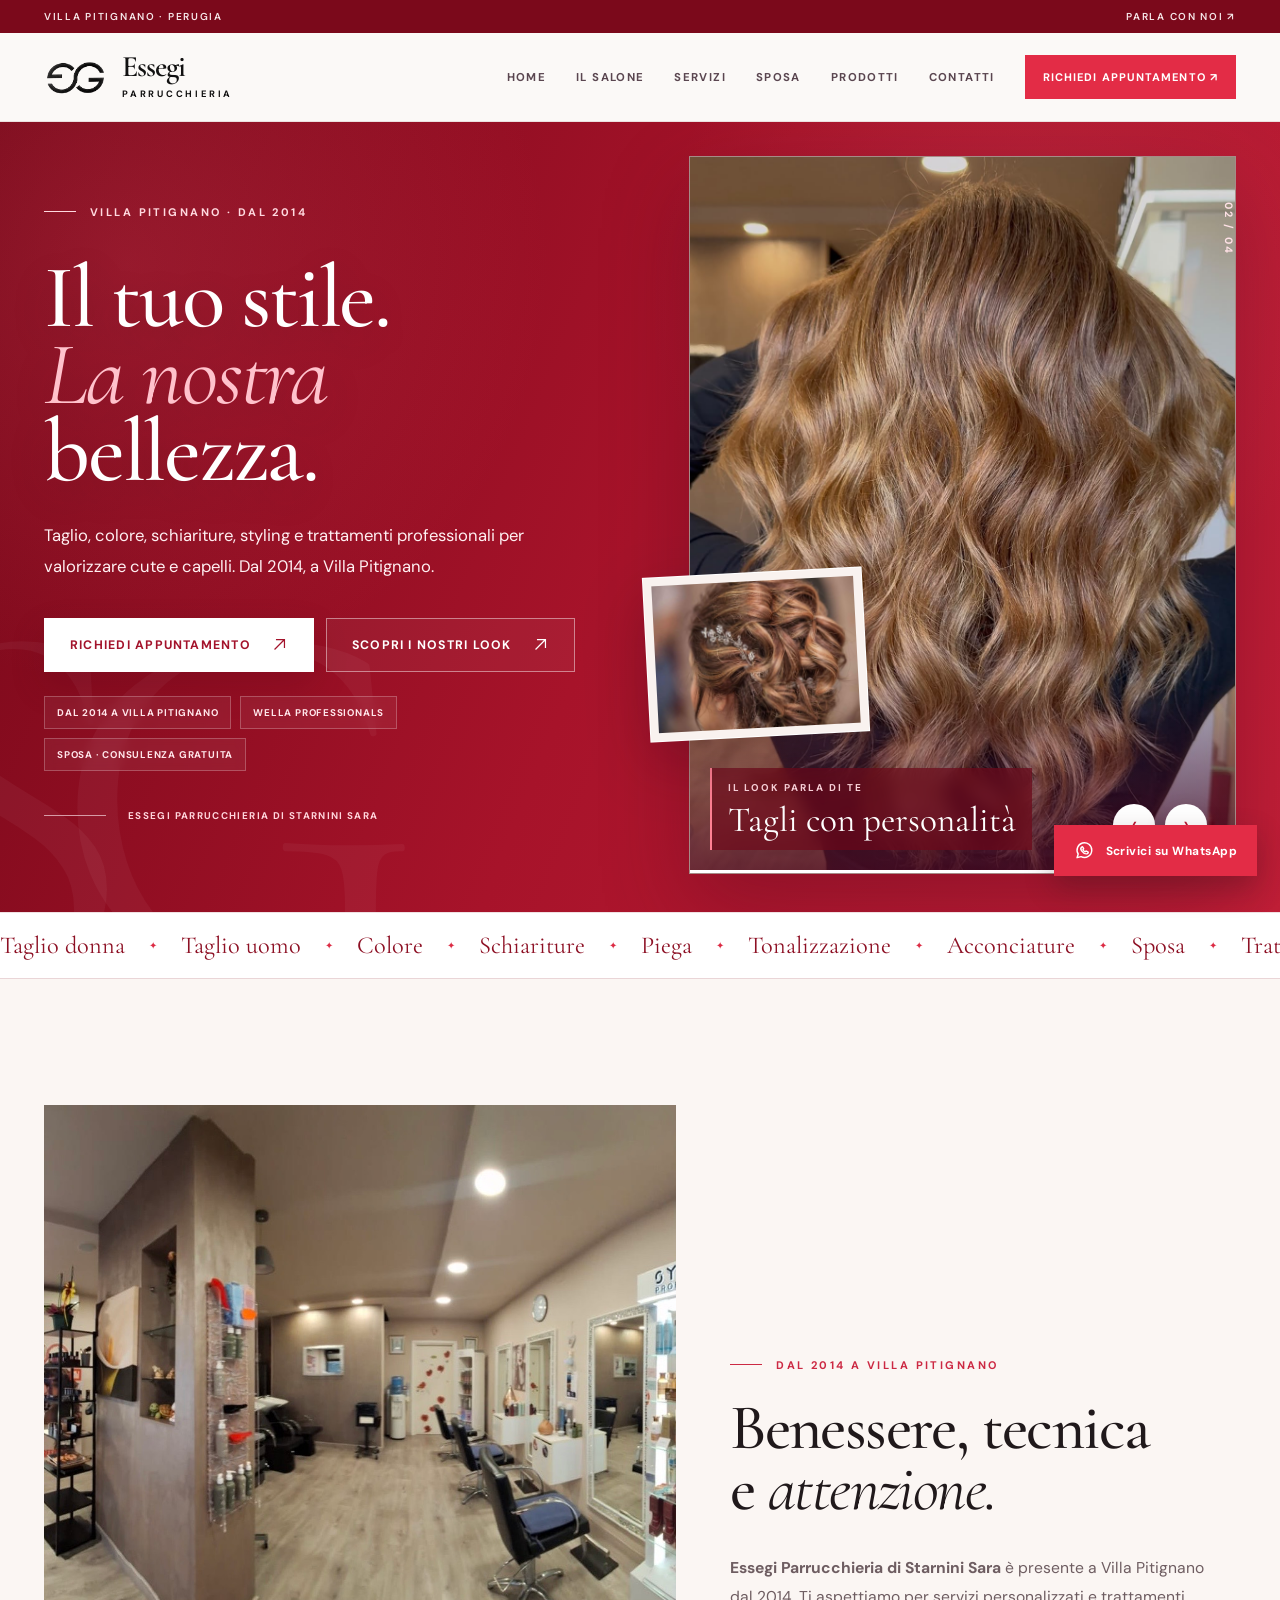
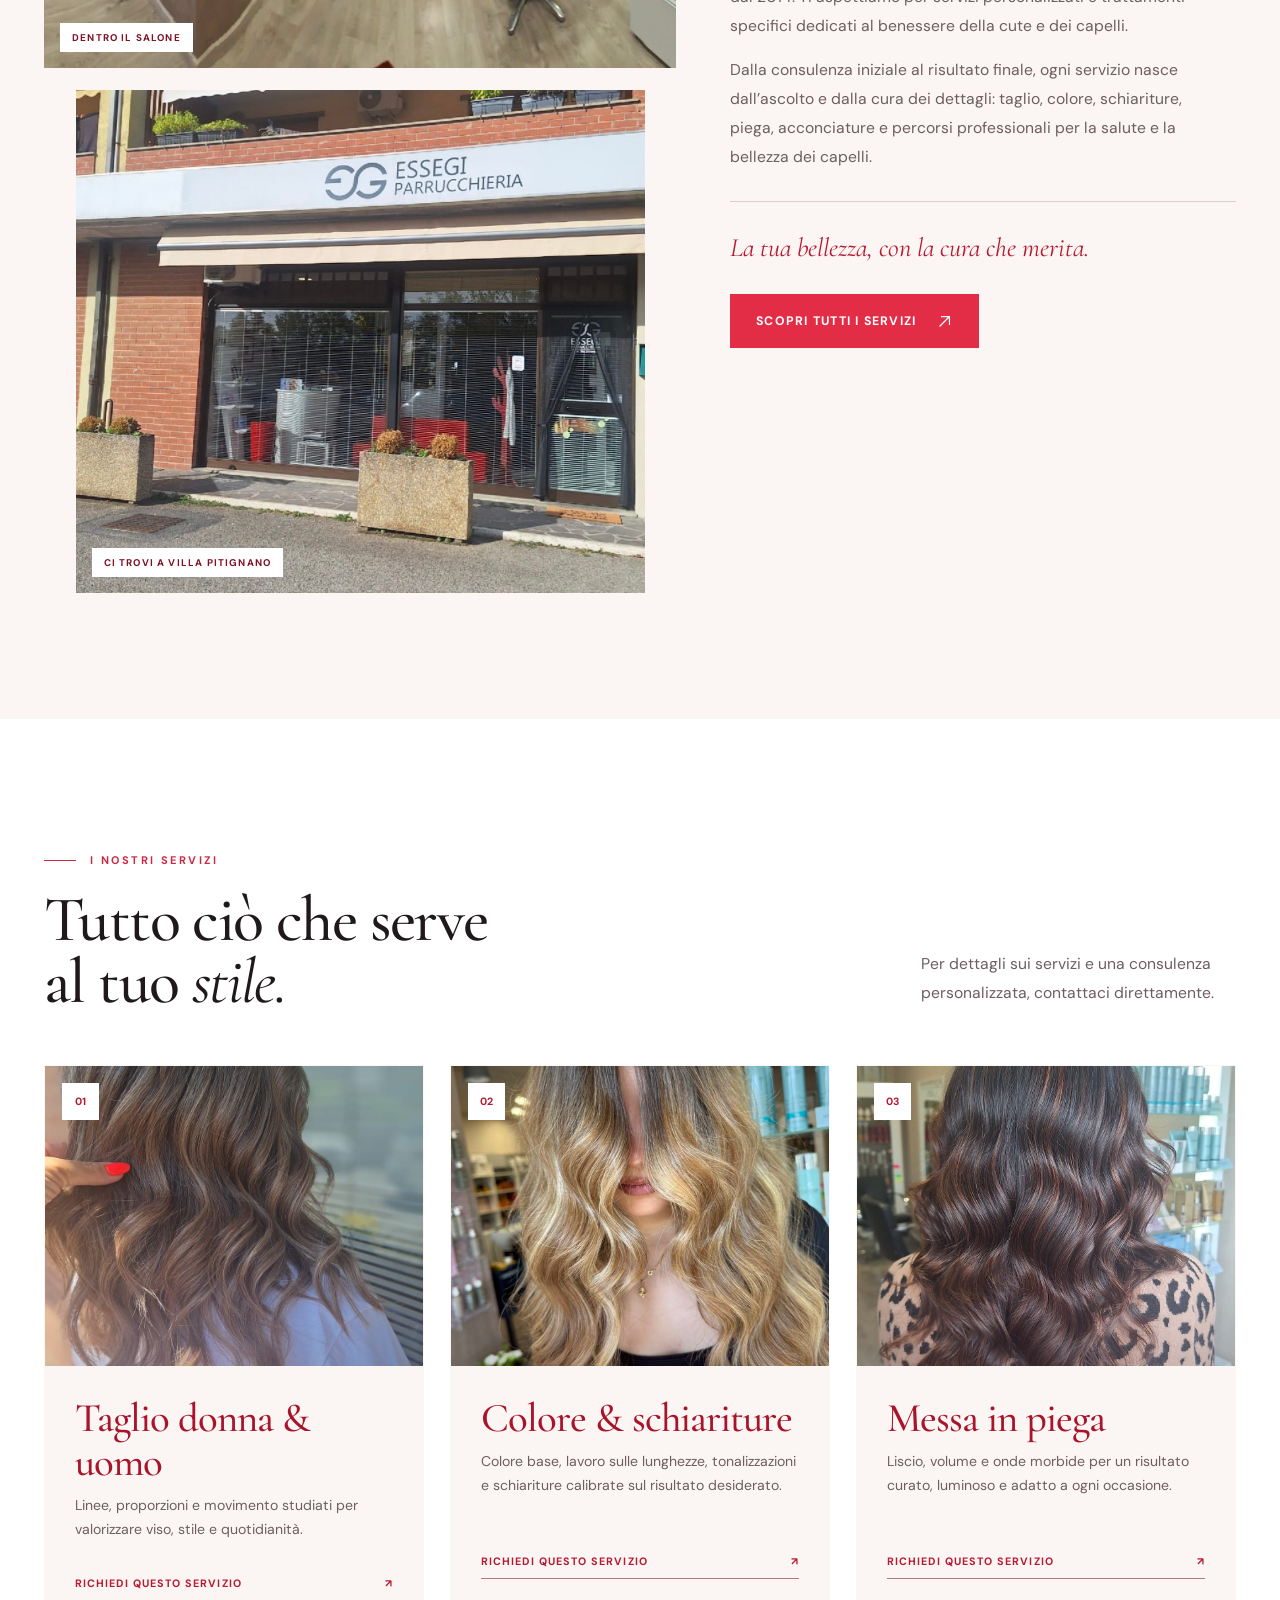
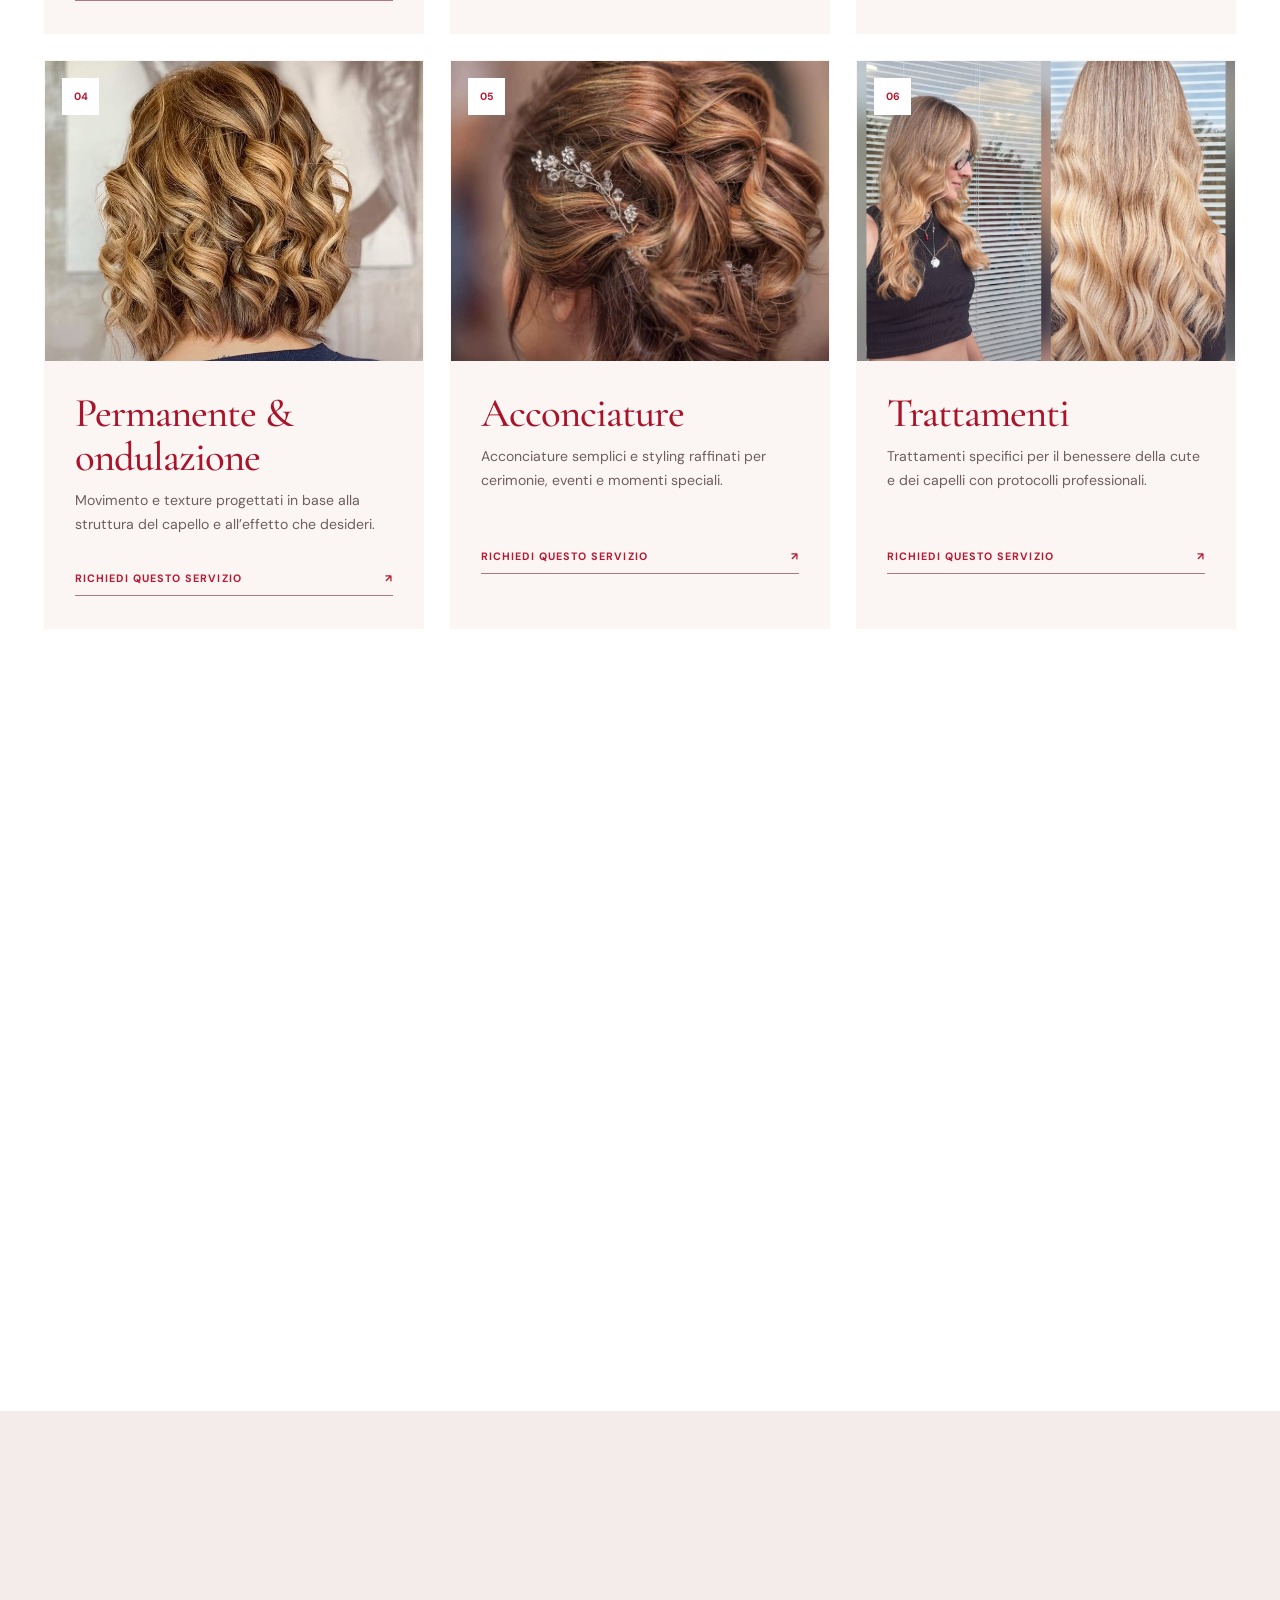
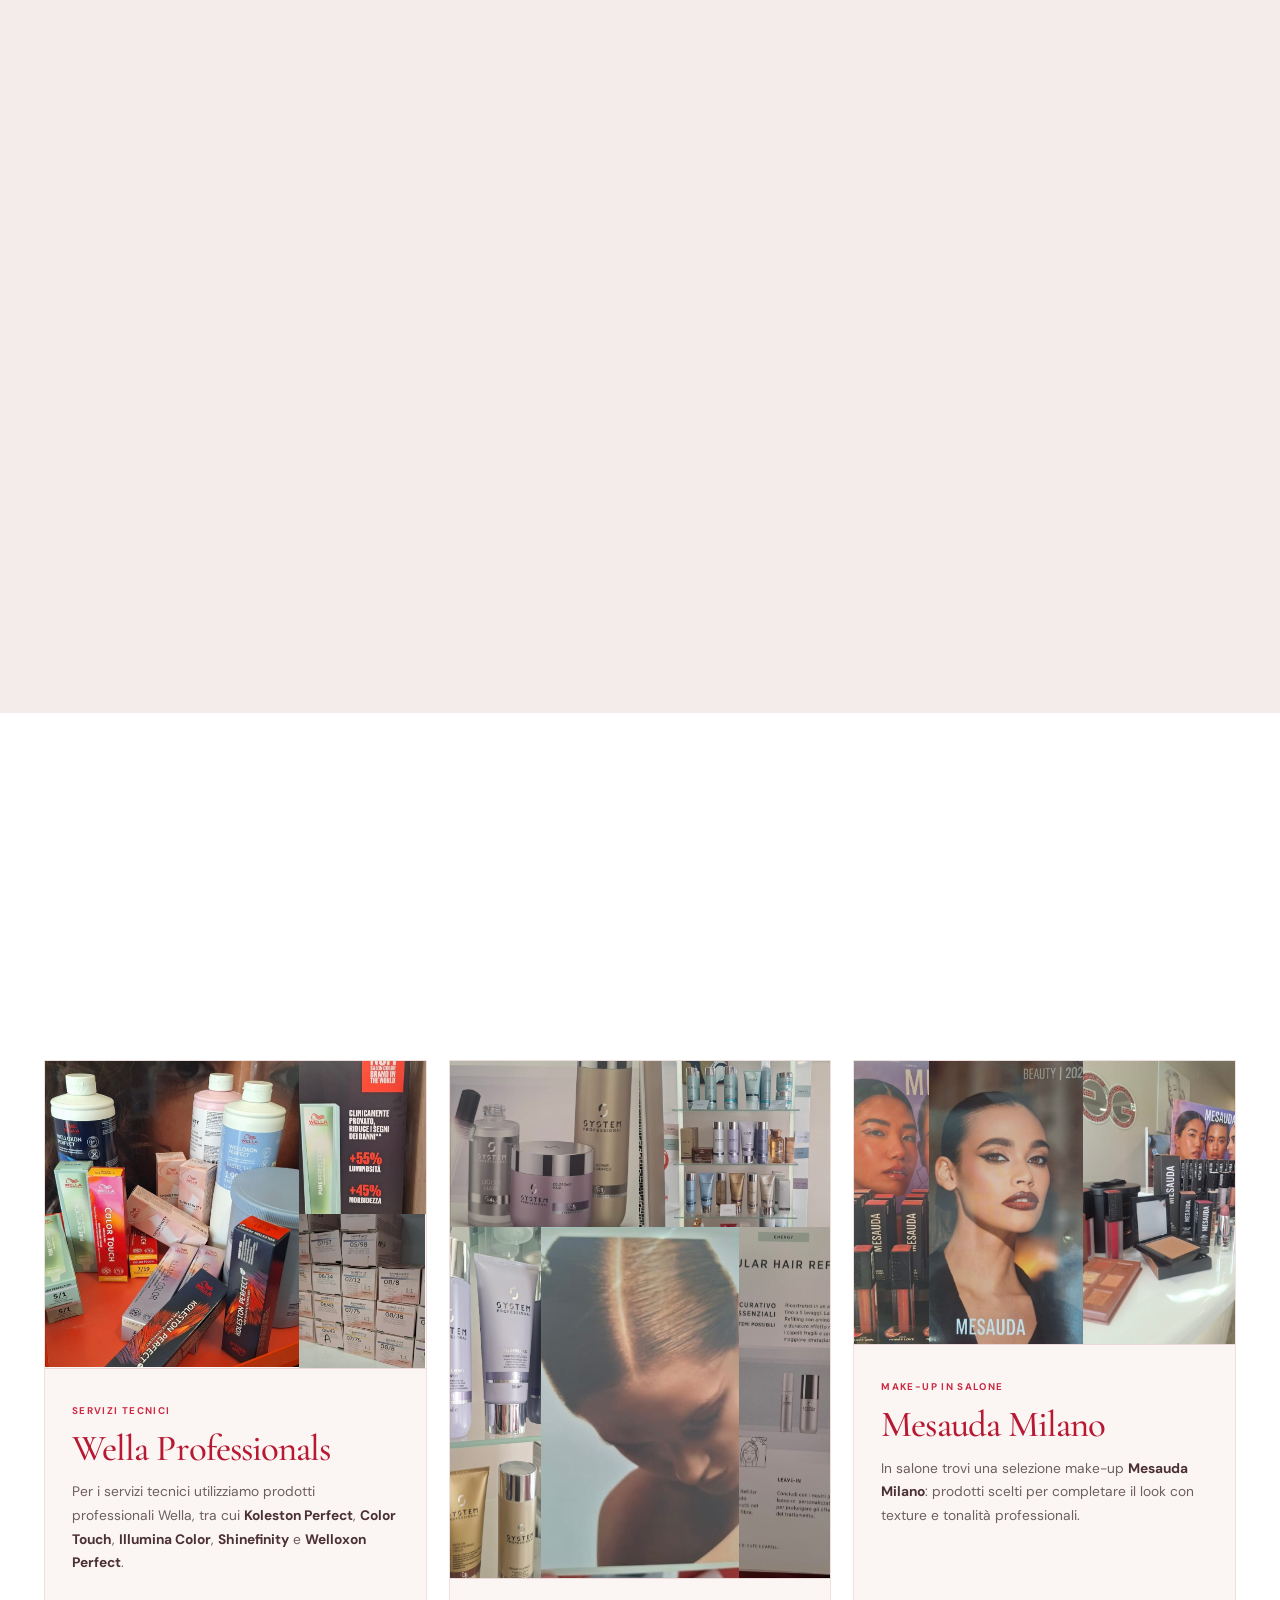
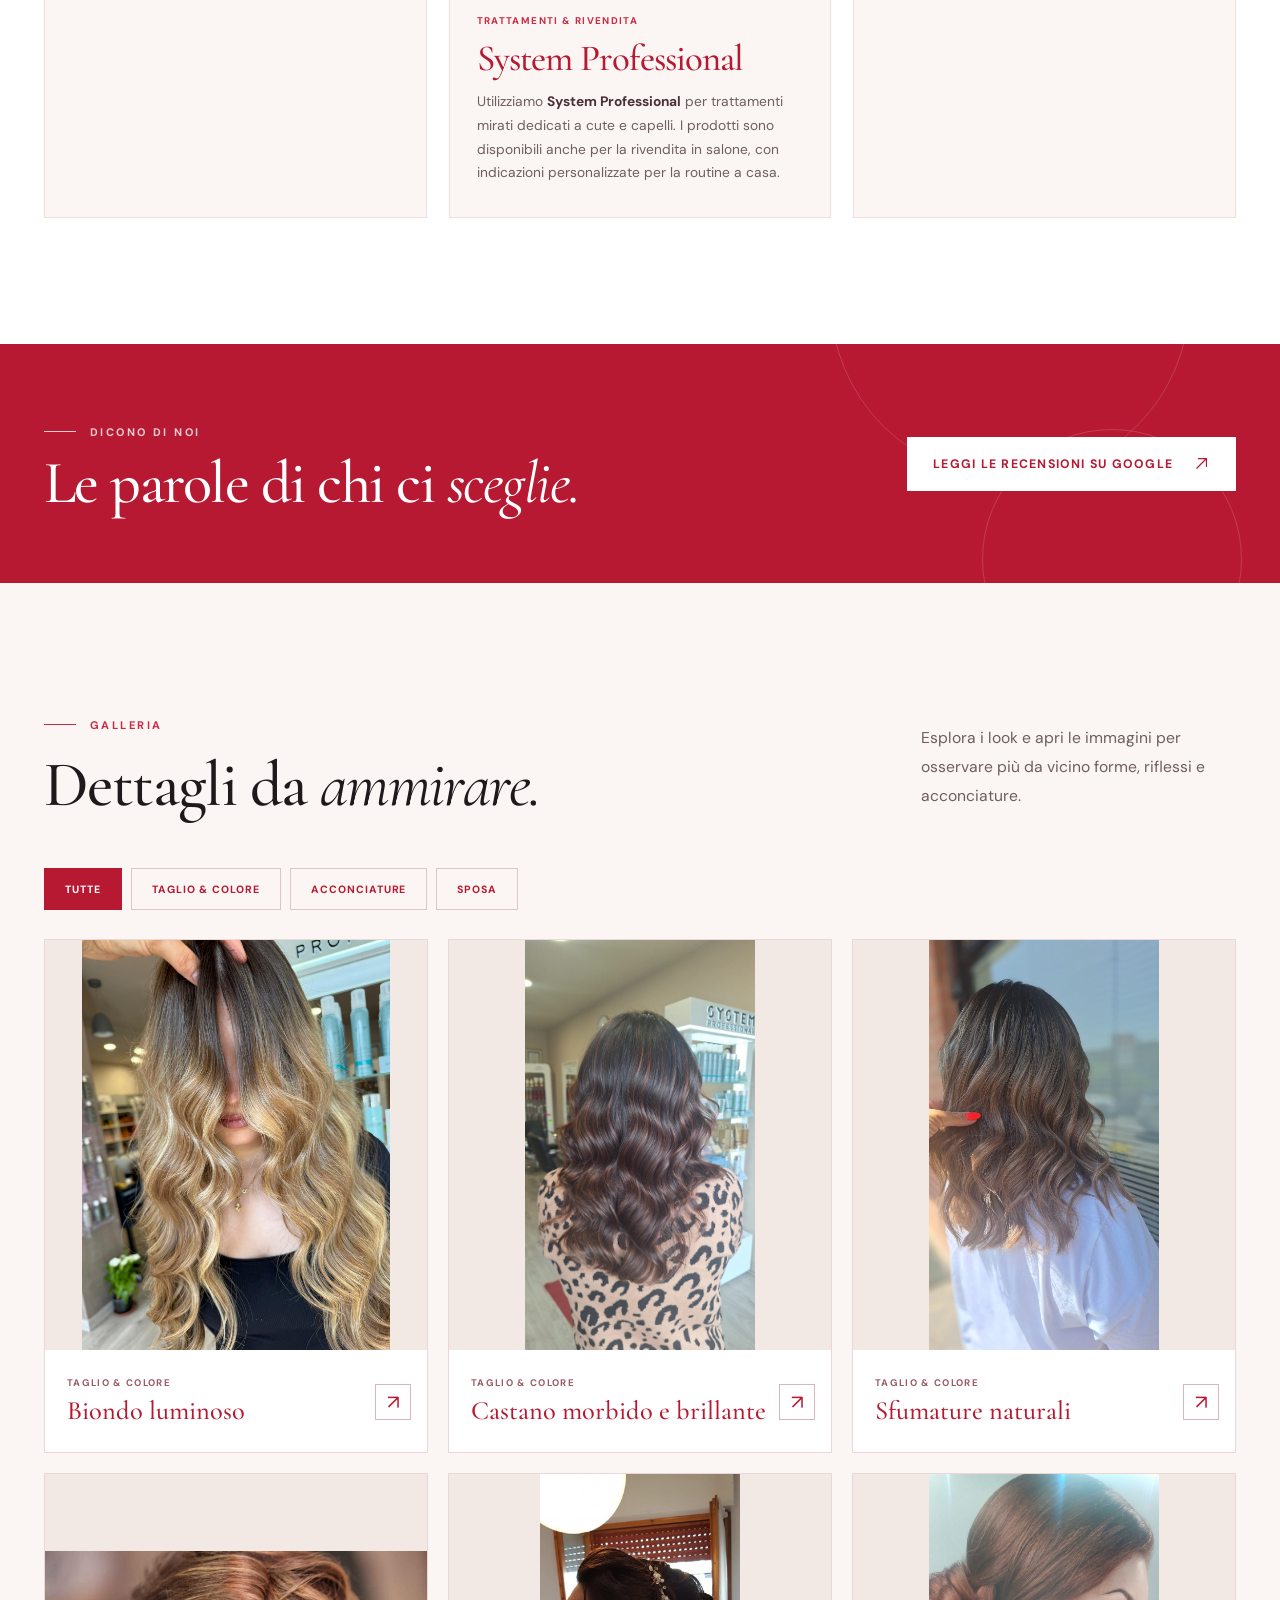
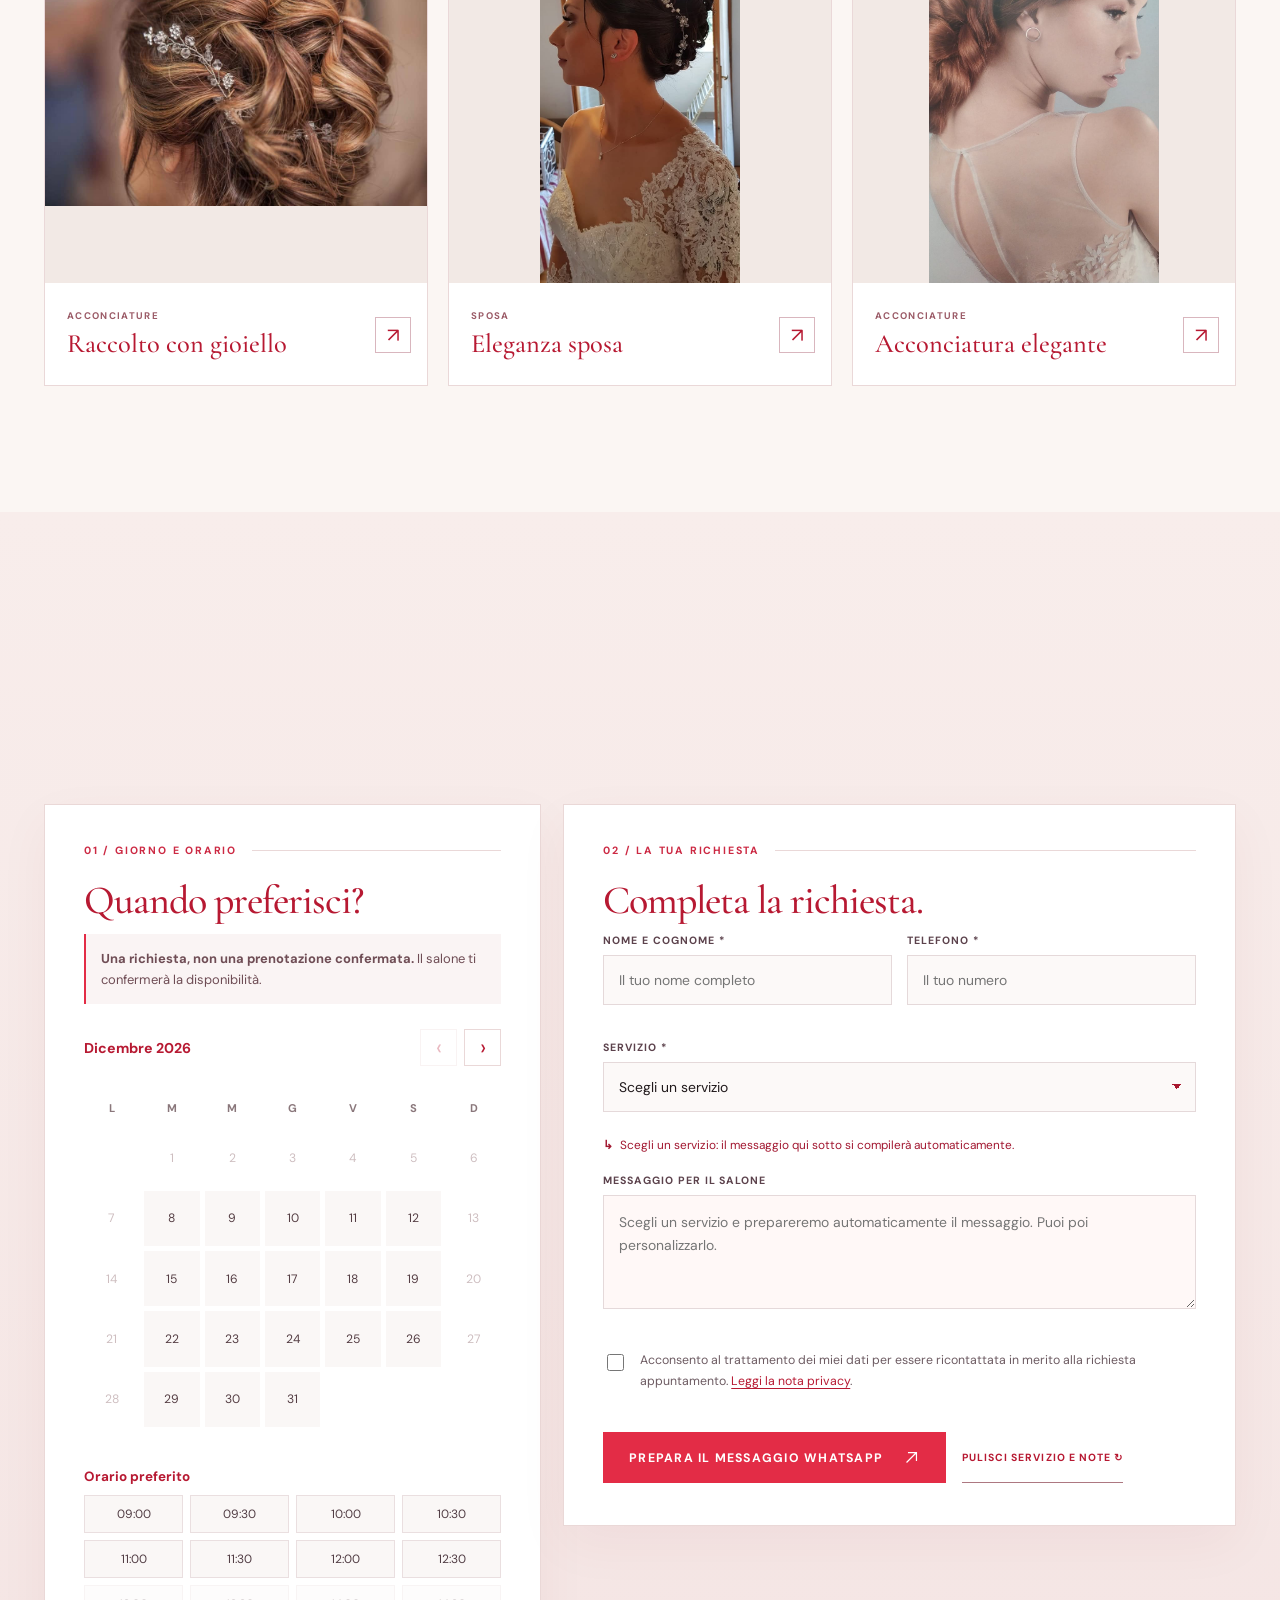
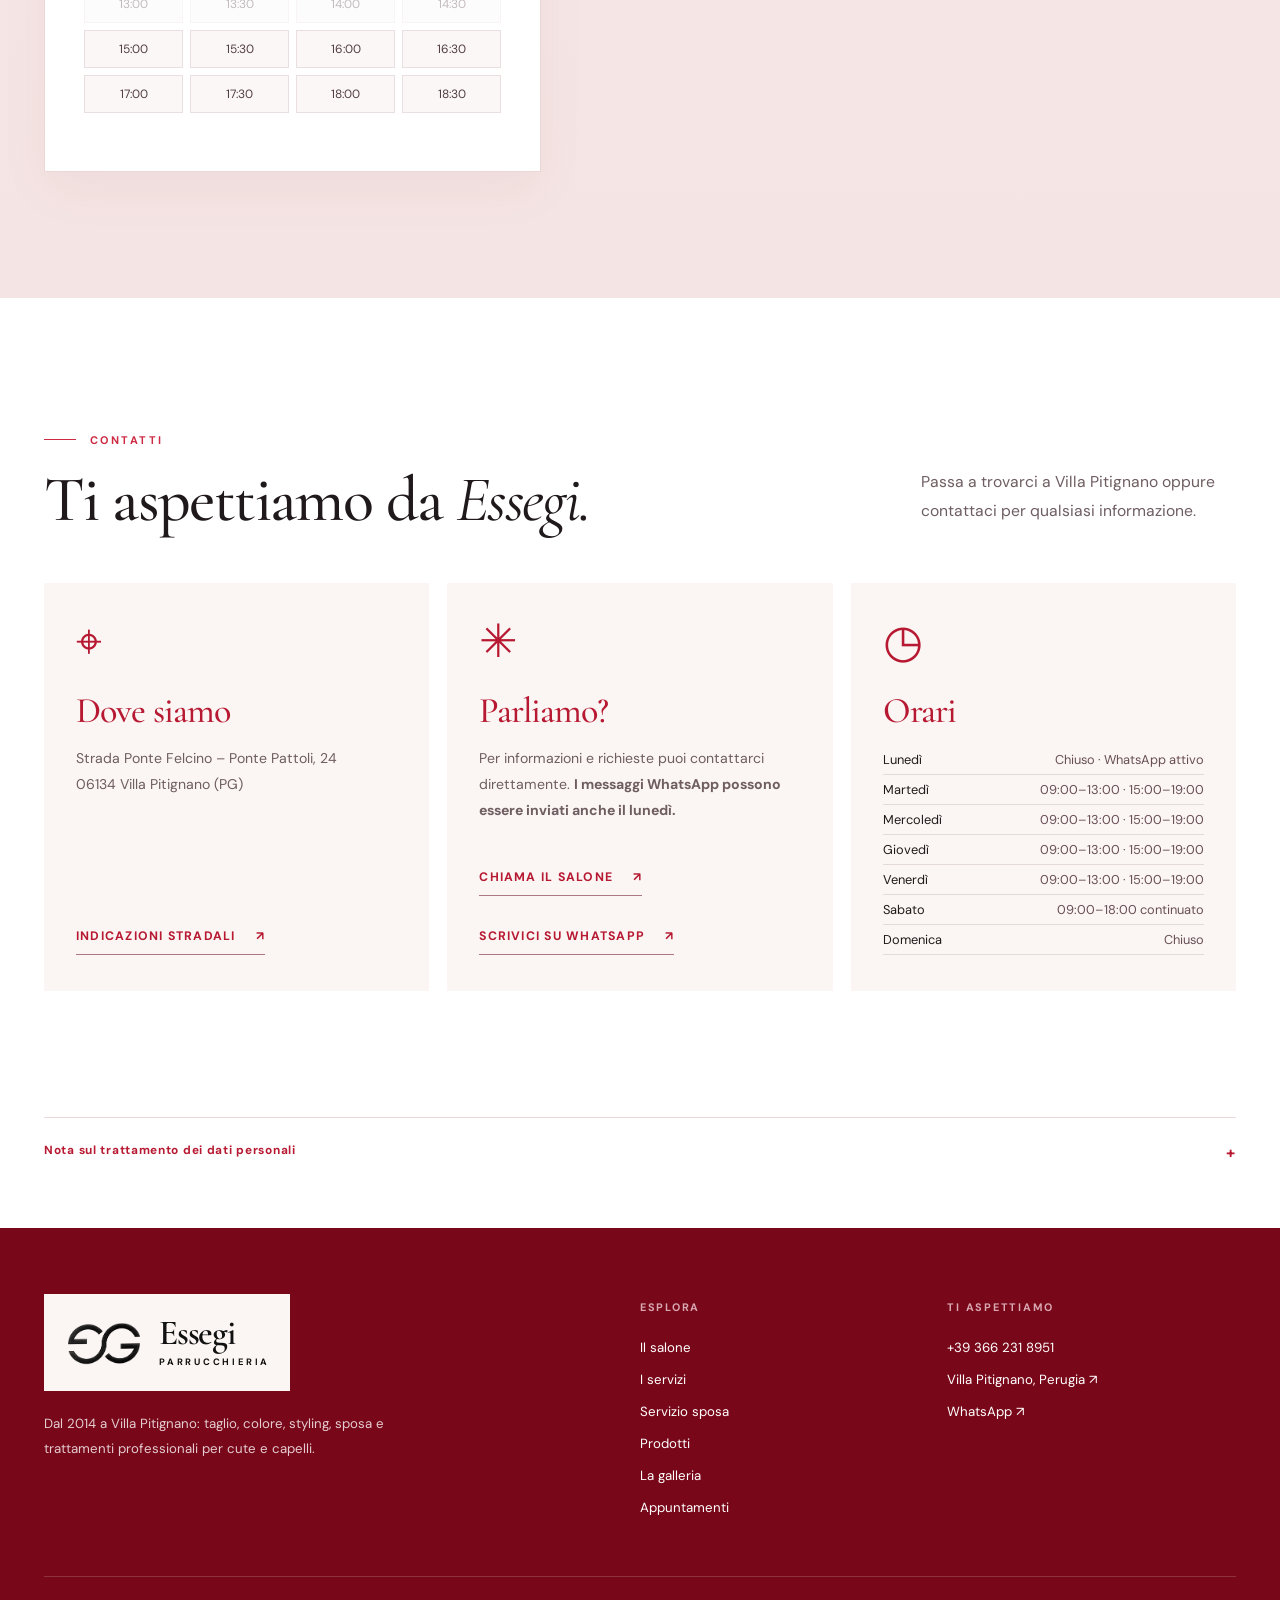
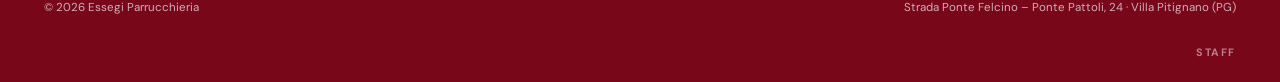
==== index.html @ 71d08306 "Add files via upload" ====
<!DOCTYPE html>

<html lang="it">
<head>
<meta charset="utf-8"/>
<meta content="width=device-width, initial-scale=1, viewport-fit=cover" name="viewport"/>
<meta content="#721420" name="theme-color"/>
<meta content="Essegi Parrucchieria di Starnini Sara a Villa Pitignano, Perugia, dal 2014. Taglio, colore, schiariture, piega, sposa, trattamenti System Professional e prodotti Wella Professionals e Mesauda Milano." name="description"/>
<title>Essegi Parrucchieria | Villa Pitignano dal 2014</title>
<link href="https://fonts.googleapis.com" rel="preconnect"/>
<link crossorigin="" href="https://fonts.gstatic.com" rel="preconnect"/>
<link href="https://fonts.googleapis.com/css2?family=Cormorant+Garamond:ital,wght@0,400;0,500;0,600;0,700;1,400;1,500;1,600&amp;family=DM+Sans:wght@400;500;600;700&amp;display=swap" rel="stylesheet"/>
<style>
:root{--wine:#8f1d2d;--wine-dark:#5e101c;--wine-mid:#b72b3c;--red:#d5253d;--rose:#c78991;--cream:#f8f5f2;--cream-2:#f2ece9;--white:#fff;--ink:#281c20;--muted:#716369;--border:#e7dcdb;--wrap:1240px;--ease:cubic-bezier(.22,1,.36,1)}
*,*::before,*::after{box-sizing:border-box}
html{scroll-behavior:smooth;scroll-padding-top:111px}
body{margin:0;background:var(--cream);color:var(--ink);font-family:'DM Sans',Arial,sans-serif;-webkit-font-smoothing:antialiased;overflow-x:clip}
body.modal-open{overflow:hidden}
img{max-width:100%;display:block}
a{color:inherit;text-decoration:none}
button,input,select,textarea{font:inherit}
button{cursor:pointer}
button:disabled{cursor:not-allowed}
::selection{background:#b84b65;color:white}
:focus-visible{outline:2px solid var(--red);outline-offset:4px}
.wrap{width:min(calc(100% - 88px),var(--wrap));margin-inline:auto}
.section{padding:126px 0;position:relative}
.eyebrow{display:inline-flex;align-items:center;gap:14px;text-transform:uppercase;letter-spacing:.22em;font-weight:700;font-size:.69rem;color:var(--wine-mid)}
.eyebrow:before{content:'';width:32px;height:1px;background:currentColor}
h1,h2,h3,h4,p{margin-top:0}
h1,h2,h3{font-family:'Cormorant Garamond',Georgia,serif;font-weight:500;letter-spacing:-.025em}
h1{font-size:clamp(4.5rem,7vw,8.25rem);line-height:.86}
h2{font-size:clamp(3.4rem,5vw,6.1rem);line-height:.96}
h3{font-size:clamp(2rem,2.8vw,3rem);line-height:1.08}
p{line-height:1.85;color:var(--muted);font-size:.98rem}
.serif-italic{font-style:italic;font-weight:400}
.btn{border:1px solid transparent;min-height:54px;padding:15px 25px;display:inline-flex;align-items:center;justify-content:center;gap:20px;font-size:.77rem;text-transform:uppercase;letter-spacing:.1em;font-weight:700;transition:transform .35s var(--ease),background .3s,border-color .3s,color .3s,box-shadow .3s;white-space:normal;text-align:center}
.btn:hover{transform:translateY(-3px)}
.btn svg{width:17px;height:17px;flex-shrink:0;transition:transform .3s var(--ease)}
.btn:hover svg{transform:translate(3px,-3px)}
.btn-burgundy{background:var(--wine);color:#fff}
.btn-burgundy:hover{background:var(--wine-dark);box-shadow:0 16px 26px #49172723}
.btn-cream{background:#fff;color:var(--wine)}
.btn-cream:hover{background:#f5e9e9}
.btn-outline-light{border-color:#ffffff74;color:white;background:transparent}
.btn-outline-light:hover{background:#ffffff15;border-color:white}
.btn-outline{border-color:#cdb9ba;color:var(--wine);background:transparent}
.btn-outline:hover{border-color:var(--wine);background:#fbf6f5}
.btn-line{padding:10px 0;min-height:auto;border:none;border-bottom:1px solid #ad7881;color:var(--wine);background:none;justify-content:space-between;text-align:left}
.btn-line:hover{color:var(--red)}
.btns{display:flex;gap:12px;flex-wrap:wrap;align-items:center}
/* Top navigation */
.topline{height:33px;background:var(--wine-dark);color:#f6e7e9;display:flex;align-items:center;font-size:.63rem;font-weight:600;letter-spacing:.17em;text-transform:uppercase}
.topline-inner{display:flex;align-items:center;justify-content:space-between;gap:15px}
.topline a:hover{color:white;text-decoration:underline;text-underline-offset:3px}
.site-header{position:sticky;top:0;z-index:60;background:rgba(251,249,247,.97);border-bottom:1px solid #ebe1df;backdrop-filter:blur(16px);-webkit-backdrop-filter:blur(16px);transition:box-shadow .25s}
.site-header.scrolled{box-shadow:0 13px 35px #32111b0c}
.header-inner{display:flex;align-items:center;justify-content:space-between;gap:26px;min-height:88px}
.brand{display:flex;align-items:center;gap:15px;min-width:0}
.brand-mark{width:63px;height:53px;object-fit:contain;flex-shrink:0}
.brand-name{font-family:'Cormorant Garamond',serif;font-size:1.86rem;font-weight:600;line-height:.85;letter-spacing:-.035em;color:#111}
.brand-name small{display:block;font-family:'DM Sans',sans-serif;font-size:.58rem;letter-spacing:.3em;font-weight:700;margin-top:11px}
.nav-links{display:flex;align-items:center;gap:30px}
.nav-links>a:not(.header-cta){font-size:.71rem;text-transform:uppercase;letter-spacing:.12em;font-weight:700;color:#5a4650;position:relative;padding:10px 0}
.nav-links>a:not(.header-cta):after{content:'';position:absolute;left:0;bottom:4px;width:100%;height:1px;background:var(--wine);transform:scaleX(0);transform-origin:left;transition:transform .3s}
.nav-links>a:not(.header-cta):hover:after,.nav-links>a.active:not(.header-cta):after{transform:scaleX(1)}
.header-cta{display:inline-flex;align-items:center;justify-content:center;min-height:44px;padding:12px 18px;background:var(--wine);color:white;font-size:.69rem;letter-spacing:.1em;text-transform:uppercase;font-weight:700;transition:background .2s}
.header-cta:hover{background:var(--red)}
.menu-toggle{display:none;border:1px solid var(--border);width:45px;height:45px;background:white;align-items:center;justify-content:center;flex-direction:column;gap:6px}
.menu-toggle span{width:20px;height:1.5px;background:var(--wine);transition:transform .2s}
.menu-toggle[aria-expanded="true"] span:first-child{transform:translateY(3.75px) rotate(45deg)}
.menu-toggle[aria-expanded="true"] span:last-child{transform:translateY(-3.75px) rotate(-45deg)}
#readingBar{height:2px;background:var(--red);position:absolute;bottom:0;left:0;width:0;pointer-events:none;opacity:.8}
/* Hero */
.hero{background:var(--wine-dark);color:white;position:relative;isolation:isolate;overflow:hidden}
.hero:before{content:'';position:absolute;inset:0;background:radial-gradient(ellipse at 12% 33%,#8b2c4055 0,transparent 52%),linear-gradient(105deg,#390d1b 0%,#551426 60%,#541326 100%);z-index:-2}
.hero:after{content:'E';position:absolute;left:-100px;bottom:-235px;line-height:1;font-family:'Cormorant Garamond',serif;font-size:750px;color:#ffffff08;z-index:-1;pointer-events:none}
.hero-grid{display:grid;grid-template-columns:minmax(0,.98fr) minmax(0,1.02fr);gap:50px;align-items:center;min-height:740px}
.hero-copy{padding:82px 0 90px;position:relative;z-index:3}
.hero .eyebrow{color:#f0c9ce;margin-bottom:40px}
.hero h1{color:#fff;max-width:720px;margin:0 0 30px}
.hero h1 em{color:#e5b3bd}
.hero .hero-description{color:#f3e0e2;font-size:1.02rem;line-height:1.9;max-width:420px;margin-bottom:35px}
.hero-caption{margin-top:64px;display:flex;align-items:center;gap:22px;color:#e6b6bf;letter-spacing:.14em;text-transform:uppercase;font-size:.61rem;font-weight:700}
.hero-caption:before{content:'';height:1px;width:62px;background:#d79ba6}
.hero-visual{position:relative;align-self:stretch;min-height:700px;display:flex;align-items:center;justify-content:flex-end;padding:34px 0 38px}
.hero-slider{position:relative;width:91%;height:100%;min-height:648px;overflow:hidden;background:#8e6c68}
.hero-slide{position:absolute;inset:0;opacity:0;visibility:hidden;transition:opacity 1.1s ease,visibility 1.1s}
.hero-slide.active{opacity:1;visibility:visible}
.hero-slide img{width:100%;height:100%;object-fit:cover;object-position:center;transform:scale(1.045);transition:transform 7s linear}
.hero-slide.active img{transform:scale(1.0)}
.hero-slide[data-n="0"] img{object-position:50% 45%}
.hero-slide[data-n="1"] img{object-position:50% 38%}
.hero-slide[data-n="2"] img{object-position:50% 40%}
.hero-slide[data-n="3"] img{object-position:50% 40%}
.hero-slider:after{content:'';position:absolute;inset:45% 0 0;background:linear-gradient(0deg,#220b1994,transparent);pointer-events:none}
.hero-photo-label{position:absolute;left:28px;bottom:31px;z-index:3;display:flex;flex-direction:column;gap:8px}
.hero-photo-label small{font-size:.62rem;letter-spacing:.2em;text-transform:uppercase;font-weight:700;color:#ead3d7}
.hero-photo-label span{font-family:'Cormorant Garamond',serif;font-size:2.2rem;line-height:1;color:white}
.hero-nav{position:absolute;right:28px;bottom:27px;z-index:5;display:flex;gap:10px}
.hero-nav button{background:#fff;color:var(--wine);border:0;width:42px;height:42px;display:grid;place-items:center;font-size:24px;transition:background .2s,transform .2s}
.hero-nav button:hover{background:#f0dfe2;transform:translateY(-2px)}
.hero-float{position:absolute;width:40%;max-width:220px;aspect-ratio:4/3;left:-8px;bottom:175px;z-index:5;padding:8px;background:#f9f2ef;box-shadow:0 24px 55px #1909104d;transform:rotate(-5deg);pointer-events:none}
.hero-float img{width:100%;height:100%;object-fit:cover}
.hero-slide-counter{position:absolute;right:0;top:80px;z-index:5;writing-mode:vertical-rl;letter-spacing:.2em;color:#e7bec6;font-weight:700;font-size:.67rem}
.hero-ticker{background:#fbf8f6;border-bottom:1px solid var(--border)}
.hero-ticker .wrap{display:grid;grid-template-columns:repeat(4,minmax(0,1fr));padding-block:26px}
.hero-ticker span{text-align:center;font-family:'Cormorant Garamond',serif;font-size:1.45rem;color:var(--wine);border-right:1px solid #dbcacb}
.hero-ticker span:last-child{border:0}
/* The salon */
.salon-section{background:var(--cream)}
.salon-layout{display:grid;grid-template-columns:minmax(0,1fr) minmax(0,.93fr);align-items:center;gap:clamp(60px,9vw,142px)}
.salon-images{position:relative;padding:24px 18% 50px 0}
.salon-photo{height:560px;overflow:hidden;background:#ddd0cd}
.salon-photo img{height:100%;width:100%;object-fit:cover;object-position:center}
.salon-detail{position:absolute;right:0;bottom:0;width:41%;height:48%;padding:8px;background:#fff;box-shadow:0 18px 45px #35172222}
.salon-detail img{height:100%;width:100%;object-fit:cover;object-position:center 28%}
.salon-caption{position:absolute;left:0;bottom:14px;color:var(--wine);font-weight:700;font-size:.61rem;letter-spacing:.18em;text-transform:uppercase}
.salon-content h2{margin:25px 0 33px}
.salon-content p{max-width:485px}
.salon-content .rule{height:1px;background:#dfcacc;margin:30px 0}
.salon-signature{font-family:'Cormorant Garamond',serif;font-size:1.65rem;font-style:italic;color:var(--wine);margin-bottom:30px}
/* Service cards */
.services-section{background:#fff}
.section-top{display:flex;align-items:end;justify-content:space-between;gap:36px;margin-bottom:53px}
.section-top h2{margin:22px 0 0;max-width:760px}
.section-top>p{max-width:315px;margin-bottom:5px}
.services-grid{display:grid;grid-template-columns:repeat(3,minmax(0,1fr));gap:26px}
.service-card{background:var(--cream);position:relative;overflow:hidden;transition:transform .5s var(--ease),box-shadow .5s var(--ease)}
.service-card:hover{transform:translateY(-8px);box-shadow:0 22px 40px #481a2418}
.service-photo{height:300px;overflow:hidden;position:relative;background:#dbc8c3}
.service-photo img{width:100%;height:100%;object-fit:cover;transition:transform .8s var(--ease)}
.service-card:hover .service-photo img{transform:scale(1.065)}
.service-photo:after{content:'';position:absolute;inset:0;background:linear-gradient(0deg,#300d1c30,transparent 40%);pointer-events:none}
.service-number{position:absolute;top:17px;left:17px;z-index:2;display:grid;place-items:center;color:var(--wine);background:#faf6f4e8;font-size:.66rem;font-weight:700;width:37px;height:37px}
.service-body{padding:30px 30px 32px;min-height:245px;display:flex;flex-direction:column;align-items:start}
.service-body h3{margin:0 0 10px;font-size:2.55rem;color:var(--wine)}
.service-body p{font-size:.88rem;line-height:1.7;margin-bottom:24px}
.service-body .btn-line{font-size:.67rem;margin-top:auto;width:100%}
/* Google review ribbon */
.review-section{background:var(--wine);position:relative;overflow:hidden}
.review-section:before,.review-section:after{content:'';border:1px solid #ffffff27;border-radius:50%;width:360px;height:360px;position:absolute;right:7%;top:-225px}
.review-section:after{width:260px;height:260px;right:3%;top:85px}
.review-inner{display:flex;align-items:center;justify-content:space-between;gap:40px;padding:72px 0;position:relative;z-index:1}
.review-inner .eyebrow{color:#eccbd2}
.review-inner h2{color:white;font-size:clamp(2.6rem,4.7vw,5.3rem);margin:15px 0 0}
.review-inner .btn{flex-shrink:0}
/* Gallery */
.gallery-section{background:var(--cream)}
.gallery-filters{display:flex;gap:9px;flex-wrap:wrap;margin-bottom:29px}
.gallery-filter{border:1px solid #d9c7c8;background:transparent;color:var(--wine);padding:11px 20px;min-height:42px;text-transform:uppercase;font-size:.66rem;letter-spacing:.09em;font-weight:700;transition:all .25s}
.gallery-filter:hover,.gallery-filter.active{background:var(--wine);border-color:var(--wine);color:white}
.gallery-grid{display:grid;grid-template-columns:repeat(12,minmax(0,1fr));gap:18px;align-items:stretch}
.gallery-card{margin:0;position:relative;grid-column:span 4;min-height:390px;overflow:hidden;cursor:pointer;isolation:isolate;background:#ddd0cb;animation:galleryIn .48s var(--ease) both}
.gallery-card:nth-child(1){grid-column:span 6;min-height:430px}
.gallery-card:nth-child(2),.gallery-card:nth-child(3){grid-column:span 3}
.gallery-grid:has(.gallery-card:nth-child(2):last-child) .gallery-card{grid-column:span 6}
.gallery-grid:has(.gallery-card:first-child:last-child) .gallery-card{grid-column:span 12;max-height:620px}
.gallery-card img{width:100%;height:100%;position:absolute;inset:0;object-fit:cover;transition:transform .8s var(--ease),filter .6s}
.gallery-card:hover img{transform:scale(1.075);filter:saturate(1.1)}
.gallery-card:after{content:'';position:absolute;inset:0;background:linear-gradient(0deg,#200d1bca 0%,transparent 48%);pointer-events:none}
.gallery-card figcaption{position:absolute;left:25px;bottom:26px;right:58px;z-index:2;color:white;display:grid;gap:7px}
.gallery-card small{text-transform:uppercase;letter-spacing:.14em;font-size:.62rem;color:#f2cdd5;font-weight:700}
.gallery-card strong{font-family:'Cormorant Garamond',serif;font-size:2rem;font-weight:500;line-height:1.05}
.gallery-open{position:absolute;bottom:27px;right:23px;z-index:2;color:white;border:1px solid #ffffff8c;width:36px;height:36px;display:grid;place-items:center;font-size:20px;transition:transform .3s,background .3s}
.gallery-card:hover .gallery-open{transform:translate(3px,-3px);background:#ffffff22}
@keyframes galleryIn{from{opacity:0;transform:translateY(15px)}to{opacity:1;transform:translateY(0)}}
/* Booking */
.booking-section{background:#f2e9e8}
.booking-section .section-top{margin-bottom:44px}
.booking-section .section-top h2{max-width:760px}
.booking-grid{display:grid;grid-template-columns:minmax(0,.85fr) minmax(0,1.15fr);gap:22px;align-items:start}
.booking-panel{background:#fff;padding:39px 39px 42px;box-shadow:0 12px 40px #481c2608;min-width:0}
.panel-index{font-size:.66rem;letter-spacing:.17em;text-transform:uppercase;font-weight:700;color:var(--wine-mid);margin-bottom:22px;display:flex;gap:15px;align-items:center}
.panel-index:after{content:'';flex:1;height:1px;background:var(--border)}
.booking-panel h3{color:var(--wine);font-size:2.5rem;margin-bottom:12px}
.warning{font-size:.81rem;line-height:1.65;color:#6f4d55;background:#faf4f4;border-left:2px solid var(--red);padding:14px 15px;margin:0 0 25px}
.calendar-header{display:flex;align-items:center;justify-content:space-between;gap:12px;margin-bottom:25px}
.calendar-header strong{font-size:.89rem;color:var(--wine)}
.calendar-arrows{display:flex;gap:7px}
.calendar-arrows button{width:37px;height:37px;border:1px solid var(--border);background:white;color:var(--wine);font-size:1.4rem;display:grid;place-items:center;transition:background .2s}
.calendar-arrows button:not(:disabled):hover{background:#f6e6e9}
.calendar-arrows button:disabled{opacity:.3}
.calendar{display:grid;grid-template-columns:repeat(7,minmax(0,1fr));gap:5px}
.calendar .weekday{text-align:center;font-size:.7rem;font-weight:700;padding:10px 0;color:#8a777b}
.calendar .spacer{pointer-events:none}
.calendar button{border:1px solid transparent;background:#faf7f6;width:100%;aspect-ratio:1;border-radius:0;color:#543d43;font-size:.76rem;transition:background .2s,color .2s,border-color .2s}
.calendar button:not(:disabled):hover{border-color:var(--wine);color:var(--wine)}
.calendar button:disabled{background:transparent;color:#cebec0;cursor:not-allowed}
.calendar button.active{background:var(--wine)!important;color:#fff!important}
.time-title{font-weight:700;color:var(--wine);font-size:.84rem;display:block;margin:25px 0 10px}
.time-slots{display:grid;grid-template-columns:repeat(4,minmax(0,1fr));gap:7px}
.time-slots button{background:#faf7f6;border:1px solid #eadfe0;color:#513d44;padding:10px 3px;font-size:.75rem}
.time-slots button:not(:disabled):hover{border-color:var(--wine)}
.time-slots button.active{color:white;background:var(--wine);border-color:var(--wine)}
.time-slots button:disabled{opacity:.35}
.inline-error,.error{color:#b51c35;font-size:.78rem;min-height:16px;padding-top:4px}
.booking-fields{display:grid;grid-template-columns:repeat(2,minmax(0,1fr));gap:20px 15px}
.field.full{grid-column:1/-1}
.field label:not(.privacy-label){display:block;margin-bottom:8px;text-transform:uppercase;letter-spacing:.09em;font-size:.66rem;font-weight:700;color:#5c424c}
.field input:not([type=checkbox]),.field select,.field textarea{width:100%;padding:15px;border:1px solid #e5d9da;border-radius:0;background:#fcf9f8;color:var(--ink);font-size:.87rem;outline:none;transition:border-color .2s,background .2s}
.field input:focus,.field select:focus,.field textarea:focus{border-color:var(--wine);background:white}
.field textarea{min-height:114px;resize:vertical;line-height:1.6}
.field [aria-invalid="true"]{border-color:#c5253a!important}
.privacy-label{display:flex;gap:13px;align-items:flex-start;color:#6d5b62;font-size:.77rem;line-height:1.65;cursor:pointer}
.privacy-label input{accent-color:var(--wine);margin-top:4px;min-width:17px;min-height:17px}
.privacy-label a{color:var(--wine);text-decoration:underline;text-underline-offset:3px}
.form-actions{margin-top:25px;display:flex;gap:16px;flex-wrap:wrap;align-items:center}
.form-actions .btn-line{font-size:.65rem}
.form-actions .btn{min-height:51px}
.booking-summary{display:none}
.booking-summary.show{display:block}
.booking-summary table{border-collapse:collapse;width:100%;margin:24px 0 20px}
.booking-summary td{padding:12px 0;border-bottom:1px solid var(--border);font-size:.83rem;overflow-wrap:anywhere;vertical-align:top}
.booking-summary td:first-child{color:#8c747a;width:40%}
.booking-summary td:last-child{color:var(--wine);font-weight:700;text-align:right}
.booking-summary p{font-size:.83rem}
/* Contacts */
.contact-section{background:#fff}
.contact-grid{display:grid;grid-template-columns:repeat(3,minmax(0,1fr));gap:18px}
.contact-card{padding:36px 32px;background:var(--cream);min-height:350px;display:flex;align-items:start;flex-direction:column;transition:transform .3s var(--ease)}
.contact-card:hover{transform:translateY(-4px)}
.contact-symbol{font-family:'Cormorant Garamond',serif;color:var(--wine);font-size:2.9rem;line-height:1;margin-bottom:27px}
.contact-card h3{font-size:2.25rem;color:var(--wine);margin-bottom:14px}
.contact-card p{font-size:.88rem}
.contact-card .btn-line{margin-top:auto}
.hours-list{width:100%;border-collapse:collapse}
.hours-list td{padding:6px 0;border-bottom:1px solid #e4dad8;font-size:.8rem}
.hours-list td:last-child{text-align:right;color:#684e57}
.privacy-section{background:#fff;padding:0 0 70px}
.privacy-block{padding:24px 0 0;border-top:1px solid var(--border)}
.privacy-block summary{list-style:none;font-size:.74rem;color:var(--wine);font-weight:700;letter-spacing:.06em;cursor:pointer}
.privacy-block summary::after{content:' +';float:right;font-size:1rem}
.privacy-block[open] summary::after{content:' −'}
.privacy-block p{font-size:.78rem;max-width:860px;margin:18px 0 0}
/* Footer / contact shortcut */
.site-footer{background:var(--wine-dark);color:#fff;padding:66px 0 25px}
.footer-content{display:grid;grid-template-columns:1.5fr .7fr .8fr;gap:55px;padding-bottom:60px}
.footer-logo{display:flex;align-items:center;gap:15px}
.footer-logo img{height:65px;width:80px;object-fit:contain;filter:brightness(0) invert(1)}
.footer-logo .brand-name{color:#fff;font-size:2.2rem}
.footer-description{max-width:345px;color:#e4ccd0;font-size:.83rem;margin:21px 0 0}
.footer-heading{font-size:.68rem;letter-spacing:.16em;text-transform:uppercase;font-weight:700;color:#d8a7b2;margin:6px 0 25px}
.footer-links{display:grid;gap:15px;font-size:.83rem}
.footer-links a:hover{text-decoration:underline;text-underline-offset:4px}
.footer-bottom{border-top:1px solid #ffffff2b;padding-top:23px;display:flex;gap:20px;justify-content:space-between;color:#d1adb7;font-size:.72rem}
.fab{position:fixed;right:23px;bottom:24px;z-index:55;display:flex;gap:11px;align-items:center;background:var(--wine);color:white;padding:15px 20px;box-shadow:0 12px 29px #33121a50;font-weight:700;font-size:.74rem;letter-spacing:.04em;transition:transform .3s var(--ease),background .2s}
.fab:hover{transform:translateY(-4px);background:var(--red)}
.fab svg{height:21px;width:21px}
/* Photo viewer */
.lightbox{position:fixed;inset:0;z-index:100;display:none;background:#1d0b13ef;align-items:center;justify-content:center;padding:28px}
.lightbox.open{display:flex}
.lightbox-inner{position:relative;width:min(100%,940px);display:grid;justify-items:center}
.lightbox-image{height:min(76vh,750px);width:100%;display:flex;align-items:center;justify-content:center}
.lightbox-image img{max-height:100%;max-width:100%;width:auto;height:auto;object-fit:contain;box-shadow:0 24px 70px #0005}
.lightbox-close{position:absolute;right:-10px;top:-15px;border:1px solid #ffffff88;background:#f8f5f2;color:var(--wine);width:46px;height:46px;font-size:26px;z-index:4}
.lightbox-meta{width:100%;display:flex;align-items:center;justify-content:space-between;color:white;gap:18px;margin-top:18px}
.lightbox-meta strong{font-family:'Cormorant Garamond',serif;font-size:1.8rem;font-weight:500}
.lightbox-meta span{display:block;color:#e9b8c2;font-size:.73rem;letter-spacing:.13em;text-transform:uppercase;margin-top:5px}
.lightbox-controls{display:flex;gap:10px}
.lightbox-controls button{width:42px;height:42px;border:1px solid #ffffff71;background:transparent;color:white;font-size:24px}
.lightbox-controls button:hover{background:#ffffff26}
/* Reveal motion */
[data-reveal]{opacity:0;transform:translate3d(0,29px,0);transition:opacity .75s ease,transform .85s var(--ease)}
[data-reveal].is-visible{opacity:1;transform:translate3d(0,0,0)}

/* Client content: salon, complete services, bridal and professional products */
.salon-client-image{padding:0}.salon-client-image .salon-photo{height:auto;min-height:610px;background:#e9dfdc}.salon-client-image .salon-photo img{height:100%;min-height:610px;object-fit:cover}.salon-client-image .salon-caption{bottom:18px;left:18px;background:#fff;padding:10px 14px;box-shadow:0 8px 24px #32111b12}
.service-list-panel{margin-top:42px;background:var(--wine-dark);color:white;padding:42px;display:grid;grid-template-columns:.75fr 1.25fr;gap:55px;align-items:start}.service-list-panel .eyebrow{color:#efcbd1}.service-list-panel h3{font-size:2.7rem;margin:16px 0 10px}.service-list-panel p{color:#e7cfd3;margin:0}.service-list-grid{display:grid;grid-template-columns:repeat(2,minmax(0,1fr));gap:0 24px}.service-list-grid span{padding:14px 0;border-bottom:1px solid #ffffff2b;font-size:.86rem}
.bridal-section{background:#f4ecea;overflow:hidden}.bridal-grid{display:grid;grid-template-columns:1.1fr .9fr;gap:clamp(48px,8vw,110px);align-items:center}.bridal-visual{position:relative;min-height:650px}.bridal-photo{margin:0;overflow:hidden;background:#ddcfcb;box-shadow:0 24px 55px #42131f16}.bridal-photo img{width:100%;height:100%;object-fit:cover}.bridal-photo-a{position:absolute;left:0;top:0;width:60%;height:82%}.bridal-photo-a img{object-position:center 30%}.bridal-photo-b{position:absolute;right:0;bottom:0;width:54%;height:62%;border:8px solid #f4ecea}.bridal-photo-b img{object-position:center}.bridal-copy h2{margin:22px 0 28px}.bridal-copy p{max-width:500px}.bridal-note{font-family:'Cormorant Garamond',serif;font-size:1.5rem!important;font-style:italic;color:var(--wine)!important;margin:24px 0 30px}
.products-section{background:#fff}.products-grid{display:grid;grid-template-columns:repeat(3,minmax(0,1fr));gap:24px}.product-card{background:var(--cream);display:flex;flex-direction:column;min-width:0}.product-image{height:430px;background:#e9e2df;overflow:hidden}.product-image img{width:100%;height:100%;object-fit:cover}.product-copy{padding:29px 27px 32px}.product-kicker{text-transform:uppercase;letter-spacing:.14em;font-size:.61rem;color:var(--wine-mid);font-weight:700}.product-copy h3{color:var(--wine);font-size:2.3rem;margin:10px 0 12px}.product-copy p{font-size:.86rem;line-height:1.72;margin:0}.product-copy strong{color:#4b3038}
@media(max-width:950px){.service-list-panel{grid-template-columns:1fr;gap:25px}.bridal-grid{grid-template-columns:1fr}.bridal-visual{min-height:620px}.products-grid{grid-template-columns:1fr 1fr}.product-card:last-child{grid-column:1/-1}.product-image{height:390px}}
@media(max-width:600px){.salon-client-image .salon-photo,.salon-client-image .salon-photo img{min-height:0;height:auto}.service-list-panel{padding:28px 22px}.service-list-grid{grid-template-columns:1fr}.bridal-visual{min-height:500px}.bridal-photo-a{width:67%;height:78%}.bridal-photo-b{width:58%;height:56%;border-width:5px}.products-grid{grid-template-columns:1fr}.product-card:last-child{grid-column:auto}.product-image{height:360px}}

@media(max-width:1160px){.nav-links{gap:17px}.header-inner{gap:12px}.hero-grid{gap:26px}.hero h1{font-size:clamp(4.6rem,7vw,6.5rem)}.salon-layout{gap:50px}.service-photo{height:260px}}
@media(max-width:950px){.wrap{width:min(calc(100% - 46px),var(--wrap))}.section{padding:95px 0}.menu-toggle{display:flex}.nav-links{display:none;position:absolute;top:100%;left:23px;right:23px;background:#fff;border:1px solid var(--border);padding:24px;box-shadow:0 22px 50px #2c101c23;flex-direction:column;align-items:stretch;gap:6px;max-height:calc(100vh - 125px);overflow:auto}.nav-links.open{display:flex}.nav-links>a:not(.header-cta){font-size:.82rem;padding:13px 5px}.header-cta{margin-top:13px}.hero-grid{grid-template-columns:1fr;min-height:0}.hero-copy{padding:80px 0 0}.hero h1{font-size:clamp(5rem,11vw,8rem);max-width:760px}.hero .hero-description{max-width:560px}.hero-caption{margin-top:40px}.hero-visual{min-height:530px;height:570px;padding-top:10px}.hero-slider{min-height:0;width:88%;height:100%}.hero-float{left:0;width:28%;bottom:62px}.hero-slide-counter{right:0;top:70px}.hero-ticker span{font-size:1.2rem}.salon-layout{grid-template-columns:1fr;gap:60px}.salon-images{width:min(100%,650px)}.salon-content{max-width:720px}.services-grid{grid-template-columns:repeat(2,minmax(0,1fr))}.gallery-card:nth-child(n){grid-column:span 6;min-height:390px}.booking-grid{grid-template-columns:1fr}.booking-panel{padding:36px}.time-slots{grid-template-columns:repeat(5,minmax(0,1fr))}.contact-grid{grid-template-columns:repeat(2,minmax(0,1fr))}.contact-card:last-child{grid-column:1/-1}.footer-content{gap:28px}}
@media(max-width:600px){html{scroll-padding-top:76px}.wrap{width:calc(100% - 38px)}.section{padding:76px 0}.topline{height:27px;font-size:.53rem}.topline-inner span:last-child{display:none}.header-inner{min-height:70px}.brand-mark{width:52px;height:45px}.brand-name{font-size:1.55rem}.brand-name small{font-size:.46rem;margin-top:9px}.menu-toggle{width:41px;height:41px}.nav-links{left:12px;right:12px}.hero-grid{gap:0}.hero-copy{padding:65px 0 29px}.hero .eyebrow{margin-bottom:26px}.hero h1{font-size:clamp(4.3rem,15vw,6.5rem);margin-bottom:24px}.hero .hero-description{font-size:.93rem;line-height:1.75;max-width:360px}.hero .btns{gap:10px}.hero .btn{width:100%}.hero-caption{font-size:.54rem;margin-top:39px}.hero-visual{height:440px;min-height:0;padding:10px 0 28px}.hero-slider{width:91%;min-height:0}.hero-float{left:0;bottom:132px;width:31%;padding:5px}.hero-photo-label{left:17px;bottom:22px}.hero-photo-label span{font-size:1.67rem}.hero-nav{right:14px;bottom:20px;gap:6px}.hero-nav button{width:36px;height:36px}.hero-ticker .wrap{grid-template-columns:repeat(2,1fr);row-gap:16px;padding:18px 0}.hero-ticker span{font-size:1.25rem}.hero-ticker span:nth-child(2){border:0}.hero-ticker span:nth-child(n+3){padding-top:12px;border-top:1px solid #e6d4d5}.salon-images{padding-right:13%;padding-bottom:42px}.salon-photo{height:410px}.salon-detail{height:47%;width:43%;padding:5px}.salon-caption{bottom:7px;font-size:.52rem}.salon-content h2{margin:20px 0 26px}.section-top{display:block;margin-bottom:35px}.section-top h2{margin-top:20px}.section-top>p{max-width:100%;margin-top:23px}.services-grid{grid-template-columns:1fr;gap:17px}.service-photo{height:310px}.service-body{min-height:210px;padding:23px}.service-body h3{font-size:2.45rem}.review-inner{padding:56px 0;display:block}.review-inner h2{margin:19px 0 27px;font-size:3.6rem}.gallery-filters{gap:7px}.gallery-filter{padding:10px 13px;font-size:.59rem}.gallery-card:nth-child(n){grid-column:span 12;min-height:420px}.gallery-card img{object-position:center 32%}.gallery-card figcaption{left:20px;bottom:19px}.gallery-card strong{font-size:1.85rem}.booking-panel{padding:24px 18px}.booking-panel h3{font-size:2.2rem}.booking-fields{grid-template-columns:1fr;gap:13px}.field.full{grid-column:1}.calendar{gap:3px}.calendar button{font-size:.7rem}.time-slots{grid-template-columns:repeat(4,1fr)}.form-actions .btn{width:100%}.contact-grid{grid-template-columns:1fr}.contact-card:last-child{grid-column:auto}.contact-card{min-height:295px}.footer-content{grid-template-columns:1fr;gap:35px}.footer-bottom{display:block;line-height:1.8}.fab{right:14px;bottom:16px;padding:13px;border-radius:50%}.fab span{display:none}.fab svg{width:23px;height:23px}.lightbox{padding:12px}.lightbox-image{height:70vh}.lightbox-close{top:0;right:0}}
@media(prefers-reduced-motion:reduce){*,*:before,*:after{scroll-behavior:auto!important;animation:none!important;transition-duration:.01ms!important}[data-reveal]{opacity:1!important;transform:none!important}.hero-slide img{transform:none!important}}


/* --- Redesign 2: rosso più deciso, interazioni e immagini ritagliate --- */
:root{--wine:#b71932;--wine-dark:#780819;--wine-mid:#cc2943;--red:#e32c46;--rose:#d88996;--cream:#fbf6f3;--cream-2:#f6ece9;--border:#ead8d8;--ink:#20191b;--muted:#6e5d61}
::selection{background:#df2b45;color:#fff}
.site-header .brand-mark{filter:brightness(0)!important}
.site-header .brand-name{color:#111!important}
.topline{background:#7b091b}
.header-cta,.btn-burgundy,.fab{background:var(--red)}
.header-cta:hover,.btn-burgundy:hover,.fab:hover{background:#bf1731}
.hero{background:#840d21}
.hero:before{background:radial-gradient(circle at 10% 18%,#ef566d32 0,transparent 32%),radial-gradient(circle at 78% 22%,#ff889922 0,transparent 30%),linear-gradient(112deg,#760819 0%,#a7132a 50%,#c21f38 100%)}
.hero:after{content:'SG';font-size:520px;left:-120px;bottom:-155px;color:#ffffff0b;letter-spacing:-.16em}
.hero-grid{min-height:720px}
.hero-copy{padding-top:74px}
.hero .eyebrow{color:#ffd9df}
.hero h1{max-width:690px;text-shadow:0 12px 44px #4a071b35}
.hero h1 em{color:#ffc2cc}
.hero .hero-description{color:#fff0f2;max-width:500px;font-size:1.04rem}
.hero .btn-cream{background:#fff;color:#a3132b;box-shadow:0 14px 34px #53071632}
.hero .btn-outline-light{background:#ffffff0b}
.hero-badges{display:flex;flex-wrap:wrap;gap:9px;margin-top:24px;max-width:620px}
.hero-badges span{border:1px solid #ffffff3d;background:#ffffff0e;color:#ffe6ea;padding:9px 12px;font-size:.61rem;letter-spacing:.08em;text-transform:uppercase;font-weight:700;backdrop-filter:blur(5px)}
.hero-caption{margin-top:38px;color:#ffd5dc}
.hero-slider{width:94%;min-height:625px;border:1px solid #ffffff35;box-shadow:0 32px 80px #4c071c55}
.hero-slide{transition:opacity .72s ease,visibility .72s}
.hero-slide img{transition:transform 4.2s linear}
.hero-slider:after{background:linear-gradient(0deg,#4e071fc4 0%,transparent 48%)}
.hero-photo-label{background:#6f0719a8;padding:13px 16px;left:20px;bottom:23px;backdrop-filter:blur(8px);border-left:2px solid #ff8194}
.hero-photo-label small{color:#ffd8df}
.hero-nav button{border-radius:50%;box-shadow:0 8px 20px #4c071b34}
.hero-progress{position:absolute;left:0;right:0;bottom:0;height:3px;background:#ffffff21;z-index:7;overflow:hidden}
.hero-progress span{display:block;height:100%;width:100%;background:#fff;transform-origin:left;animation:heroProgress 3.8s linear}
.hero-slider:hover .hero-progress span{animation-play-state:paused}
@keyframes heroProgress{from{transform:scaleX(0)}to{transform:scaleX(1)}}
.hero-float{border:1px solid #fff;transform:rotate(-3deg);box-shadow:0 22px 60px #3f05194d}
.hero-slide-counter{color:#ffe1e6}

.hero-ticker{overflow:hidden;background:#fff;border-bottom:1px solid #ead5d7;border-top:1px solid #f1e0e2}
.hero-ticker-window{overflow:hidden;width:100%}
.hero-ticker-track{display:flex;align-items:center;gap:24px;width:max-content;white-space:nowrap;padding:18px 0;animation:serviceMarquee 25s linear infinite}
.hero-ticker-track span{font-family:'Cormorant Garamond',serif;font-size:1.52rem;color:#8d1024}
.hero-ticker-track i{font-style:normal;color:#dc2c45;font-size:.64rem}
@keyframes serviceMarquee{to{transform:translateX(-50%)}}

.salon-client-image{position:relative!important;padding:0 0 42px 0!important;min-height:630px}
.salon-shot{margin:0;position:absolute;overflow:hidden;background:#e9ddda;box-shadow:0 24px 55px #4f15211c}
.salon-shot img{width:100%;height:100%;object-fit:cover;display:block}
.salon-shot figcaption{position:absolute;left:16px;bottom:16px;background:#fff;padding:8px 12px;color:#811124;font-size:.61rem;letter-spacing:.12em;text-transform:uppercase;font-weight:700}
.salon-shot-main{left:0;top:0;width:76%;height:565px}
.salon-shot-main img{object-position:center center}
.salon-shot-secondary{right:0;bottom:0;width:53%;height:315px;border:8px solid var(--cream)}
.salon-shot-secondary img{object-position:center 48%}
.salon-location-badge{position:absolute;right:3%;top:18px;background:#b71932;color:#fff;padding:12px 15px;font-size:.61rem;text-transform:uppercase;letter-spacing:.12em;font-weight:700;box-shadow:0 12px 28px #5f081b25}

.service-card{cursor:pointer;border:1px solid transparent}
.service-card:hover{border-color:#e5c4c9;box-shadow:0 25px 50px #87152b17}
.service-card:focus-visible{outline:2px solid var(--red);outline-offset:4px}
.service-number{background:#fff;color:#b71932}
.service-body h3{color:#a9142b}
.service-list-panel{background:linear-gradient(130deg,#780819,#b71932 58%,#cf2942);border:1px solid #d95366;padding:44px}
.service-list-panel .eyebrow{color:#ffdbe1}
.service-list-panel p{color:#ffe6e9}
.service-list-grid{gap:10px 12px}
.service-list-btn{appearance:none;border:1px solid #ffffff32;background:#ffffff0d;color:#fff;padding:15px 16px;display:flex;align-items:center;justify-content:space-between;gap:18px;text-align:left;font:inherit;font-size:.82rem;transition:background .25s,transform .25s,border-color .25s;cursor:pointer}
.service-list-btn b{font-size:1.1rem;font-weight:400;transition:transform .25s}
.service-list-btn:hover,.service-list-btn:focus-visible{background:#fff;color:#991228;border-color:#fff;transform:translateY(-2px)}
.service-list-btn:hover b{transform:translate(3px,-3px)}

.products-grid{gap:22px}
.product-card{overflow:hidden;border:1px solid #efe0de;transition:transform .35s var(--ease),box-shadow .35s var(--ease)}
.product-card:hover{transform:translateY(-6px);box-shadow:0 24px 45px #6c132314}
.product-mosaic{height:440px;display:grid;gap:4px;background:#f0e5e2;overflow:hidden}
.product-mosaic img{width:100%;height:100%;object-fit:cover;min-width:0;min-height:0;transition:transform .7s var(--ease)}
.product-card:hover .product-mosaic img{transform:scale(1.025)}
.product-mosaic-3{grid-template-columns:1.32fr .68fr;grid-template-rows:1fr 1fr}
.product-mosaic-3 .product-mosaic-main{grid-row:1/3}
.product-mosaic-2{grid-template-columns:1fr 1fr}
.product-mosaic-2 img:first-child{object-position:center}
.product-mosaic-2 img:last-child{object-position:center top}
.product-copy{border-top:1px solid #ead9d8}

.booking-section{background:linear-gradient(180deg,#f8edeb 0,#f4e4e3 100%)}
.booking-panel{border:1px solid #ead8d7;box-shadow:0 18px 50px #7914290c}
.booking-panel:focus-within{box-shadow:0 22px 60px #9f19301b;border-color:#ddb6bd}
.service-message-hint{font-size:.74rem!important;line-height:1.5!important;color:#a21831!important;margin:9px 0 0!important;display:flex;align-items:center;gap:7px}
.service-message-hint:before{content:'↳';font-weight:700}
#notes{background:#fff8f7}
#service{background-image:linear-gradient(45deg,transparent 50%,#a8172e 50%),linear-gradient(135deg,#a8172e 50%,transparent 50%);background-position:calc(100% - 18px) 50%,calc(100% - 13px) 50%;background-size:5px 5px,5px 5px;background-repeat:no-repeat;appearance:none}
.calendar button:not(:disabled),.time-slots button:not(:disabled){cursor:pointer}
.calendar button:not(:disabled):hover,.time-slots button:not(:disabled):hover{transform:translateY(-1px)}
.calendar button.active,.time-slots button.active{background:var(--red)!important}
.footer-logo img{filter:brightness(0)!important;background:#fff;padding:7px}

@media(max-width:950px){
 .hero-slider{width:91%}
 .salon-client-image{min-height:590px}
 .salon-shot-main{width:79%;height:520px}
 .salon-shot-secondary{width:52%;height:285px}
 .product-mosaic{height:400px}
}
@media(max-width:600px){
 .hero-copy{padding-top:54px}
 .hero-badges{gap:6px;margin-top:18px}
 .hero-badges span{font-size:.54rem;padding:8px 9px}
 .hero-slider{width:96%}
 .hero-float{bottom:115px}
 .hero-ticker-track{padding:14px 0;gap:17px;animation-duration:21s}
 .hero-ticker-track span{font-size:1.3rem}
 .salon-client-image{min-height:0!important;display:grid;grid-template-columns:1fr;gap:12px;padding:0!important}
 .salon-shot{position:relative!important;left:auto!important;right:auto!important;top:auto!important;bottom:auto!important;width:100%!important;height:auto!important;border:0!important}
 .salon-shot-main img{aspect-ratio:1.12/1;object-position:center}
 .salon-shot-secondary img{aspect-ratio:1.35/1;object-position:center}
 .salon-location-badge{position:relative;right:auto;top:auto;justify-self:start;margin-top:2px}
 .service-list-panel{padding:30px 20px}
 .service-list-grid{grid-template-columns:1fr;gap:8px}
 .product-mosaic{height:390px}
 .product-mosaic-3{grid-template-columns:1.2fr .8fr}
 .product-mosaic-2{grid-template-columns:1fr 1fr}
}
@media(prefers-reduced-motion:reduce){.hero-ticker-track,.hero-progress span{animation:none!important}}

/* Foto integrali, collage senza separazioni e marchio originale. */
.hero-ticker .hero-ticker-track span{border:0!important;padding:0!important}
.hero-ticker-track:hover{animation-play-state:paused}
.footer-logo img{background:transparent!important;padding:0!important;filter:brightness(0)!important}
.footer-logo{width:fit-content;background:var(--cream);padding:16px 20px}
.footer-logo .brand-name{color:#111}
.salon-layout{grid-template-columns:minmax(0,1.25fr) minmax(0,1fr);gap:54px}
.salon-client-image{display:grid!important;grid-template-columns:1fr!important;min-height:0!important;padding:0!important;gap:0!important}
.salon-shot{position:relative!important;inset:auto!important;width:100%!important;height:auto!important;margin:0;border:0!important;box-shadow:none}
.salon-shot img{width:100%!important;height:auto!important;aspect-ratio:auto!important;object-fit:contain!important}
.salon-shot-secondary{width:52%!important;justify-self:end;margin-top:18px}
.salon-location-badge{display:none}
.product-mosaic.seamless-collage{display:block;height:auto;gap:0;background:transparent}
.collage-row{display:flex;width:100%;gap:0;overflow:hidden}
.collage-tile{min-width:0;min-height:0;padding:0;border:0;background:transparent;position:relative;overflow:hidden;display:block}
.product-mosaic .collage-tile img{width:100%;height:100%;object-fit:contain;transform:none!important}
.collage-tile:after{content:'↗';position:absolute;bottom:10px;right:10px;color:white;background:#780819cc;width:30px;height:30px;display:grid;place-items:center;opacity:0;transition:opacity .2s}
.collage-tile:hover:after,.collage-tile:focus-visible:after{opacity:1}
.collage-tile:focus-visible{outline-offset:-4px;z-index:2}
.gallery-grid{display:flex;flex-wrap:wrap;gap:0;align-items:flex-start}
.gallery-card:nth-child(n){flex:1 1 30%;min-height:0;max-height:none;grid-column:auto}
.gallery-card img{position:static;width:100%;height:auto;object-fit:contain;transform:none!important}
.gallery-grid.single-photo{justify-content:center}
.gallery-grid.single-photo .gallery-card{flex:0 1 440px}
.gallery-card:after{background:linear-gradient(0deg,#200d1b99,transparent 25%)}
.lightbox-image{height:min(74dvh,750px)}
.lightbox-inner{max-height:95dvh}
@media(max-width:950px){.salon-layout{grid-template-columns:1fr}.gallery-card:nth-child(n){flex-basis:48%}}
@media(max-width:600px){.gallery-card:nth-child(n){flex-basis:100%}.salon-shot-secondary{width:70%!important}.lightbox-meta strong{font-size:1.4rem}.lightbox-meta span{font-size:.6rem}.lightbox-image{height:72dvh}}

/* Ultime rifiniture: Wella, galleria ordinata ed esterno più ampio. */
.product-mosaic.wella-collage{display:grid;grid-template-columns:2fr 1fr;aspect-ratio:1.24;gap:0;overflow:hidden}
.wella-collage>.collage-tile{height:100%;width:100%}
.wella-details{display:grid;grid-template-rows:1fr 1fr;min-width:0;min-height:0;gap:0}
.wella-details .collage-tile{width:100%;height:100%}
.wella-collage .collage-tile img{display:block;width:100%;height:100%;object-fit:contain}
.salon-client-image .salon-shot-secondary{width:90%!important;justify-self:center;margin-top:22px}
#galleryGrid{display:grid;grid-template-columns:repeat(3,minmax(0,1fr));gap:20px;align-items:stretch}
#galleryGrid .gallery-card:nth-child(n){grid-column:auto;min-height:0;max-height:none;min-width:0;margin:0;display:flex;flex-direction:column;background:#f2e9e5;border:1px solid #ead8d8;transition:box-shadow .3s,border-color .3s}
#galleryGrid .gallery-card img{position:static;width:100%;height:clamp(320px,32vw,430px);object-fit:contain;object-position:center;transform:none!important;background:#f2e9e5}
#galleryGrid .gallery-card:after{display:none}
#galleryGrid .gallery-card figcaption{position:static;display:grid;align-content:center;gap:8px;min-height:102px;padding:20px 58px 20px 22px;margin-top:auto;background:#fff;color:var(--wine)}
#galleryGrid .gallery-card small{color:#9b5b67;font-size:.6rem}
#galleryGrid .gallery-card strong{font-size:1.65rem;line-height:1.12}
#galleryGrid .gallery-open{bottom:32px;right:16px;color:var(--wine);border-color:#d9b6be;background:white}
#galleryGrid .gallery-card:hover{border-color:#be7584;box-shadow:0 14px 30px #6c132314}
#galleryGrid.single-photo{grid-template-columns:minmax(0,440px);justify-content:center}
#galleryGrid.single-photo .gallery-card img{height:520px}
@media(max-width:950px){#galleryGrid{grid-template-columns:repeat(2,minmax(0,1fr))}}
@media(max-width:600px){#galleryGrid{grid-template-columns:1fr;gap:20px}#galleryGrid .gallery-card img{height:430px}#galleryGrid.single-photo .gallery-card img{height:480px}.salon-client-image .salon-shot-secondary{width:100%!important}}


/* Area Staff: accesso discreto e gestione foto. */
.staff-access-row{background:var(--wine-dark);padding:0 0 18px;color:#d1adb7}
.staff-access-row .wrap{display:flex;justify-content:flex-end}
.staff-link{appearance:none;border:0;background:transparent;color:#d1adb7;padding:5px 0;font-size:.67rem;letter-spacing:.14em;text-transform:uppercase;font-weight:700;opacity:.72;transition:opacity .2s,color .2s}
.staff-link:hover,.staff-link:focus-visible{opacity:1;color:#fff}
.staff-modal{position:fixed;inset:0;z-index:160;display:none;align-items:center;justify-content:center;padding:24px;background:#1d0b13e8;backdrop-filter:blur(8px);-webkit-backdrop-filter:blur(8px)}
.staff-modal.open{display:flex}
.staff-dialog{position:relative;width:min(100%,470px);max-height:min(92dvh,900px);overflow:auto;background:#fff;color:var(--ink);box-shadow:0 28px 90px #0006;border:1px solid #ead8d8}
.staff-manager-dialog{width:min(100%,1120px)}
.staff-dialog-head{display:flex;align-items:flex-start;justify-content:space-between;gap:20px;padding:28px 30px 22px;border-bottom:1px solid var(--border);background:#fff}
.staff-dialog-head h2{font-size:2.25rem;color:var(--wine);margin:4px 0 0;line-height:1}
.staff-dialog-head p{font-size:.8rem;line-height:1.55;margin:10px 0 0;max-width:700px}
.staff-close{border:1px solid var(--border);background:#fff;color:var(--wine);width:42px;height:42px;font-size:24px;line-height:1;flex:0 0 auto}
.staff-close:hover{background:#fbf3f3}
.staff-login-body{padding:30px}
.staff-login-body label{display:block;margin-bottom:8px;text-transform:uppercase;letter-spacing:.09em;font-size:.66rem;font-weight:700;color:#5c424c}
.staff-login-row{display:grid;grid-template-columns:1fr auto;gap:9px}
.staff-login-row input{min-width:0;width:100%;padding:14px 15px;border:1px solid #e5d9da;background:#fcf9f8;color:var(--ink);outline:none}
.staff-login-row input:focus{border-color:var(--wine);background:#fff}
.staff-login-row button,.staff-photo-card button,.staff-manager-actions button{border:1px solid var(--wine);background:var(--wine);color:#fff;padding:12px 16px;font-size:.69rem;text-transform:uppercase;letter-spacing:.08em;font-weight:700}
.staff-login-row button:hover,.staff-photo-card button:hover,.staff-manager-actions button:hover{background:var(--wine-dark)}
.staff-login-error{min-height:20px;margin:9px 0 0;color:#b51c35;font-size:.78rem}
.staff-manager-body{padding:24px 30px 30px}
.staff-manager-actions{display:flex;gap:10px;flex-wrap:wrap;align-items:center;margin-bottom:22px}
.staff-manager-actions .staff-secondary{background:#fff;color:var(--wine);border-color:#d9b8be}
.staff-manager-actions .staff-secondary:hover{background:#fbf3f3}
.staff-manager-note{margin:0 0 22px;font-size:.78rem;line-height:1.6;background:#faf4f4;border-left:2px solid var(--red);padding:12px 14px}
.staff-photo-grid{display:grid;grid-template-columns:repeat(3,minmax(0,1fr));gap:16px}
.staff-photo-card{border:1px solid var(--border);background:#fbf8f6;overflow:hidden;min-width:0}
.staff-photo-preview{height:190px;background:#e9dfdc;display:flex;align-items:center;justify-content:center;overflow:hidden}
.staff-photo-preview img{width:100%;height:100%;object-fit:cover}
.staff-photo-info{padding:15px}
.staff-photo-info strong{display:block;color:var(--wine);font-family:'Cormorant Garamond',serif;font-size:1.25rem;line-height:1.15;font-weight:600;margin-bottom:12px}
.staff-photo-buttons{display:flex;gap:7px;flex-wrap:wrap}
.staff-photo-card button{padding:9px 10px;font-size:.59rem}
.staff-photo-card button.staff-reset{background:#fff;color:var(--wine);border-color:#d9b8be}
.staff-photo-card button.staff-reset:hover{background:#f8ecee}
.staff-status{font-size:.75rem;color:#69555c;margin-left:auto;min-height:18px}
@media(max-width:820px){.staff-photo-grid{grid-template-columns:repeat(2,minmax(0,1fr))}.staff-manager-dialog{max-height:94dvh}.staff-dialog-head,.staff-manager-body{padding-left:20px;padding-right:20px}}
@media(max-width:560px){.staff-modal{padding:10px}.staff-photo-grid{grid-template-columns:1fr}.staff-login-row{grid-template-columns:1fr}.staff-login-row button{min-height:48px}.staff-photo-preview{height:220px}.staff-manager-actions>*{width:100%}.staff-status{margin-left:0;width:100%}}

</style>
</head>
<body>
<div class="topline"><div class="wrap topline-inner"><span>Villa Pitignano · Perugia</span><a href="tel:+393662318951">Parla con noi <span aria-hidden="true">↗</span></a></div></div>
<header class="site-header" id="header">
<div class="wrap header-inner">
<a aria-label="Essegi Parrucchieria, torna all'inizio" class="brand" href="#home"><img alt="Logo Essegi" class="brand-mark" src="[data-uri]"/><span class="brand-name">Essegi<small>PARRUCCHIERIA</small></span></a>
<button aria-controls="menu" aria-expanded="false" aria-label="Apri il menu" class="menu-toggle" id="burger" type="button"><span></span><span></span></button>
<nav aria-label="Navigazione principale" class="nav-links" id="menu"><a href="#home">Home</a><a href="#salone">Il salone</a><a href="#servizi">Servizi</a><a href="#sposa">Sposa</a><a href="#prodotti">Prodotti</a><a href="#contatti">Contatti</a><a class="header-cta" href="#prenota">Richiedi appuntamento ↗</a></nav>
</div><div aria-hidden="true" id="readingBar"></div>
</header>
<main>
<section class="hero" id="home">
<div class="wrap hero-grid">
<div class="hero-copy" data-reveal="">
<span class="eyebrow">Villa Pitignano · Dal 2014</span>
<h1>Il tuo stile.<br/><em class="serif-italic">La nostra</em><br/>bellezza.</h1>
<p class="hero-description">Taglio, colore, schiariture, styling e trattamenti professionali per valorizzare cute e capelli. Dal 2014, a Villa Pitignano.</p>
<div class="btns"><a class="btn btn-cream" href="#prenota">Richiedi appuntamento <svg fill="none" stroke="currentColor" stroke-width="1.7" viewbox="0 0 24 24"><path d="M5 19 19 5M7 5h12v12"></path></svg></a><a class="btn btn-outline-light" href="#galleria">Scopri i nostri look <svg fill="none" stroke="currentColor" stroke-width="1.7" viewbox="0 0 24 24"><path d="M5 19 19 5M7 5h12v12"></path></svg></a></div><div aria-label="Punti di forza" class="hero-badges">
<span>Dal 2014 a Villa Pitignano</span>
<span>Wella Professionals</span>
<span>Sposa · consulenza gratuita</span>
</div>
<div class="hero-caption">Essegi Parrucchieria di Starnini Sara</div>
</div>
<div class="hero-visual" data-reveal="">
<div aria-label="Fotografie di acconciature e tagli" class="hero-slider" id="heroSlider">
<div aria-hidden="false" class="hero-slide active" data-n="0"><img alt="Schiariture bionde e piega luminosa" fetchpriority="high" id="asset4" src="[data-uri]"/></div>
<div aria-hidden="true" class="hero-slide" data-n="1"><img alt="Capelli mossi castano miele" data-linked-src="[data-uri]" id="asset3" src="[data-uri]"/></div>
<div aria-hidden="true" class="hero-slide" data-n="2"><img alt="Acconciatura sposa raffinata" id="asset2" src="[data-uri]"/></div>
<div aria-hidden="true" class="hero-slide" data-n="3"><img alt="Caschetto biondo liscio" id="asset7" src="[data-uri]"/></div>
<div class="hero-photo-label"><small>Il look parla di te</small><span id="heroCaption">Colore &amp; luce</span></div>
<div class="hero-nav"><button aria-label="Foto precedente" id="heroPrev" type="button">‹</button><button aria-label="Foto successiva" id="heroNext" type="button">›</button></div>
<div aria-hidden="true" class="hero-progress"><span id="heroProgressBar"></span></div></div>
<div class="hero-float"><img alt="Acconciatura elegante con accessorio luminoso" id="asset1" src="[data-uri]"/></div>
<div class="hero-slide-counter" id="slideCount">01 / 04</div>
</div>
</div>
</section>
<div aria-label="Servizi Essegi Parrucchieria" class="hero-ticker"><div class="hero-ticker-window">
<div class="hero-ticker-track">
<span>Taglio donna</span><i>✦</i><span>Taglio uomo</span><i>✦</i><span>Colore</span><i>✦</i>
<span>Schiariture</span><i>✦</i><span>Piega</span><i>✦</i><span>Tonalizzazione</span><i>✦</i>
<span>Acconciature</span><i>✦</i><span>Sposa</span><i>✦</i><span>Trattamenti</span><i>✦</i>
<span aria-hidden="true">Taglio donna</span><i aria-hidden="true">✦</i><span aria-hidden="true">Taglio uomo</span><i aria-hidden="true">✦</i><span aria-hidden="true">Colore</span><i aria-hidden="true">✦</i>
<span aria-hidden="true">Schiariture</span><i aria-hidden="true">✦</i><span aria-hidden="true">Piega</span><i aria-hidden="true">✦</i><span aria-hidden="true">Tonalizzazione</span><i aria-hidden="true">✦</i>
<span aria-hidden="true">Acconciature</span><i aria-hidden="true">✦</i><span aria-hidden="true">Sposa</span><i aria-hidden="true">✦</i><span aria-hidden="true">Trattamenti</span><i aria-hidden="true">✦</i>
</div>
</div></div>
<section class="section salon-section" id="salone"><div class="wrap salon-layout">
<div class="salon-images salon-client-image" data-reveal="">
<figure class="salon-shot salon-shot-main">
<img src="[data-uri]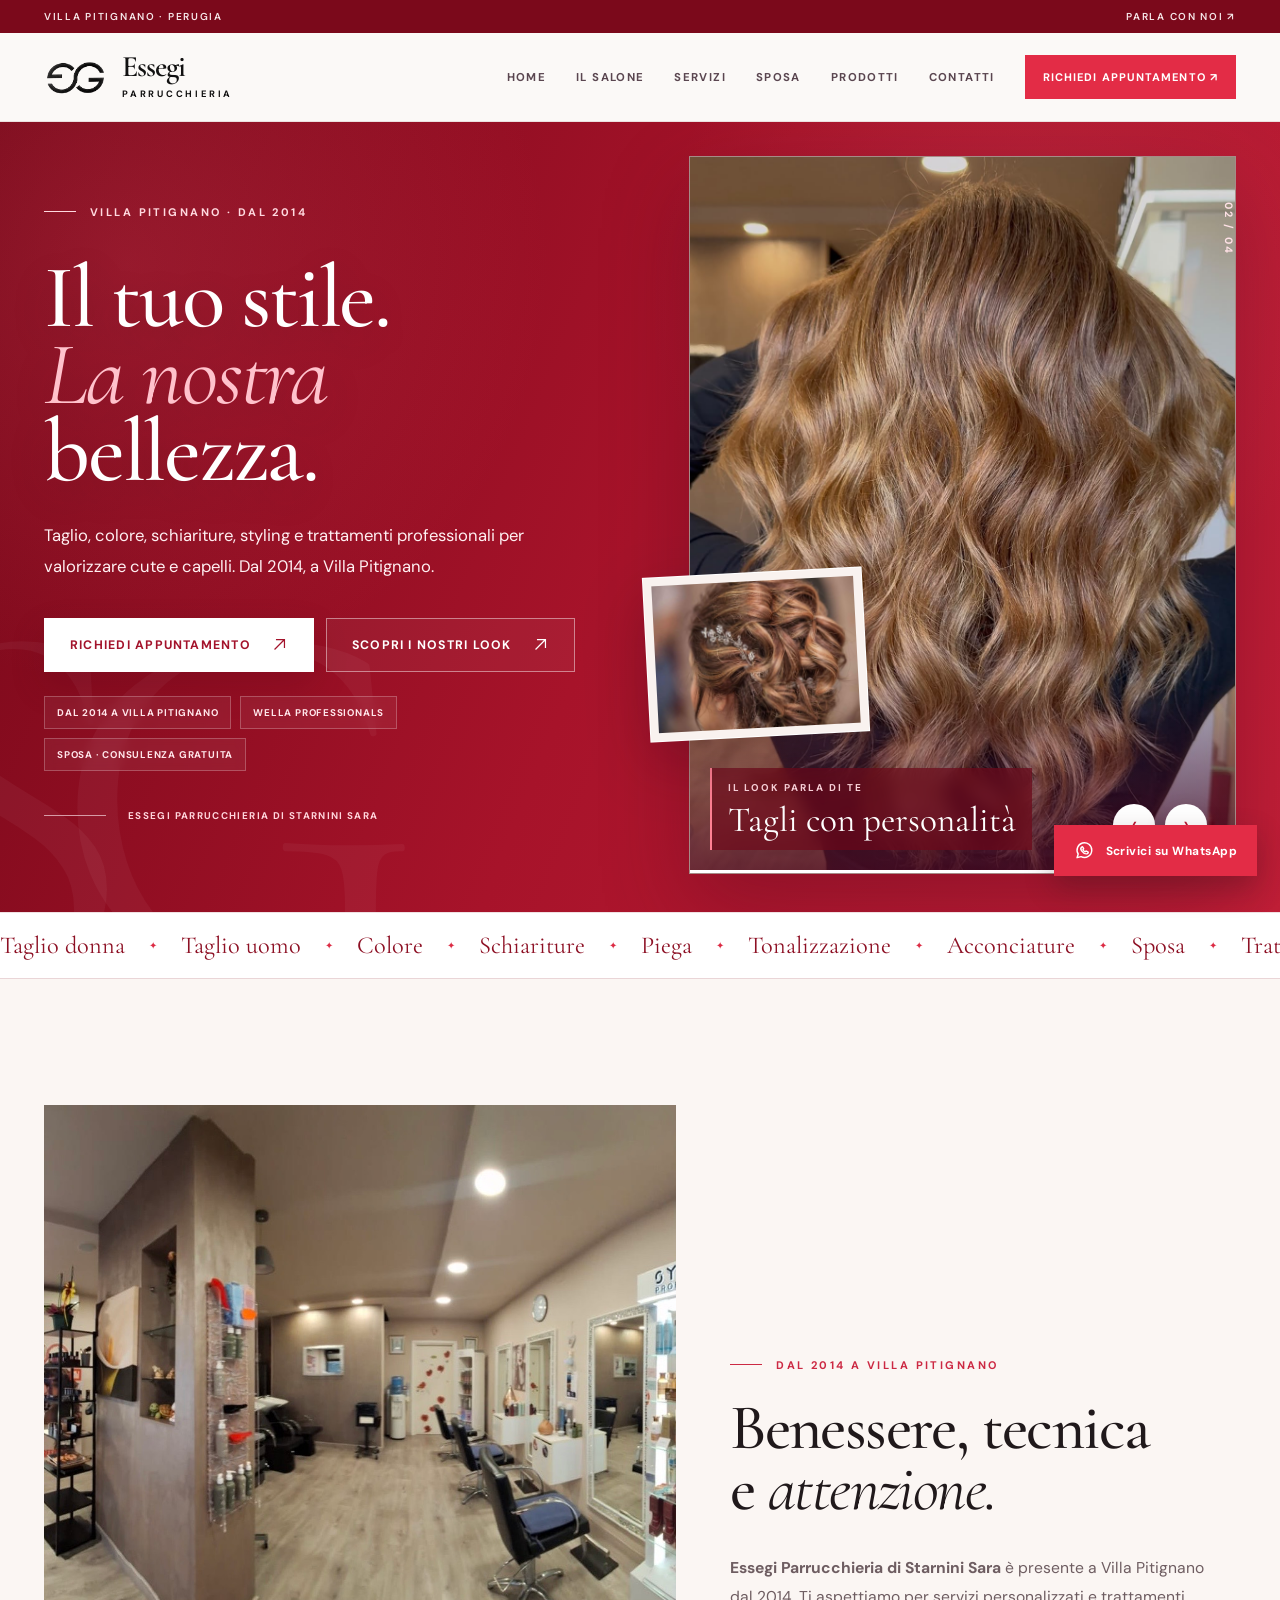
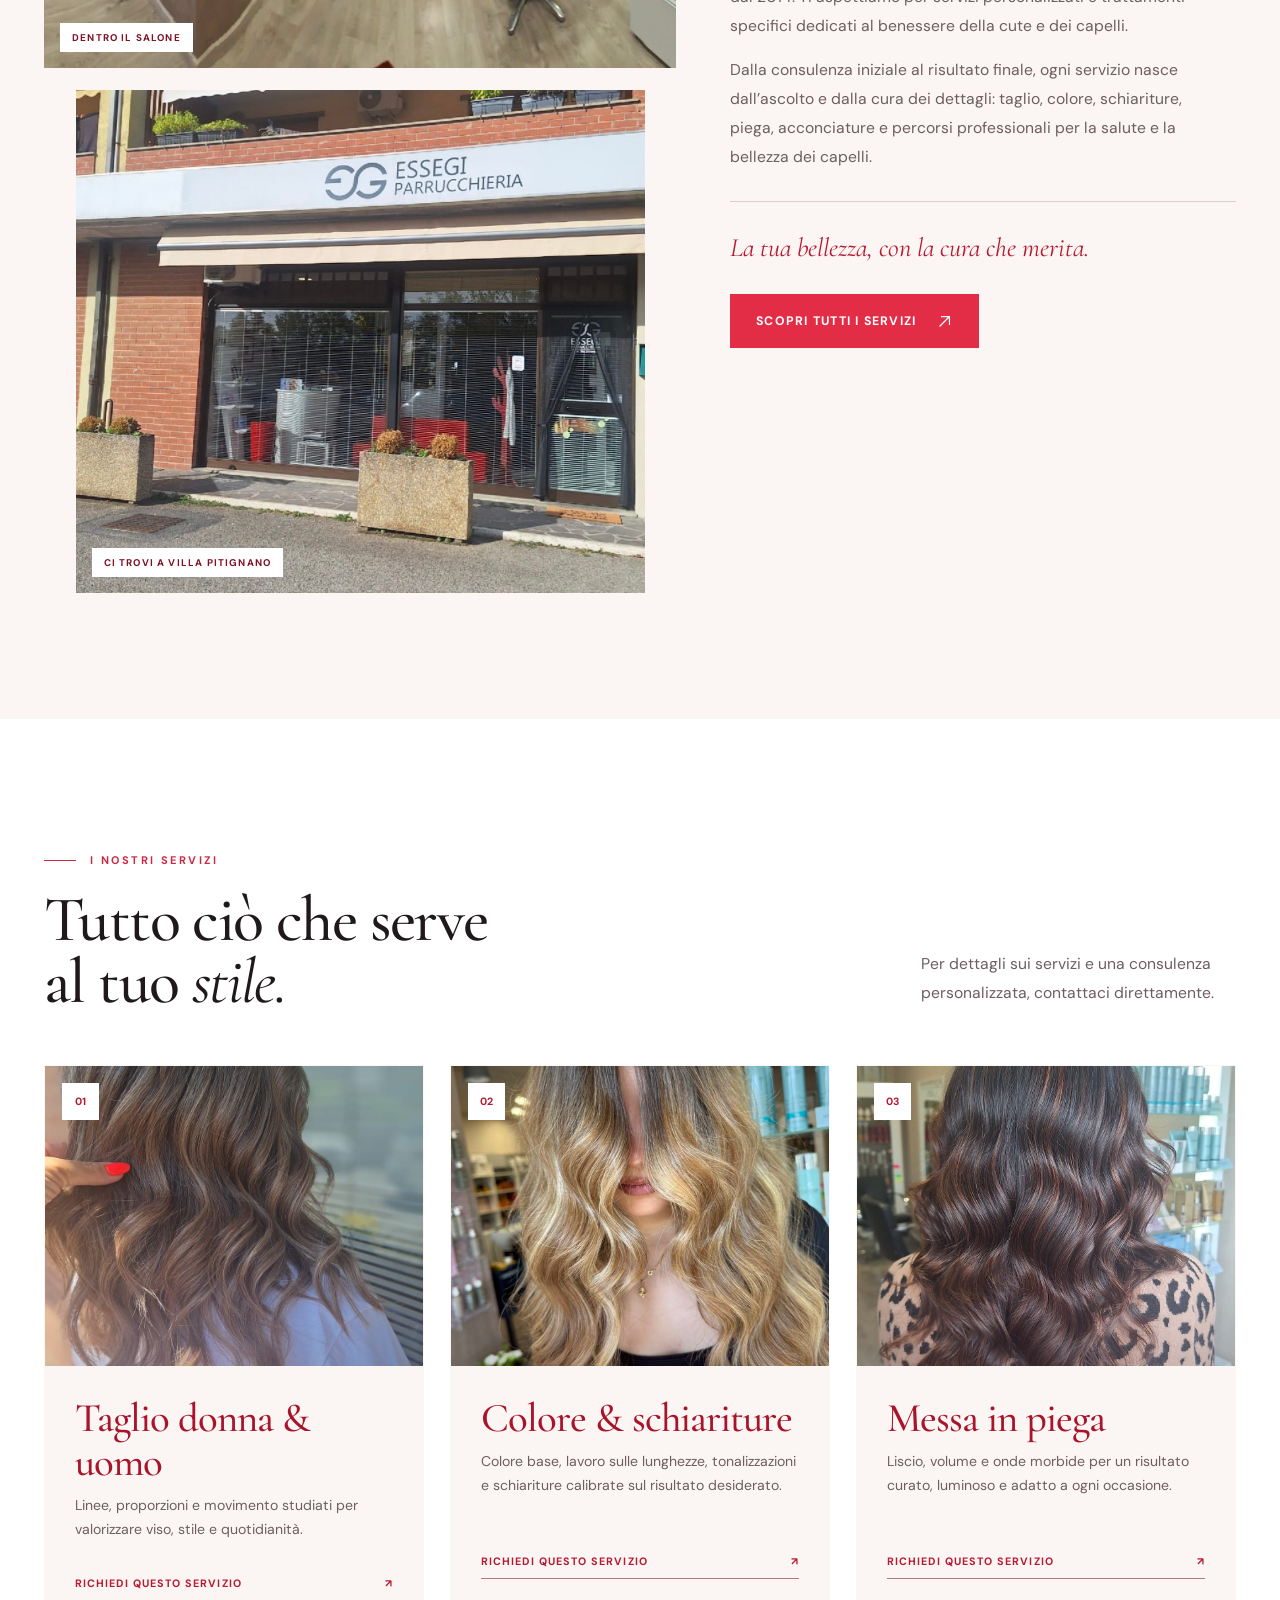
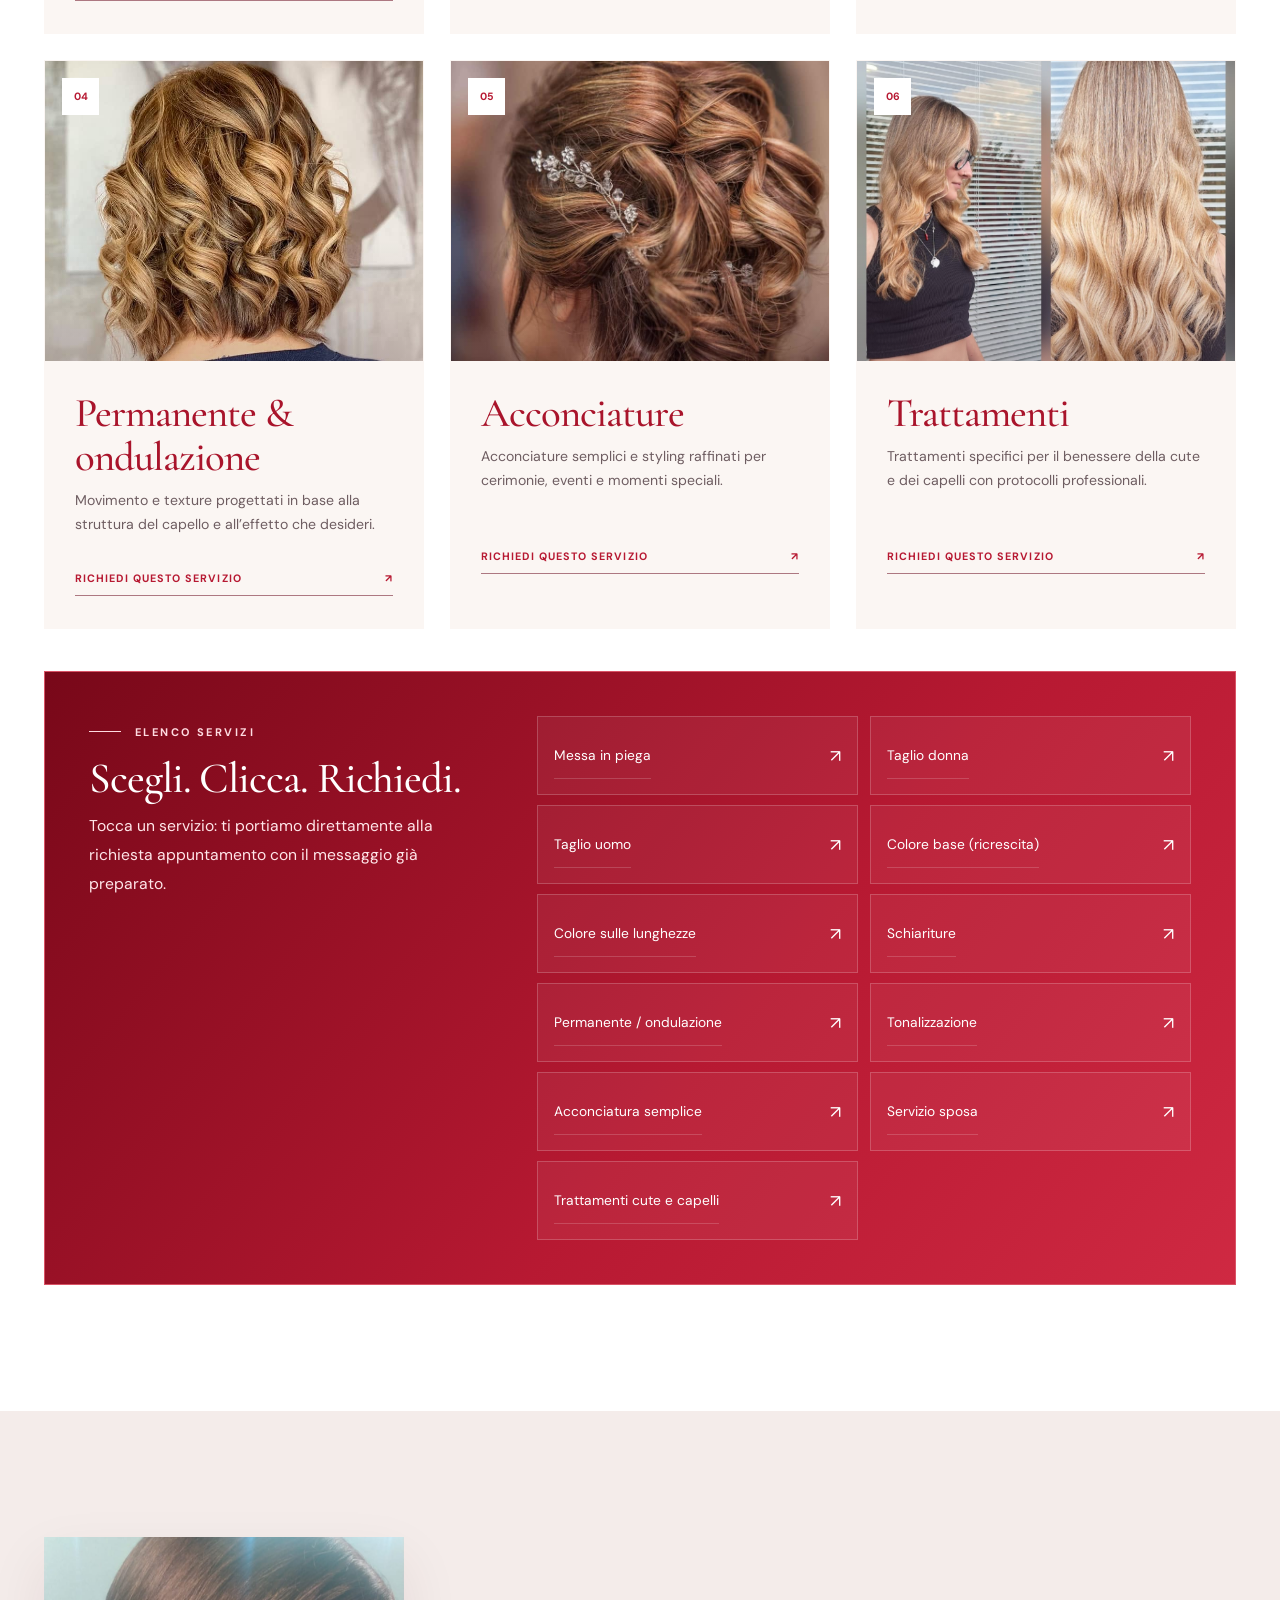
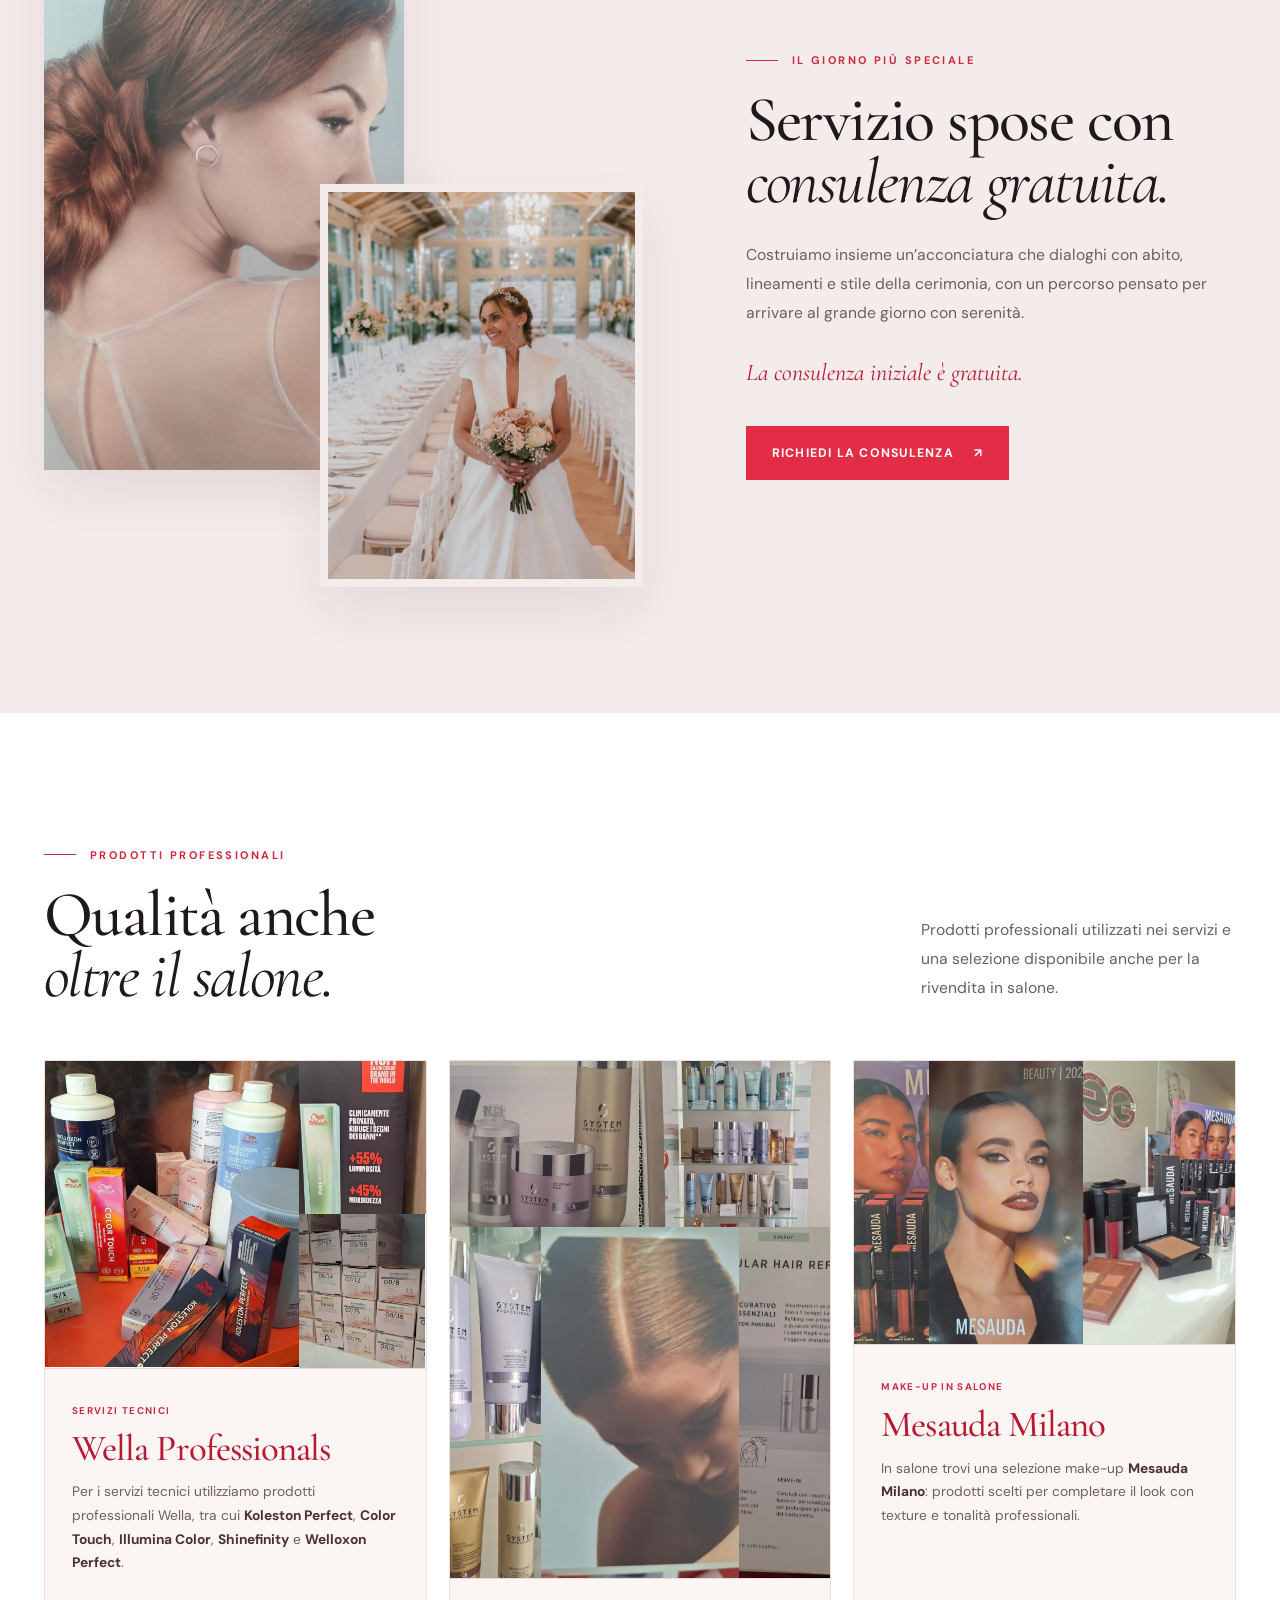
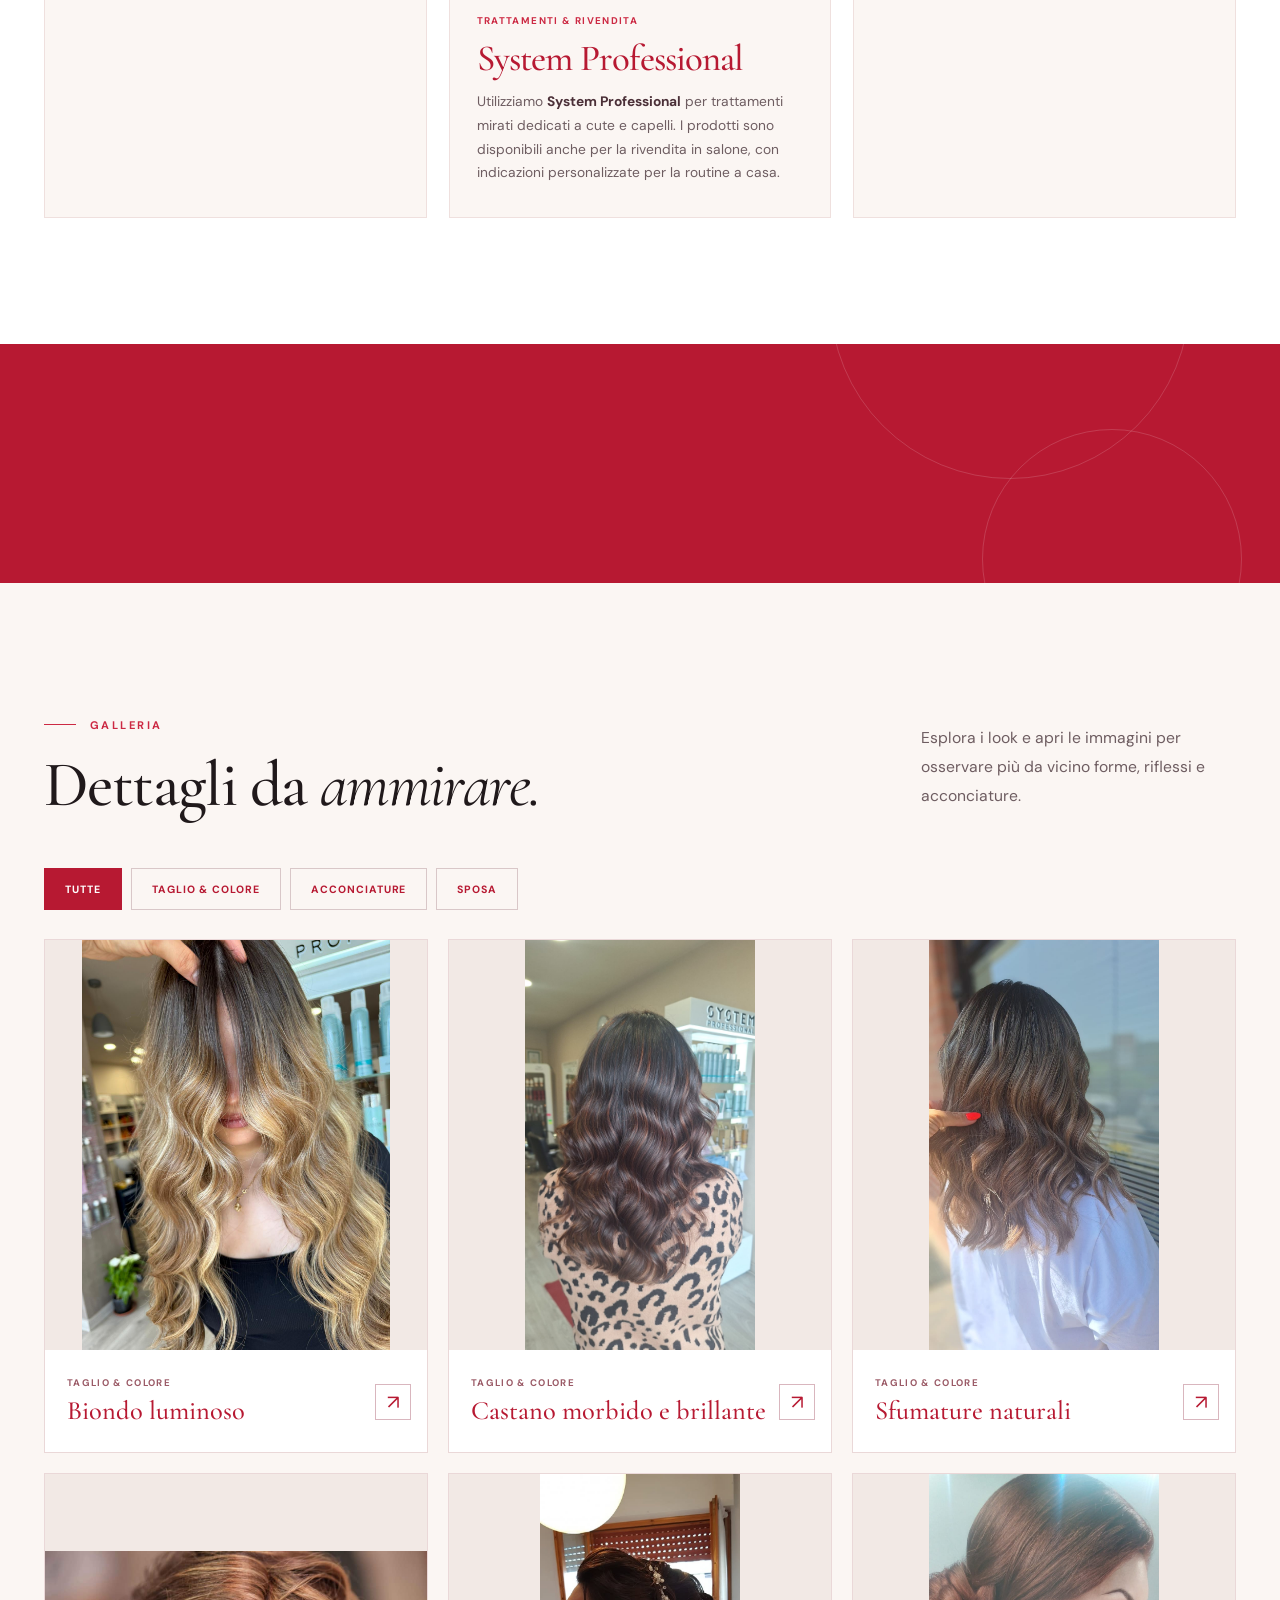
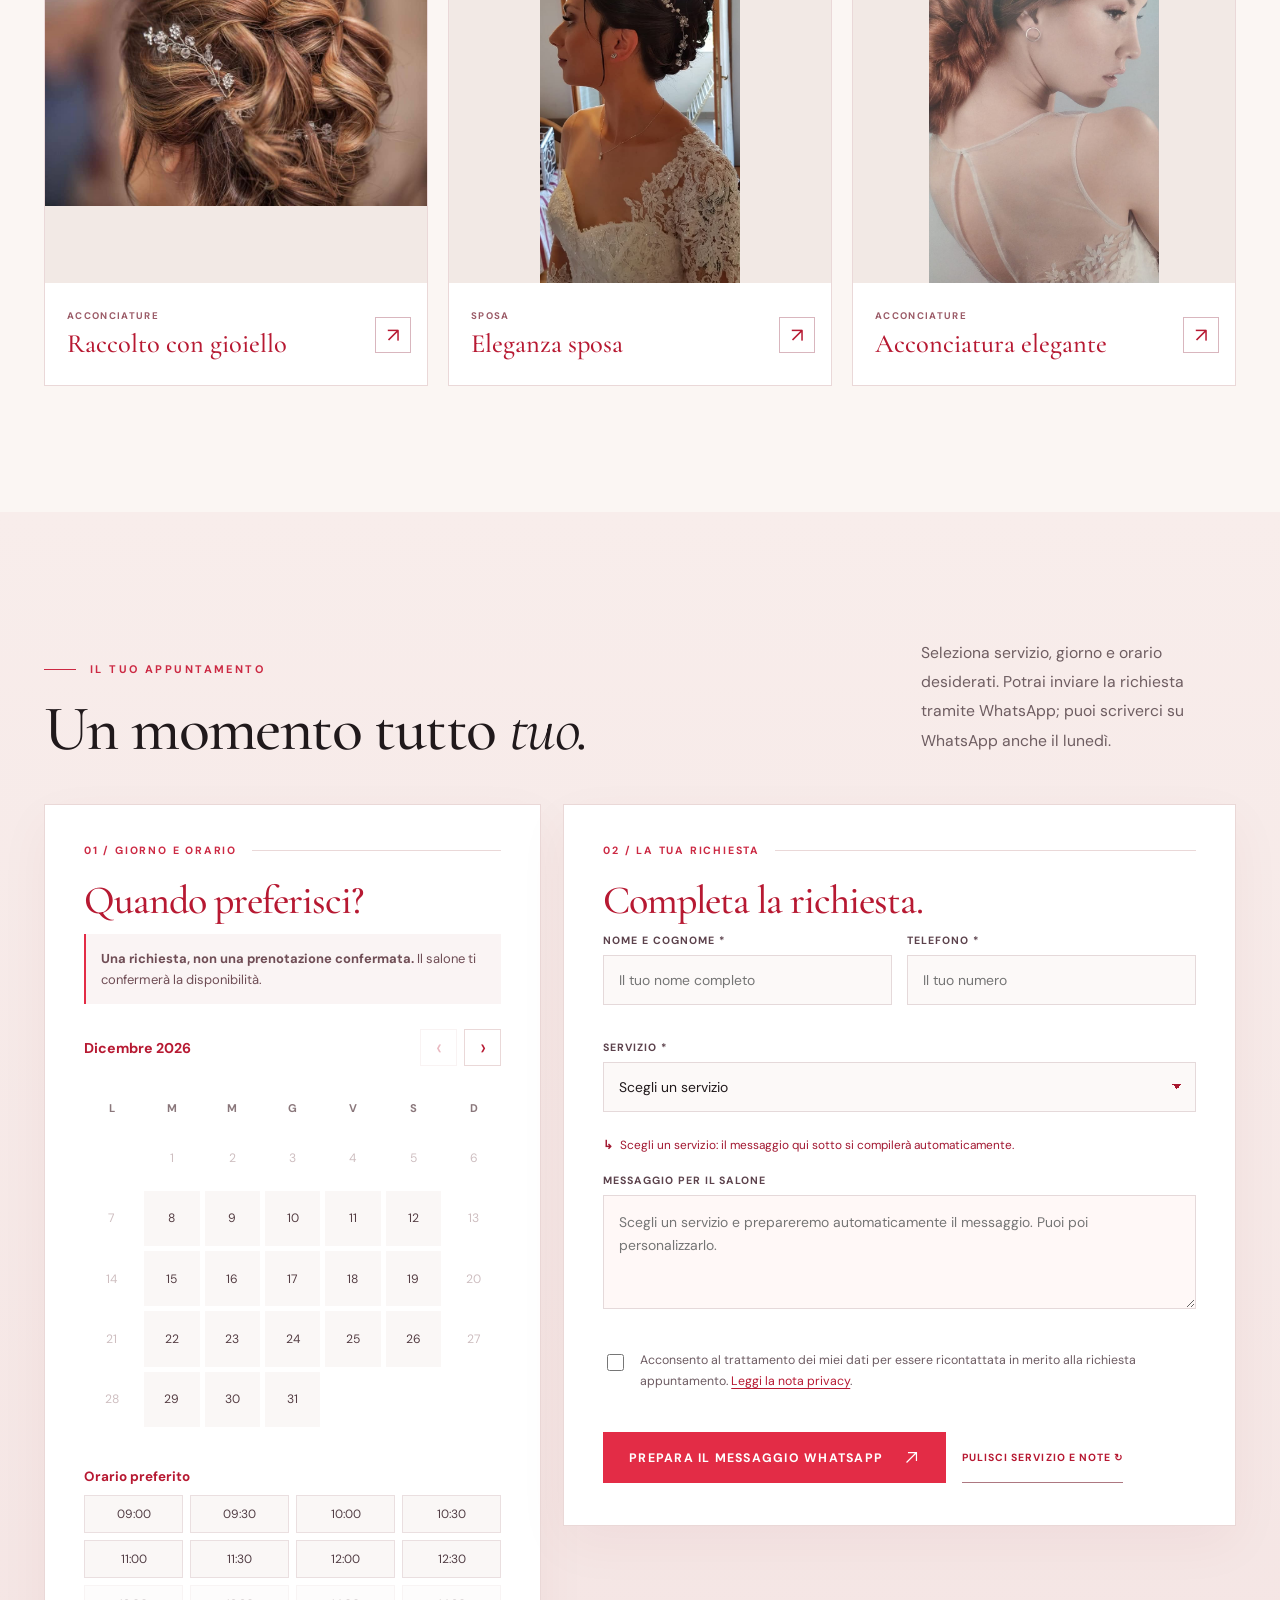
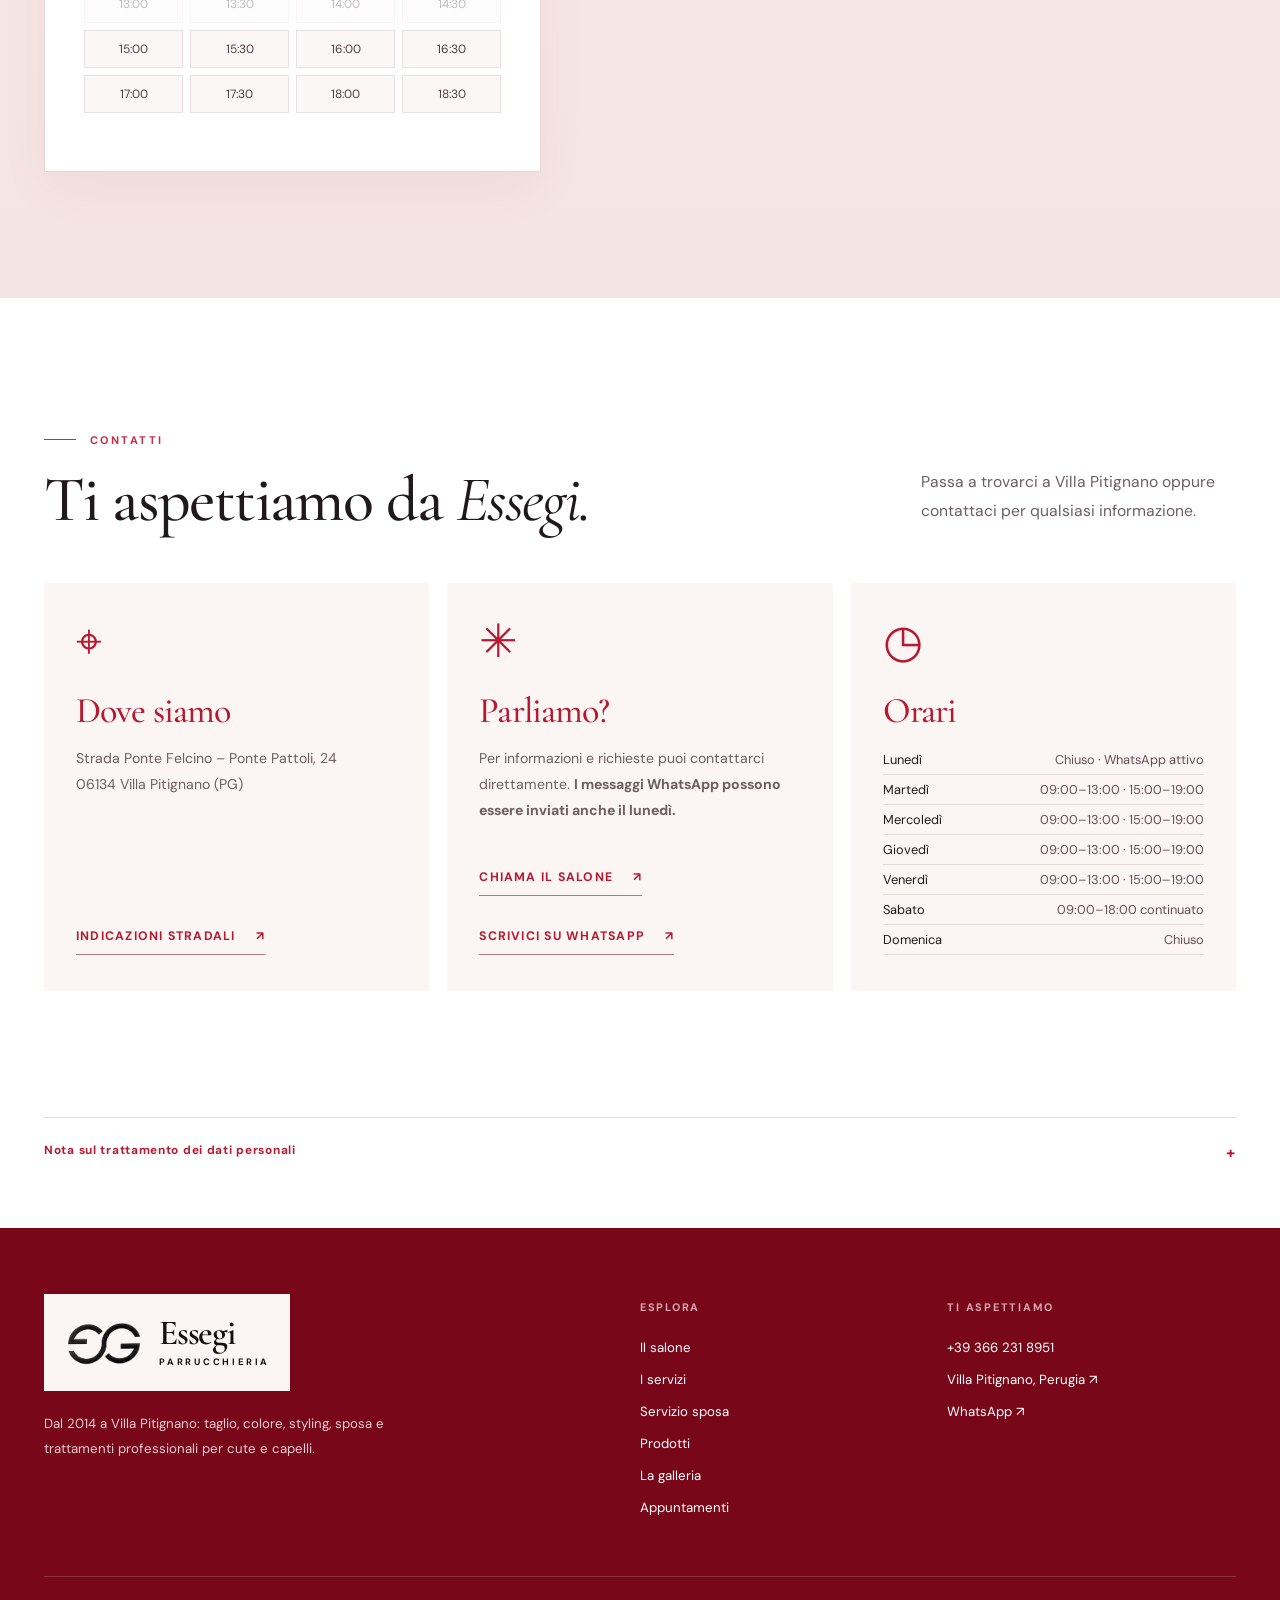
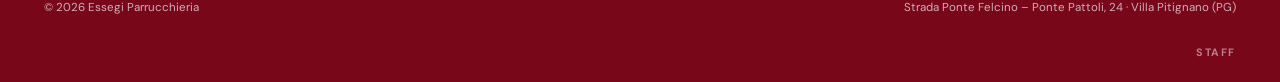
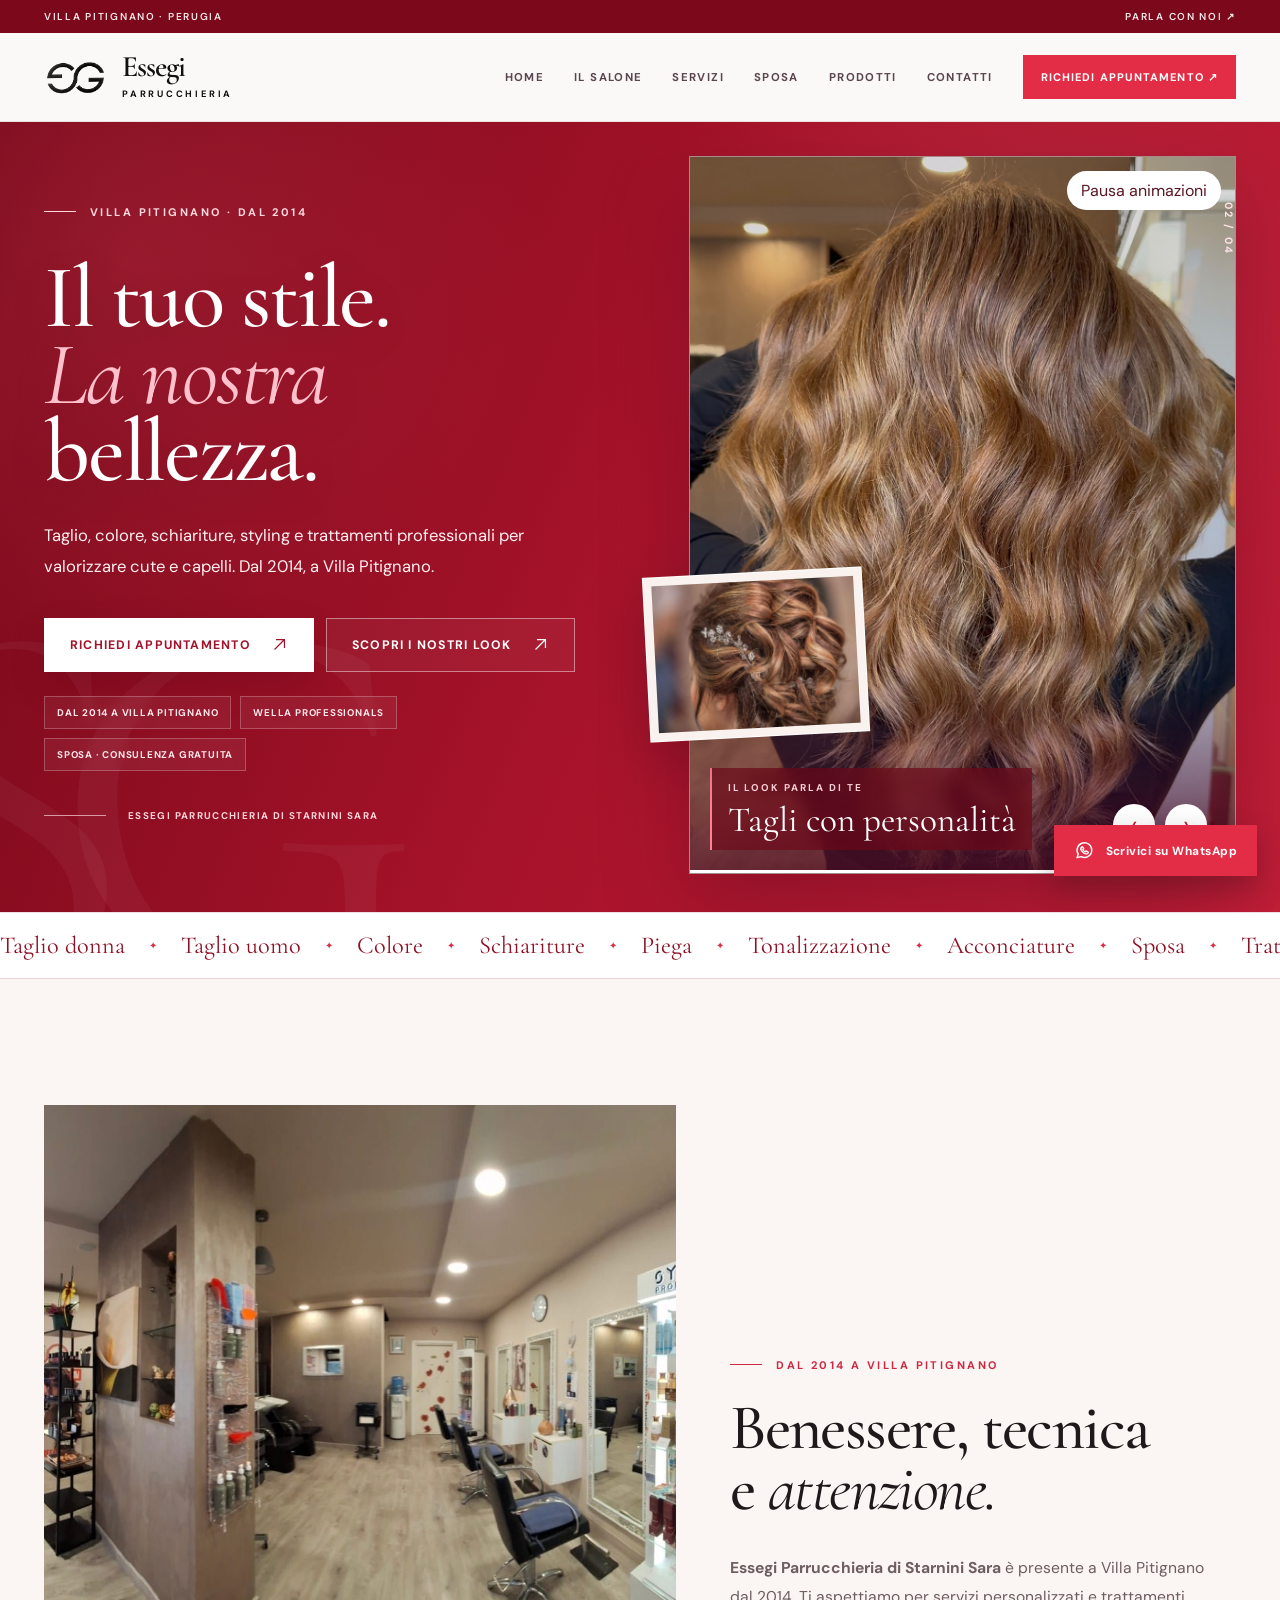
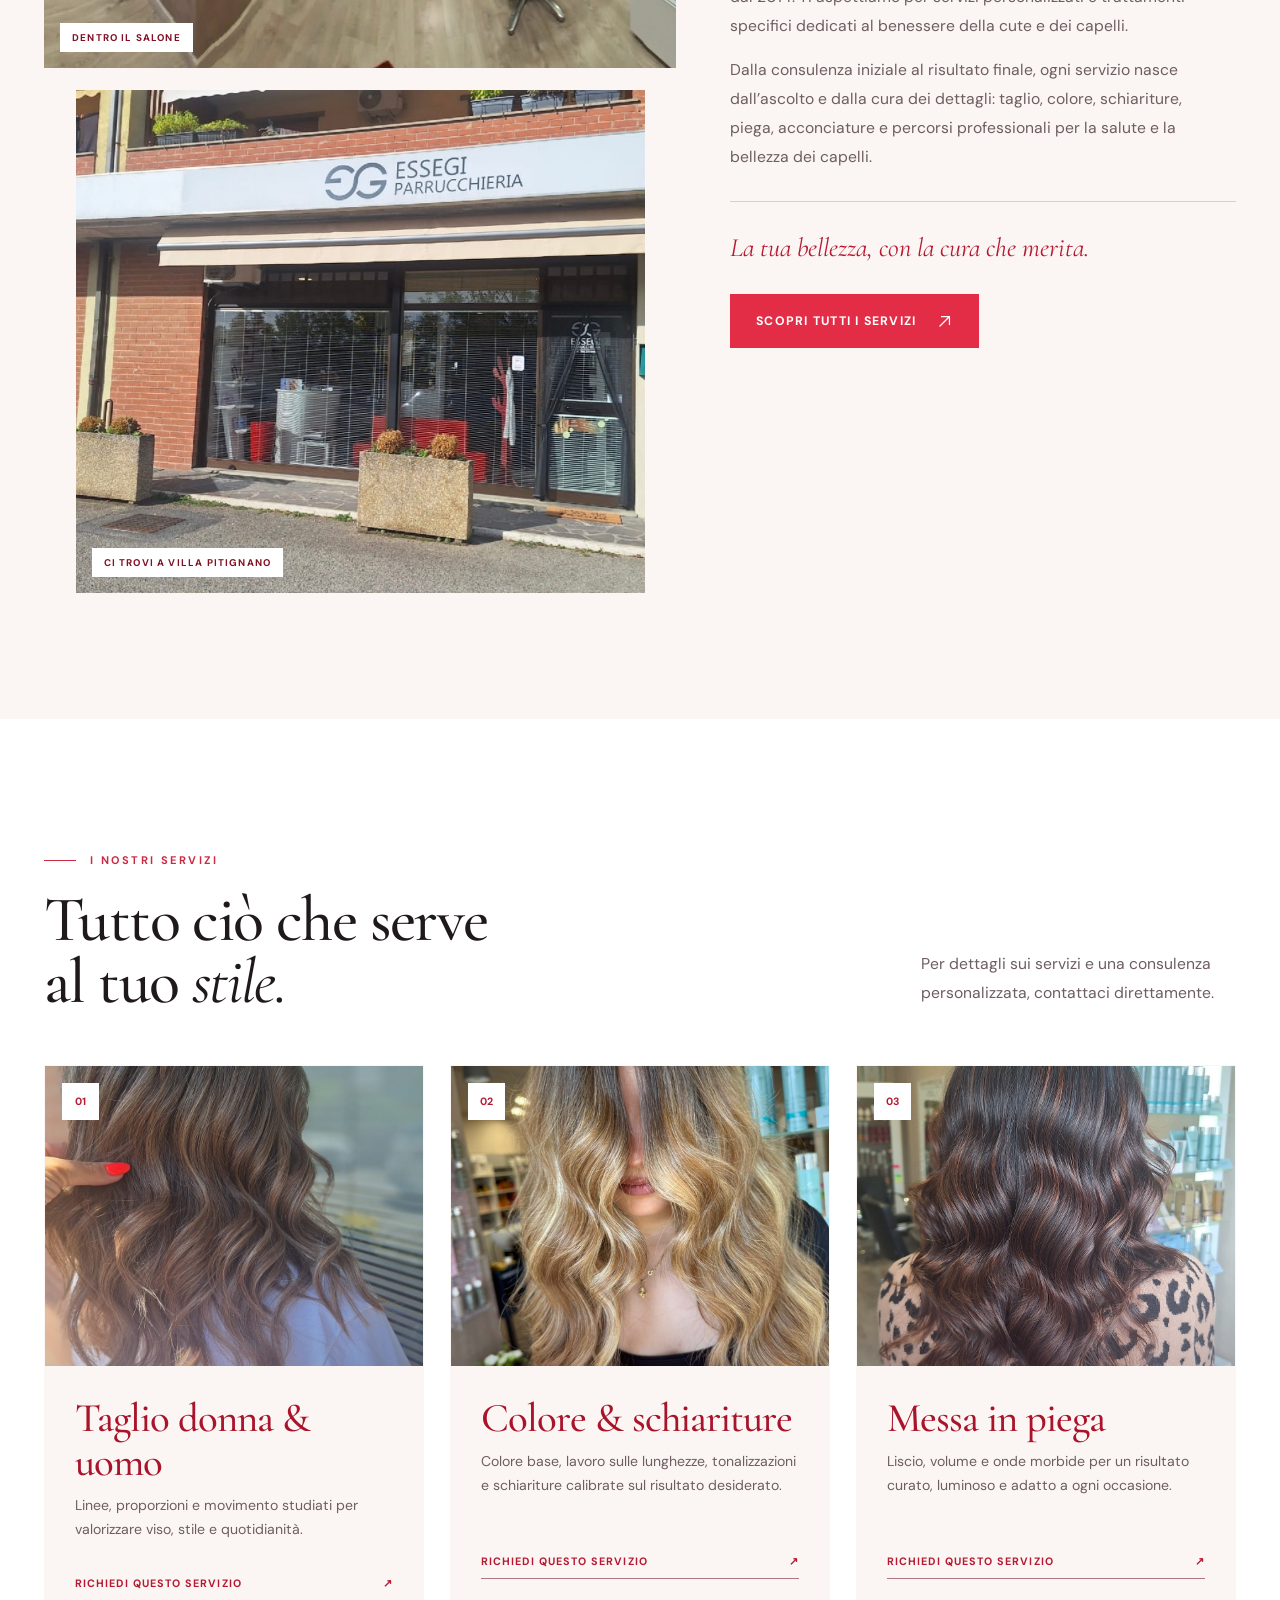
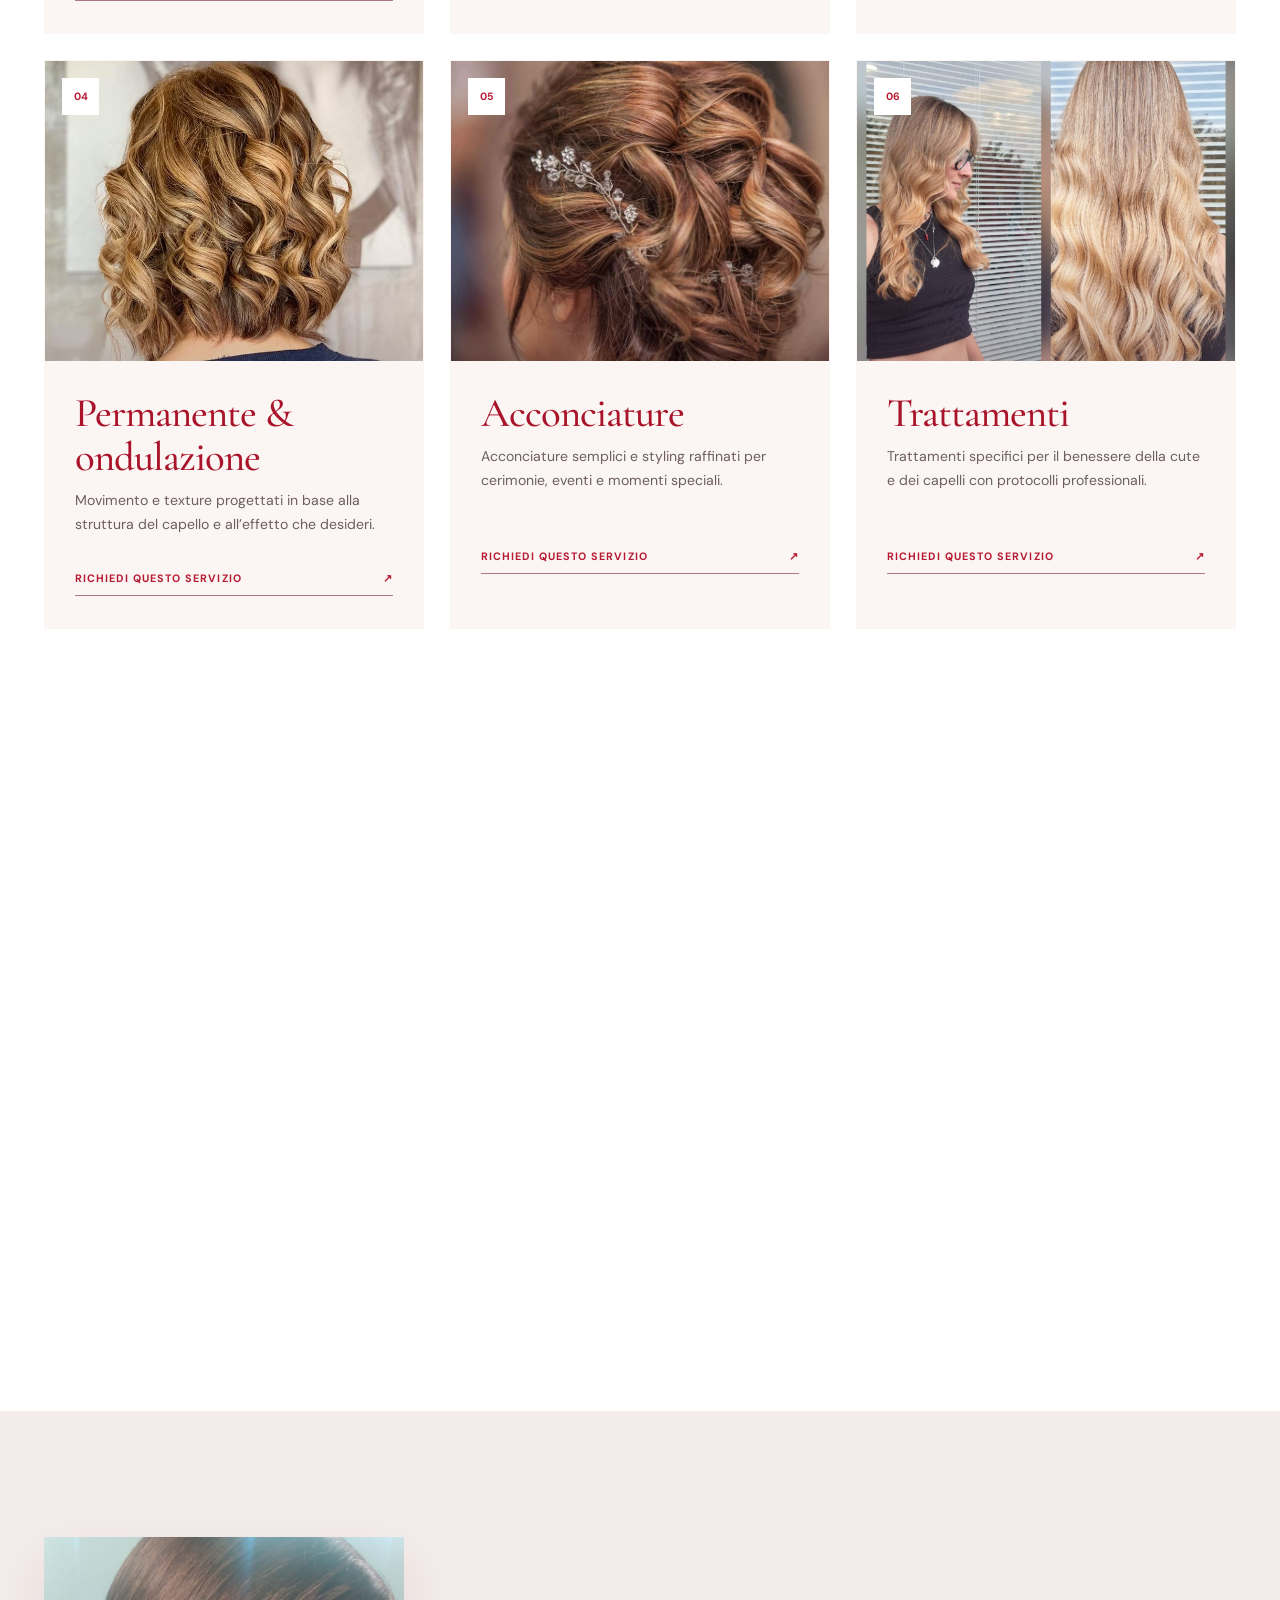
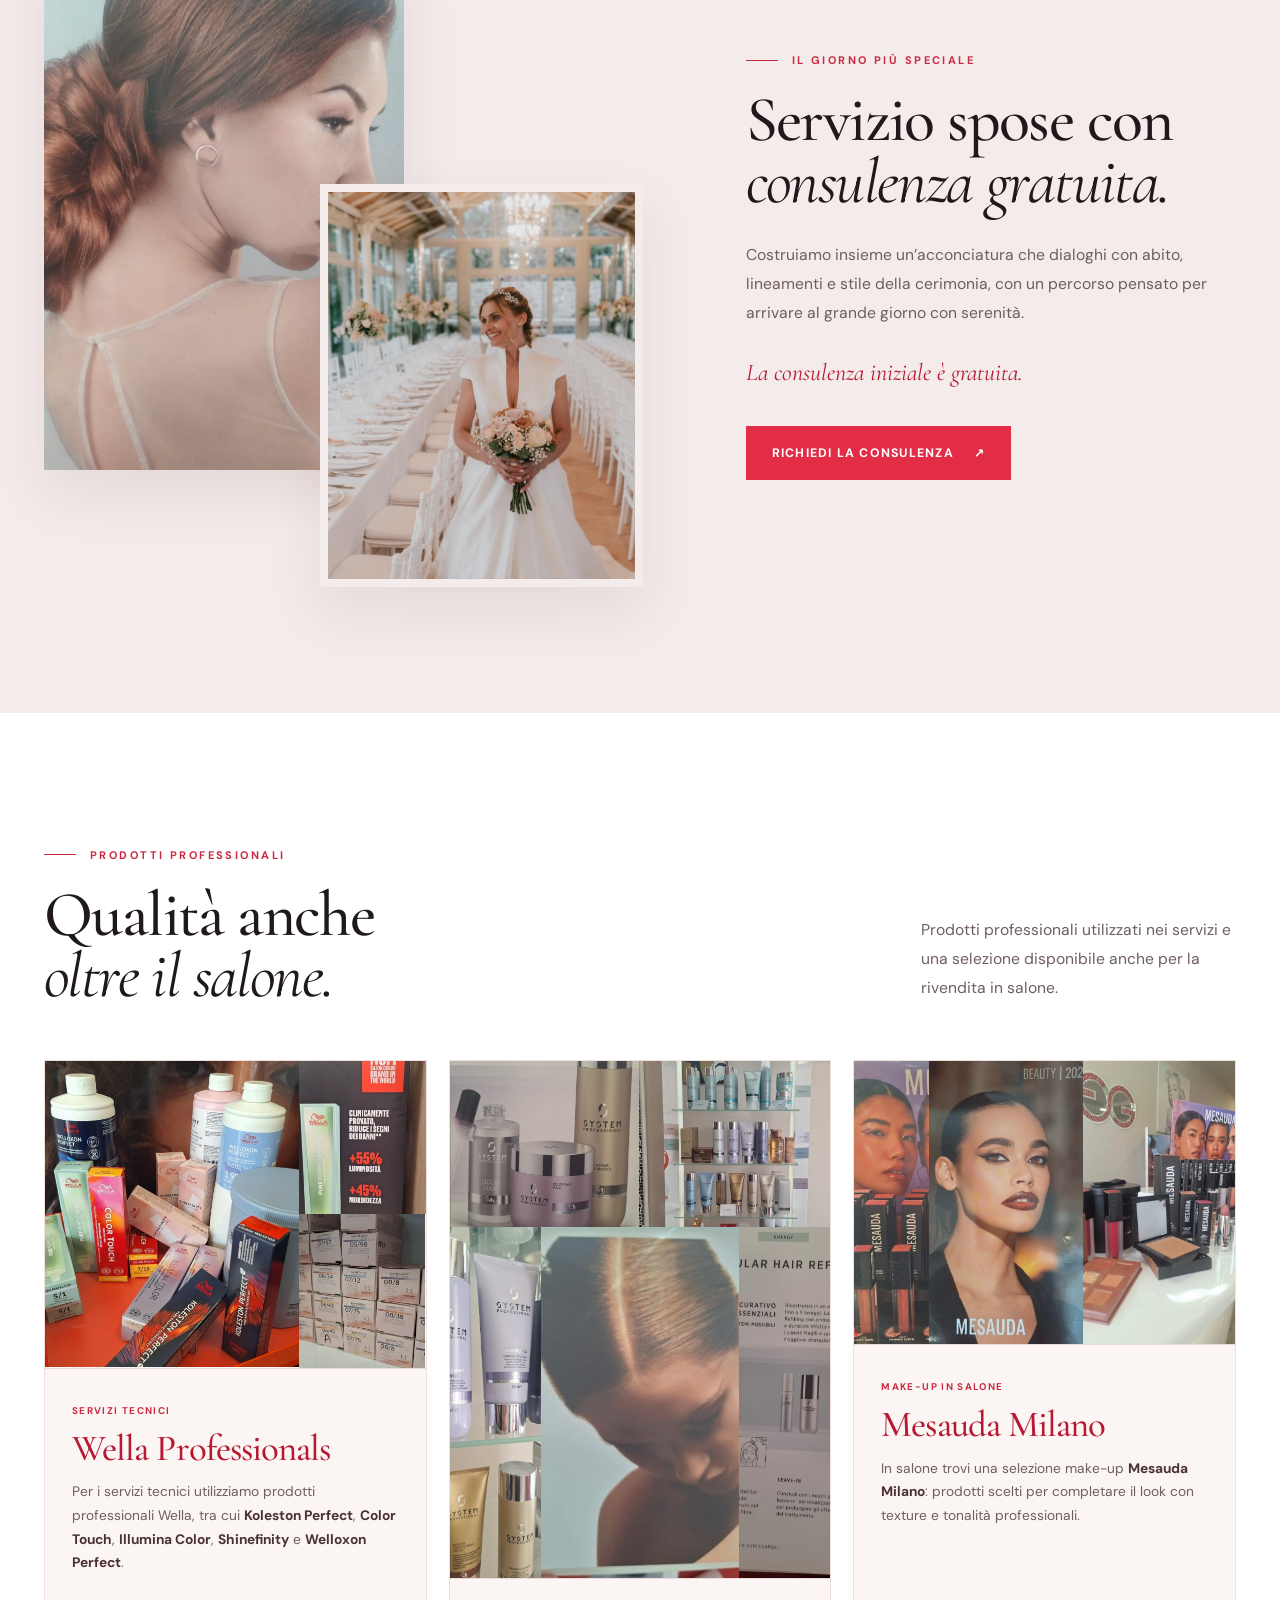
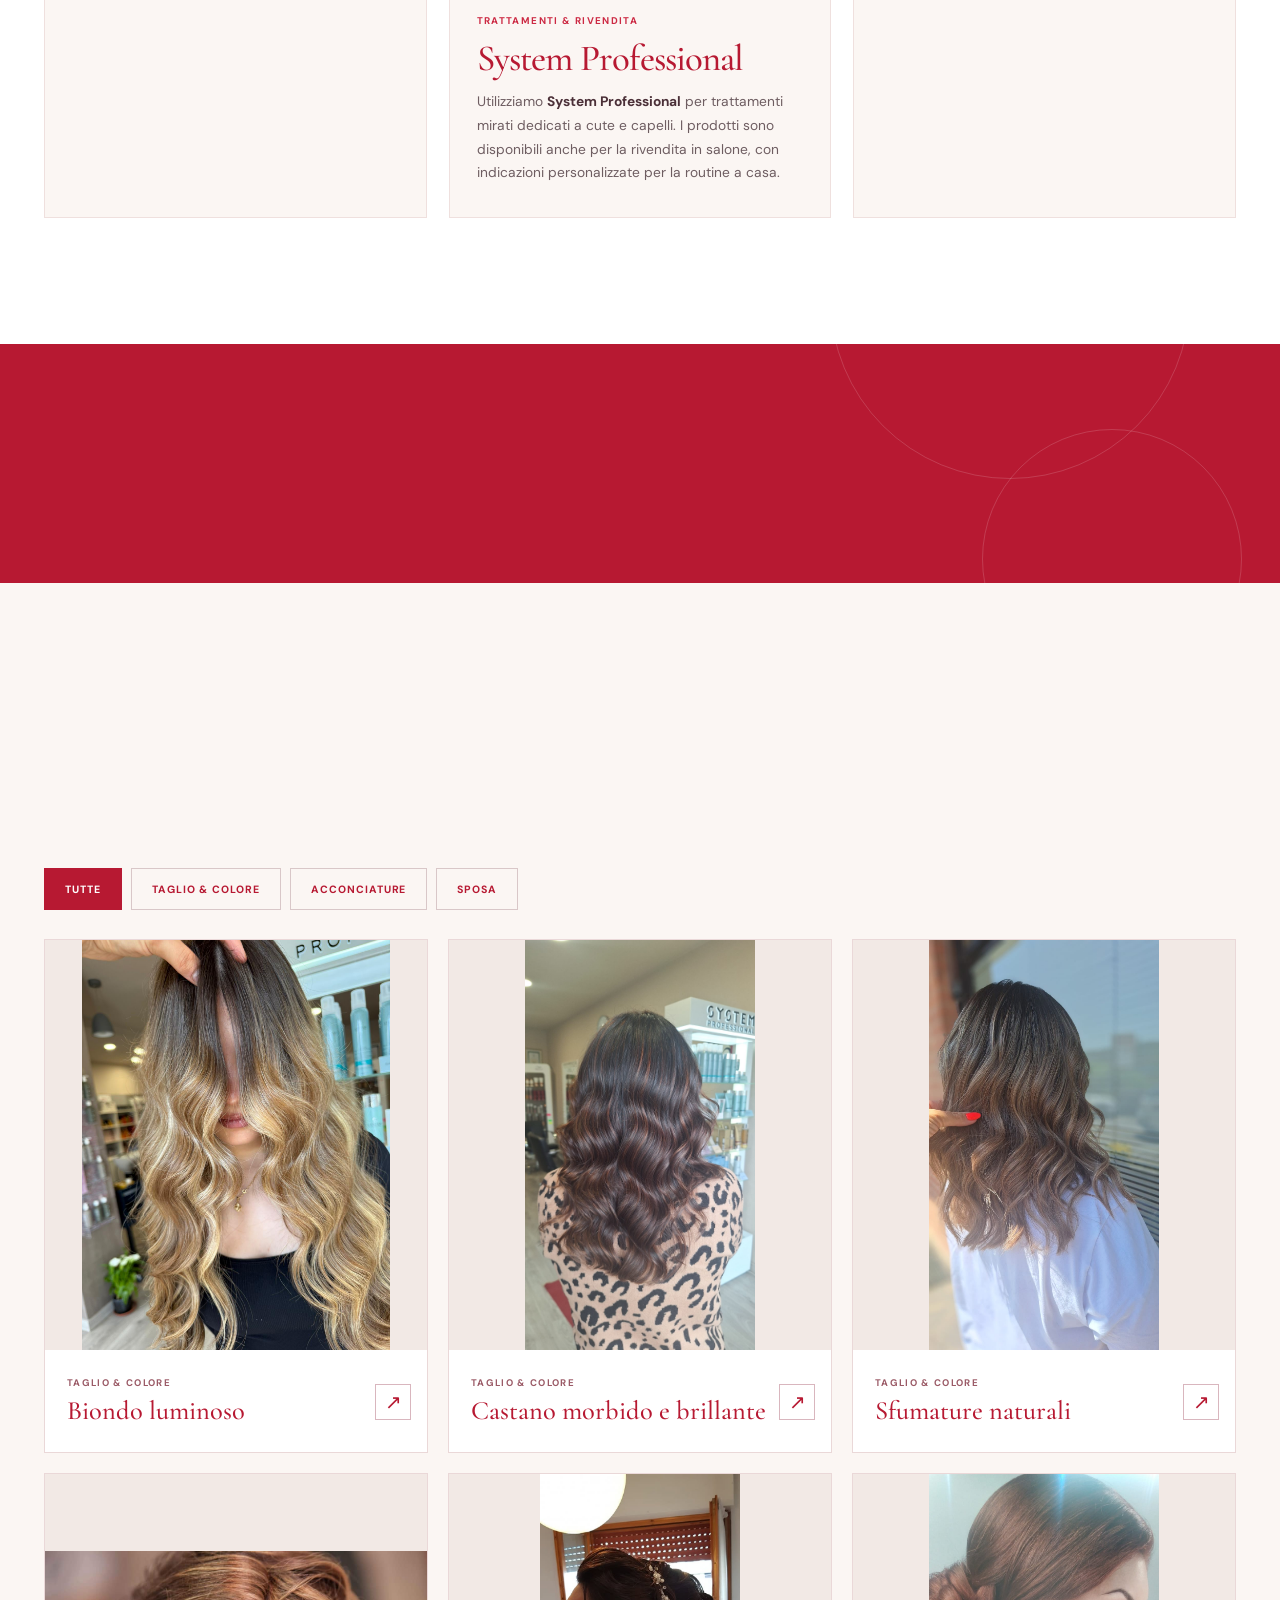
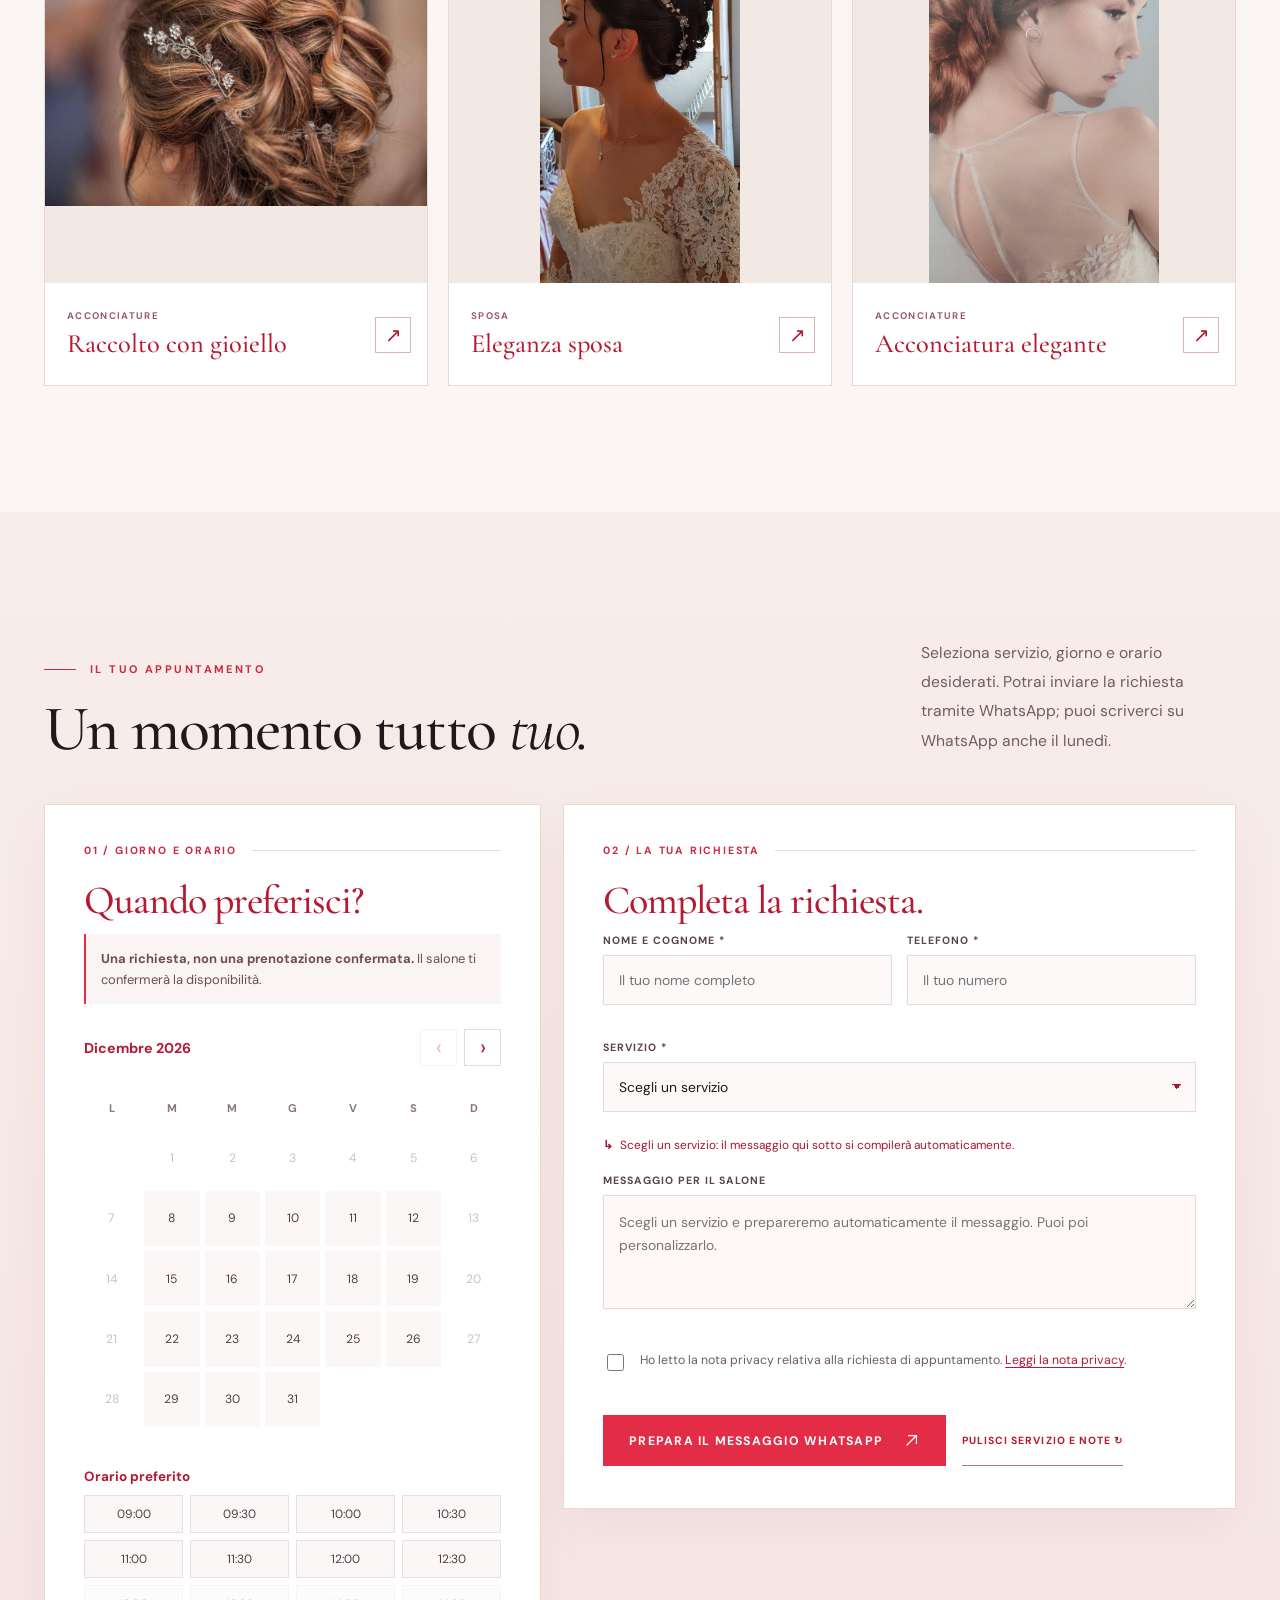
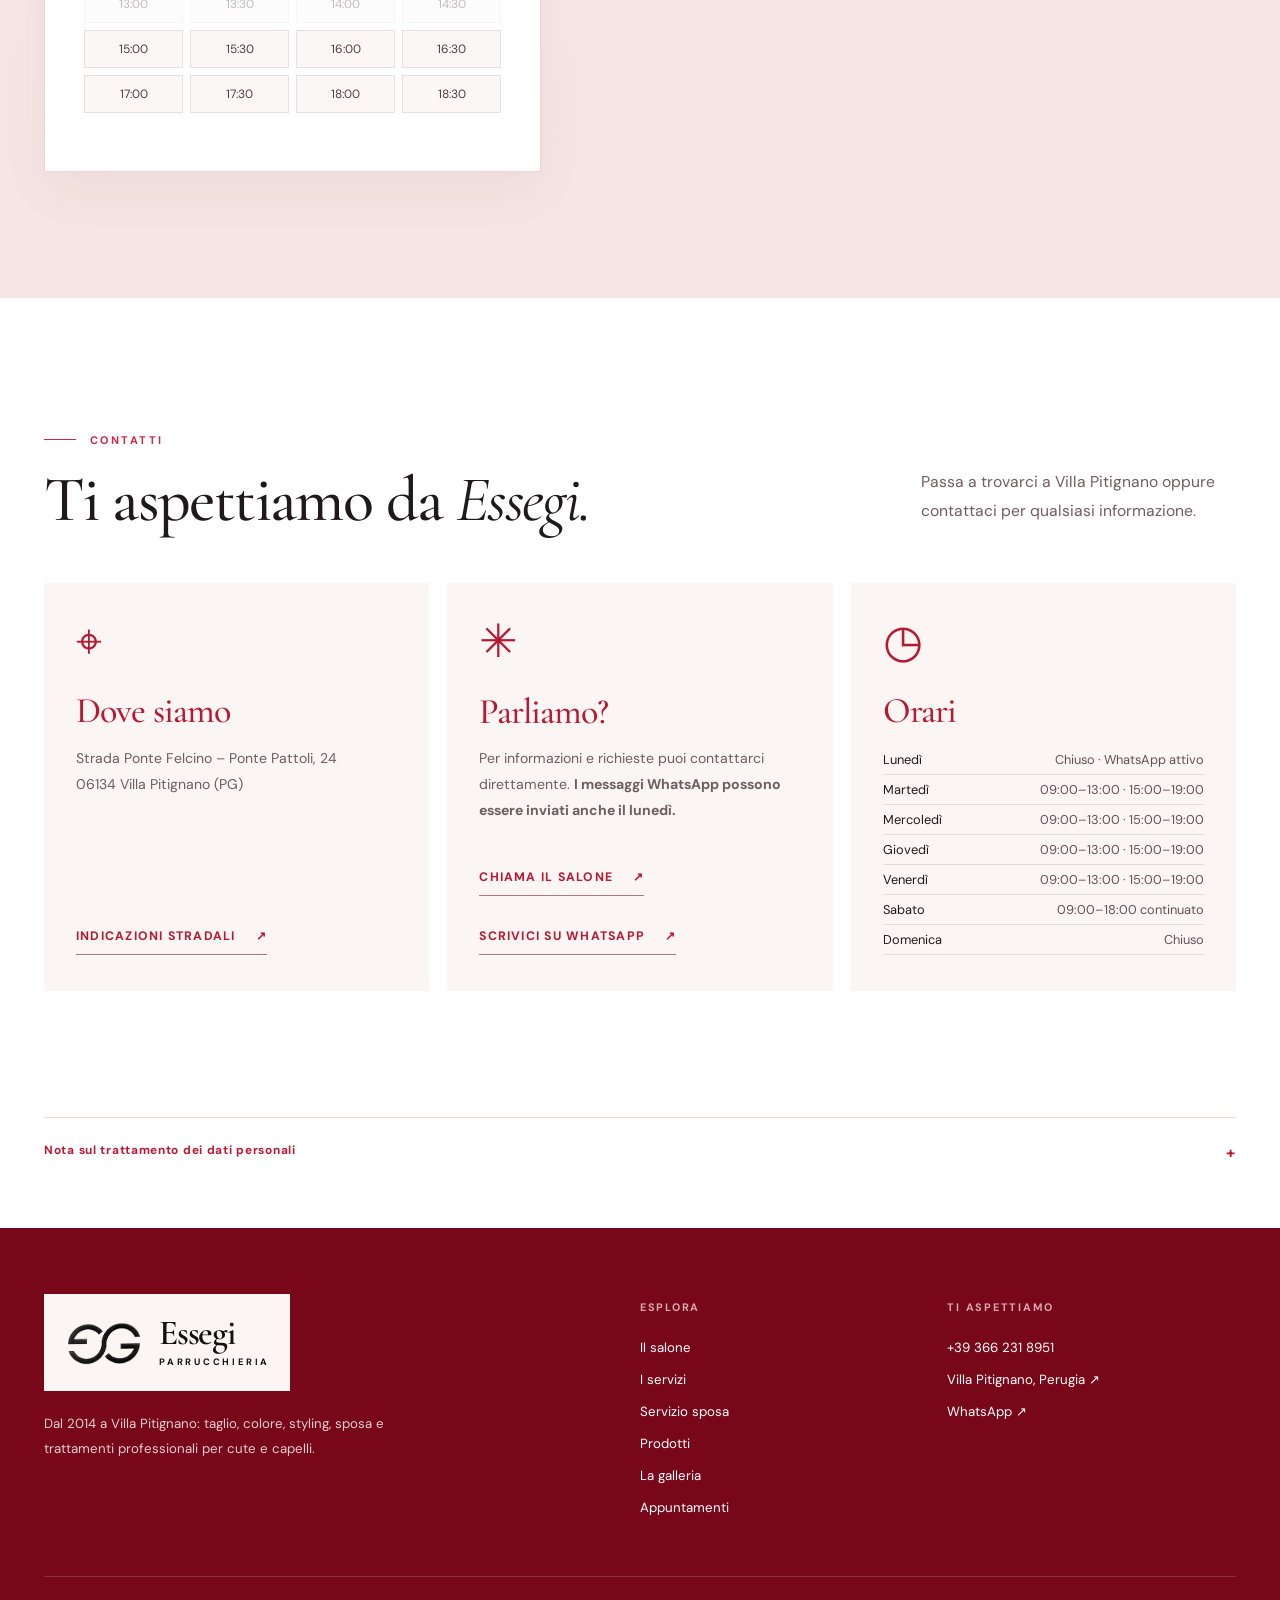
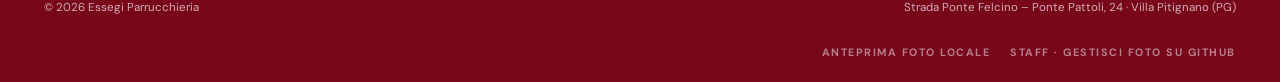
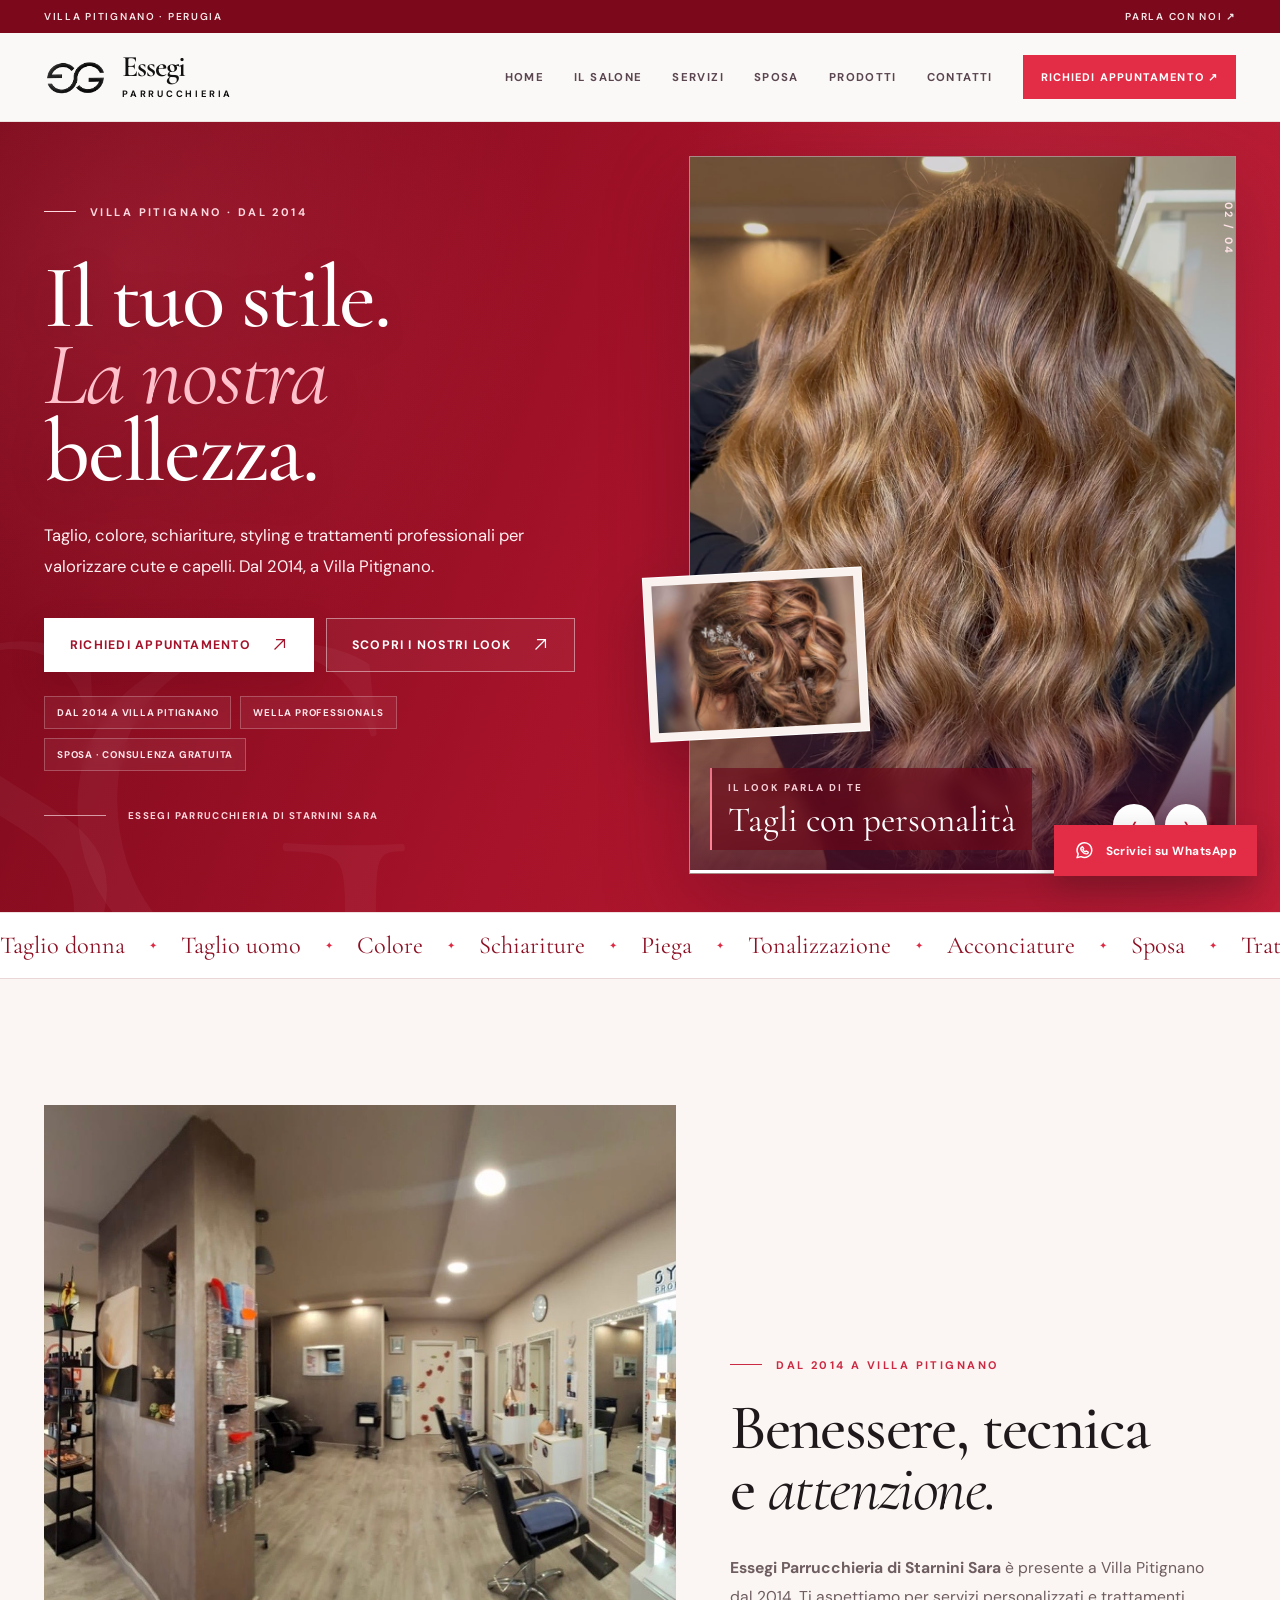
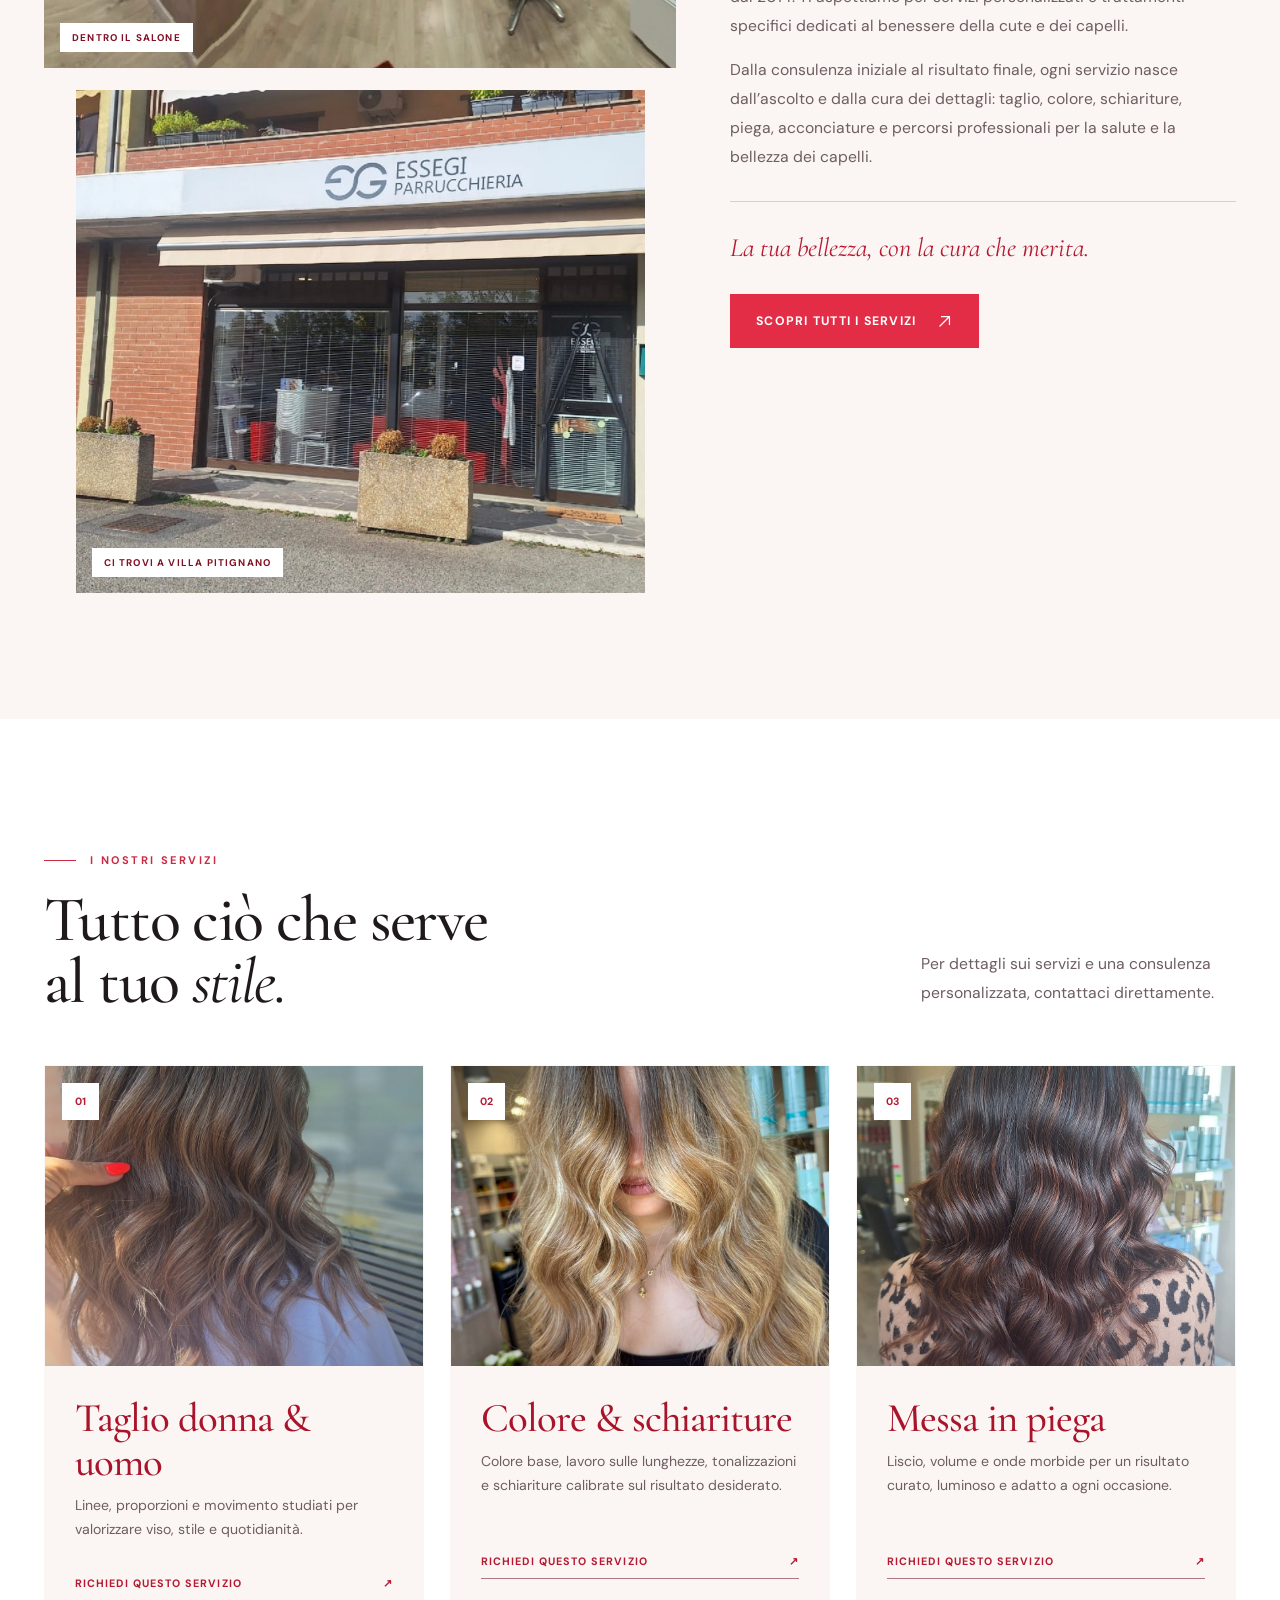
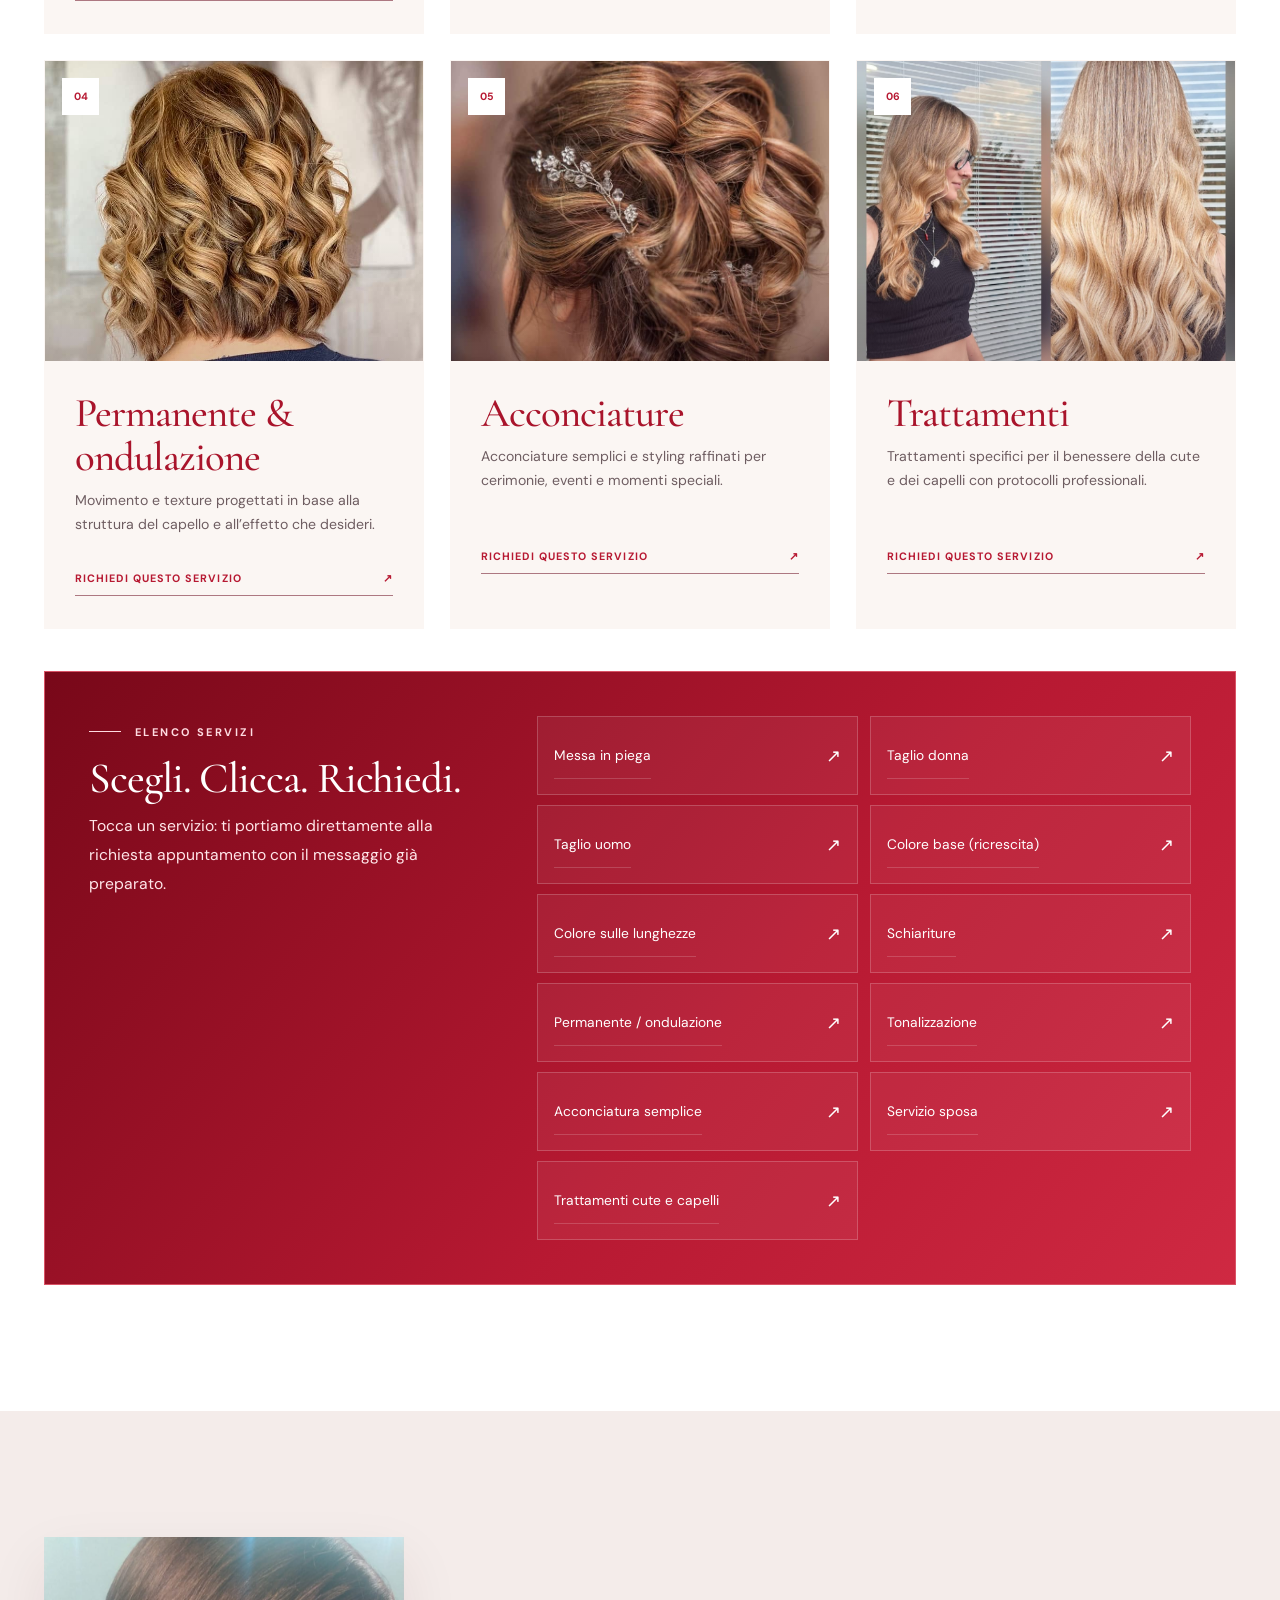
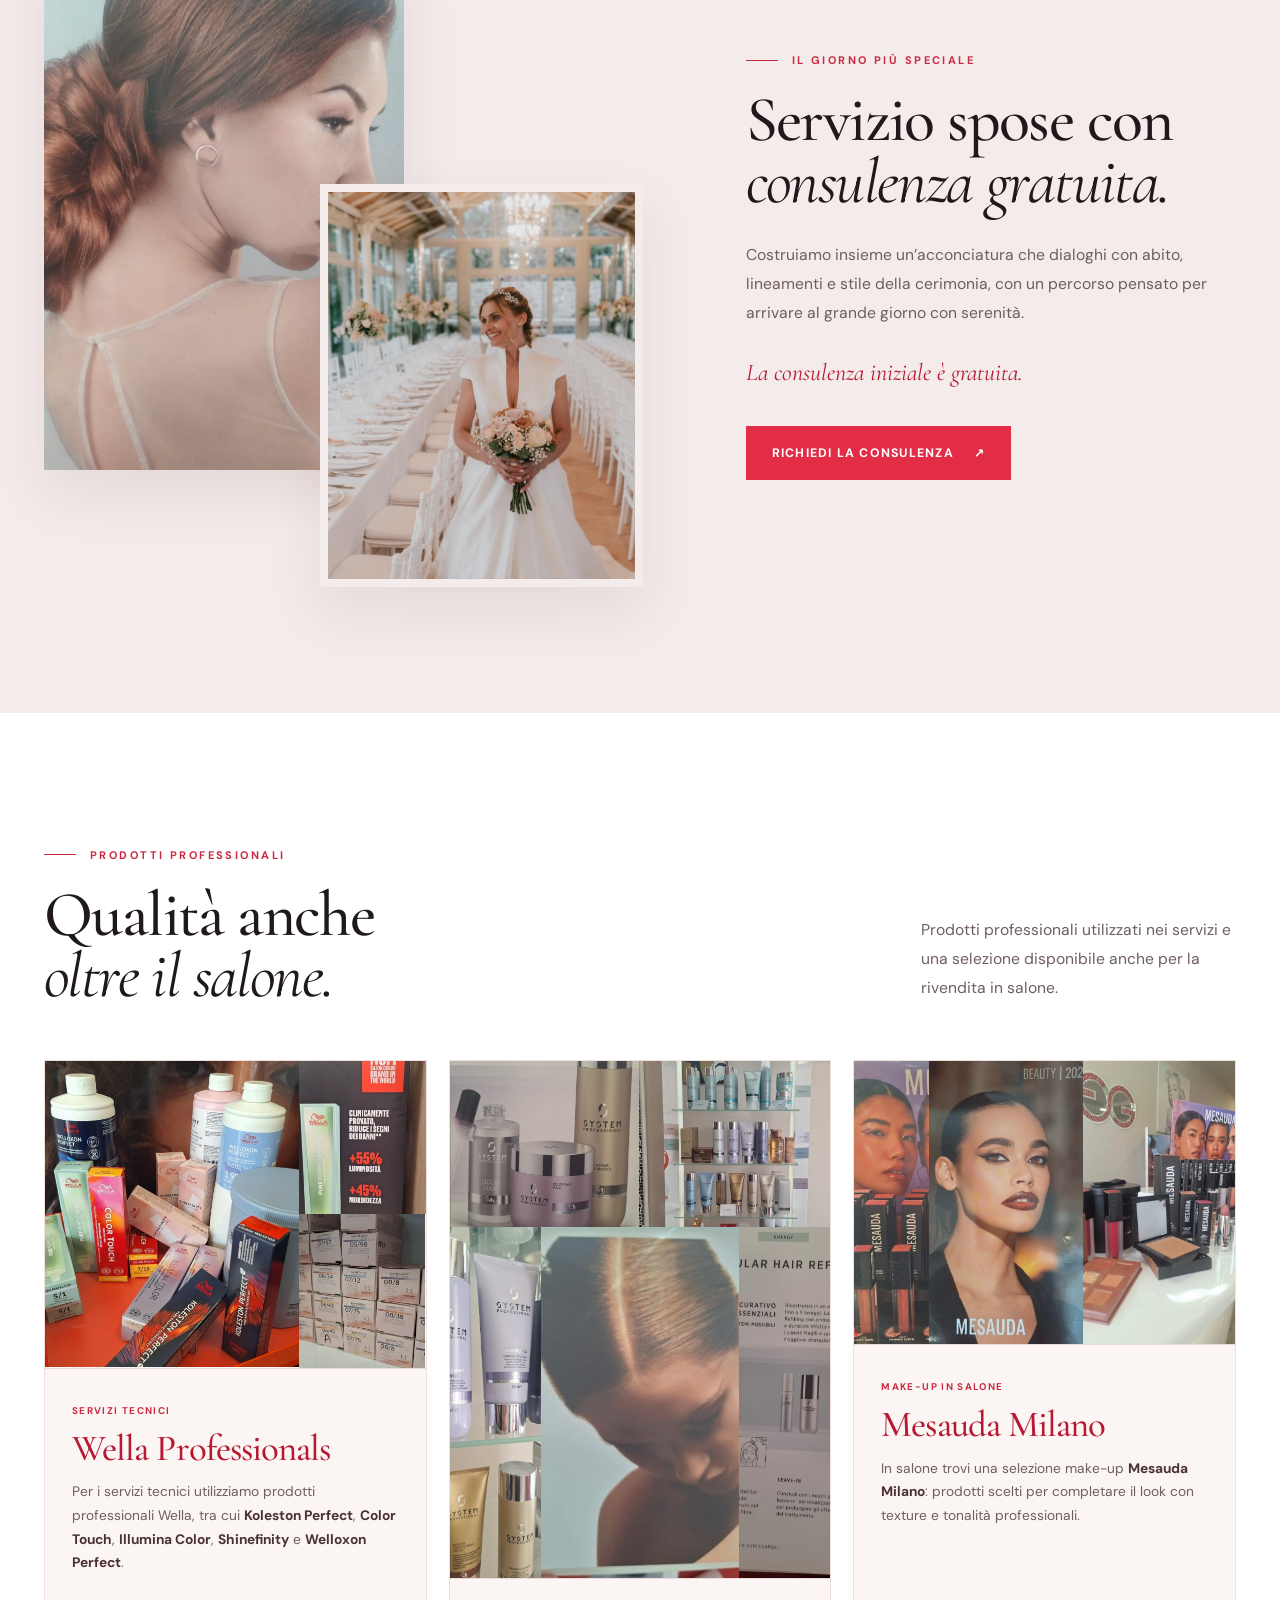
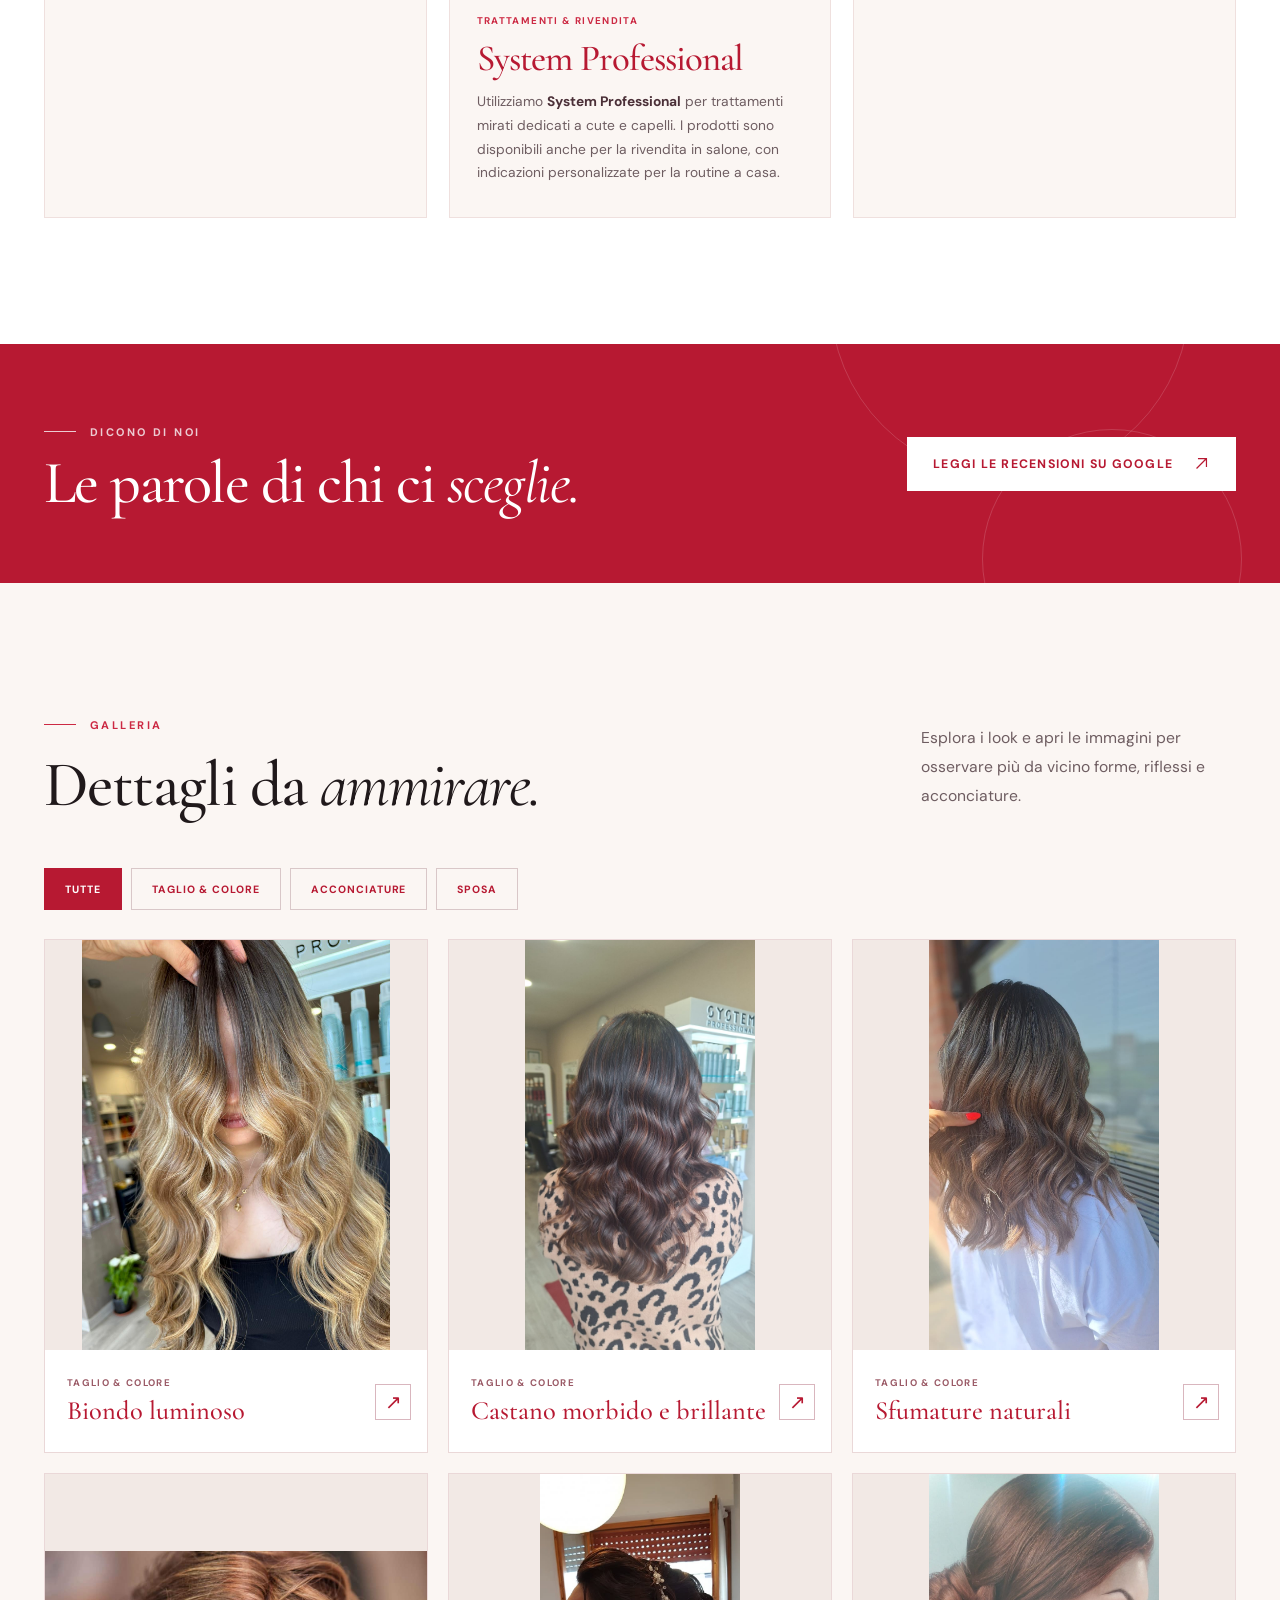
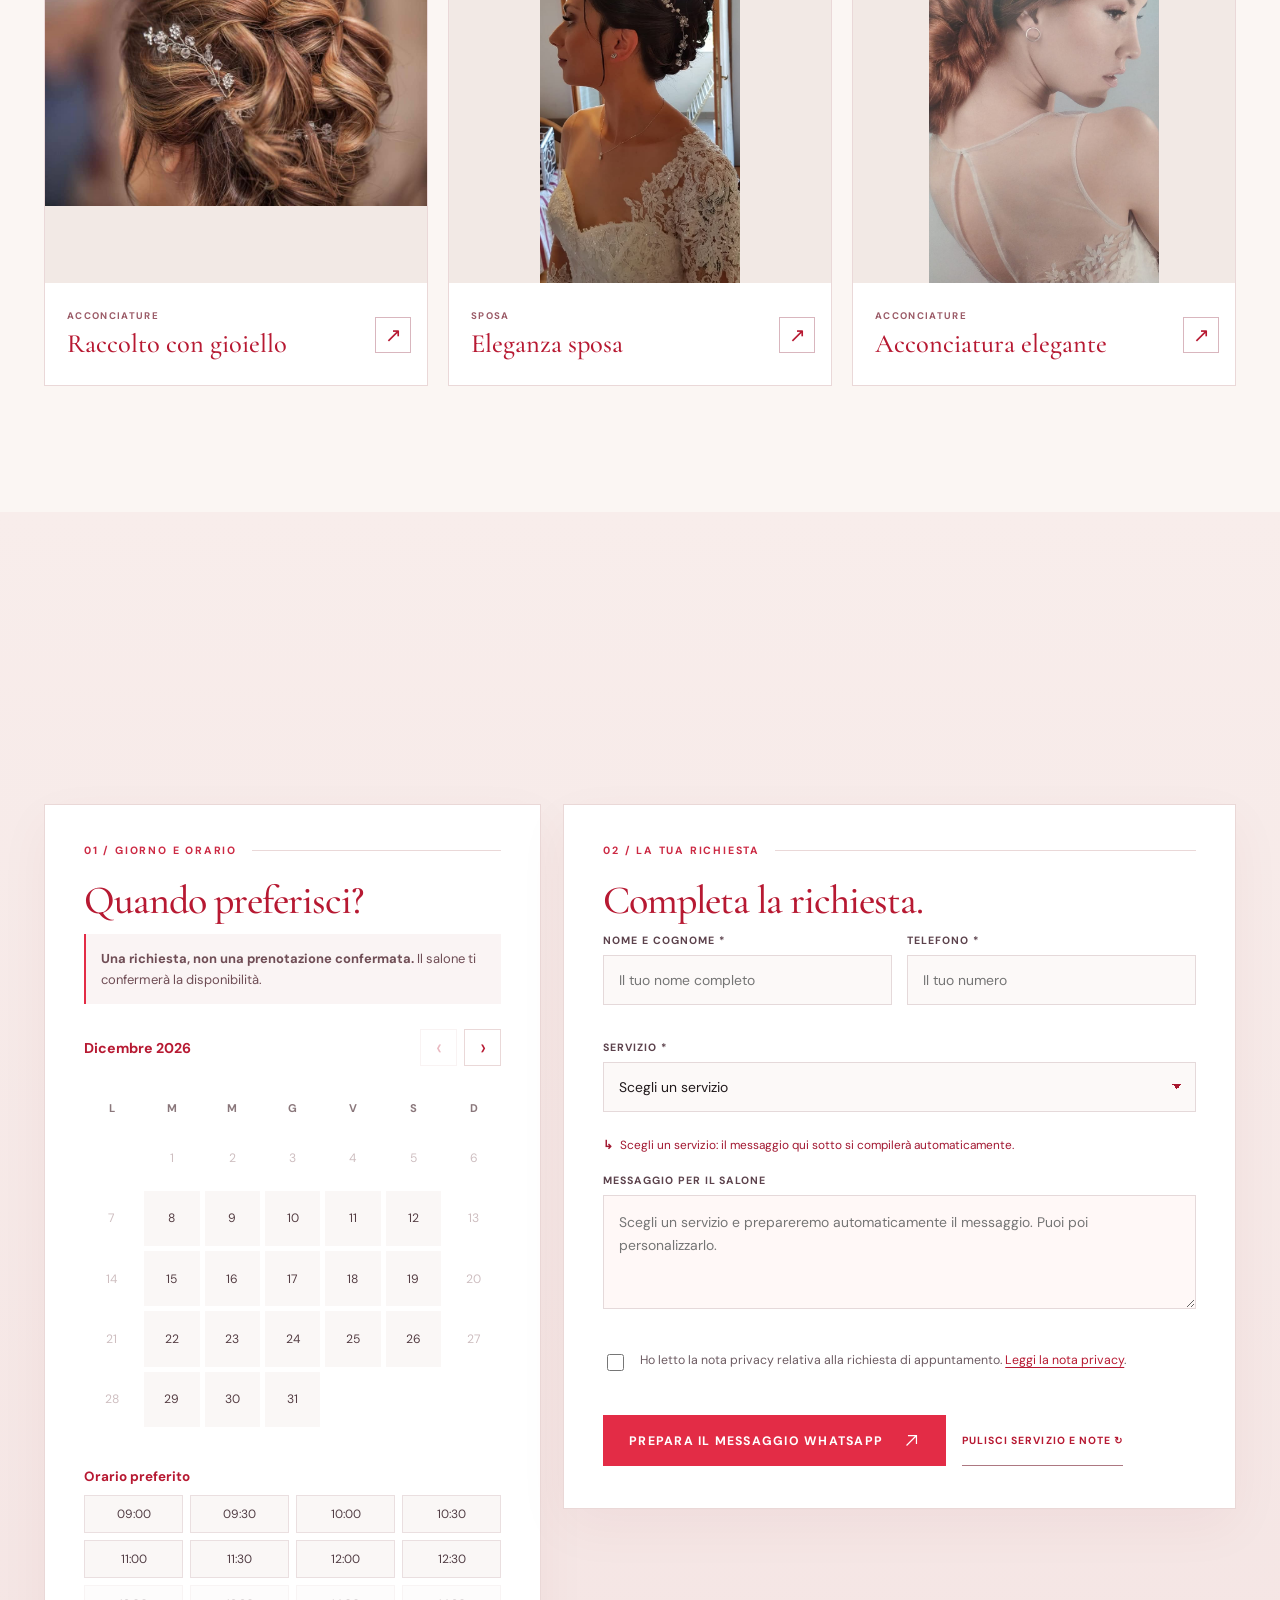
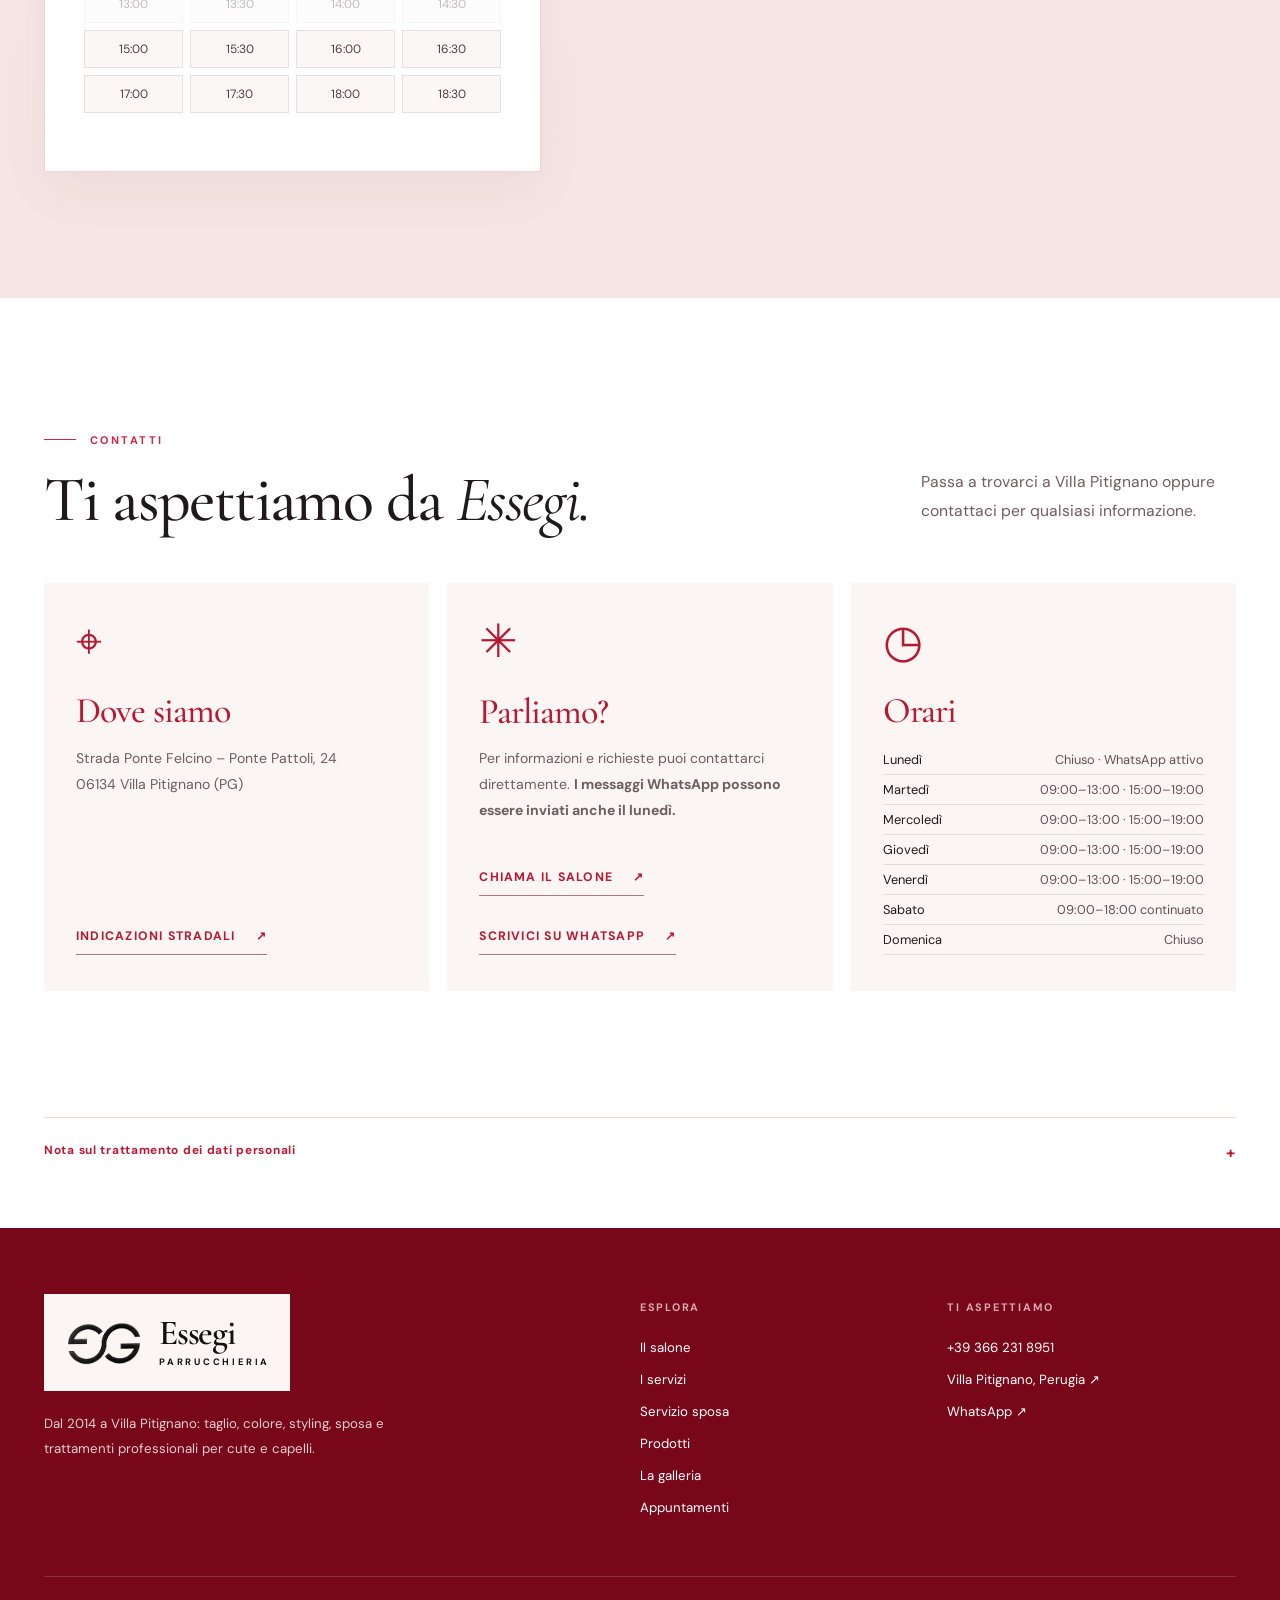
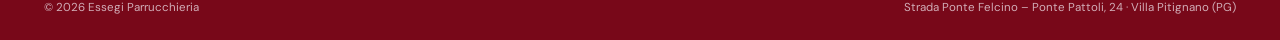
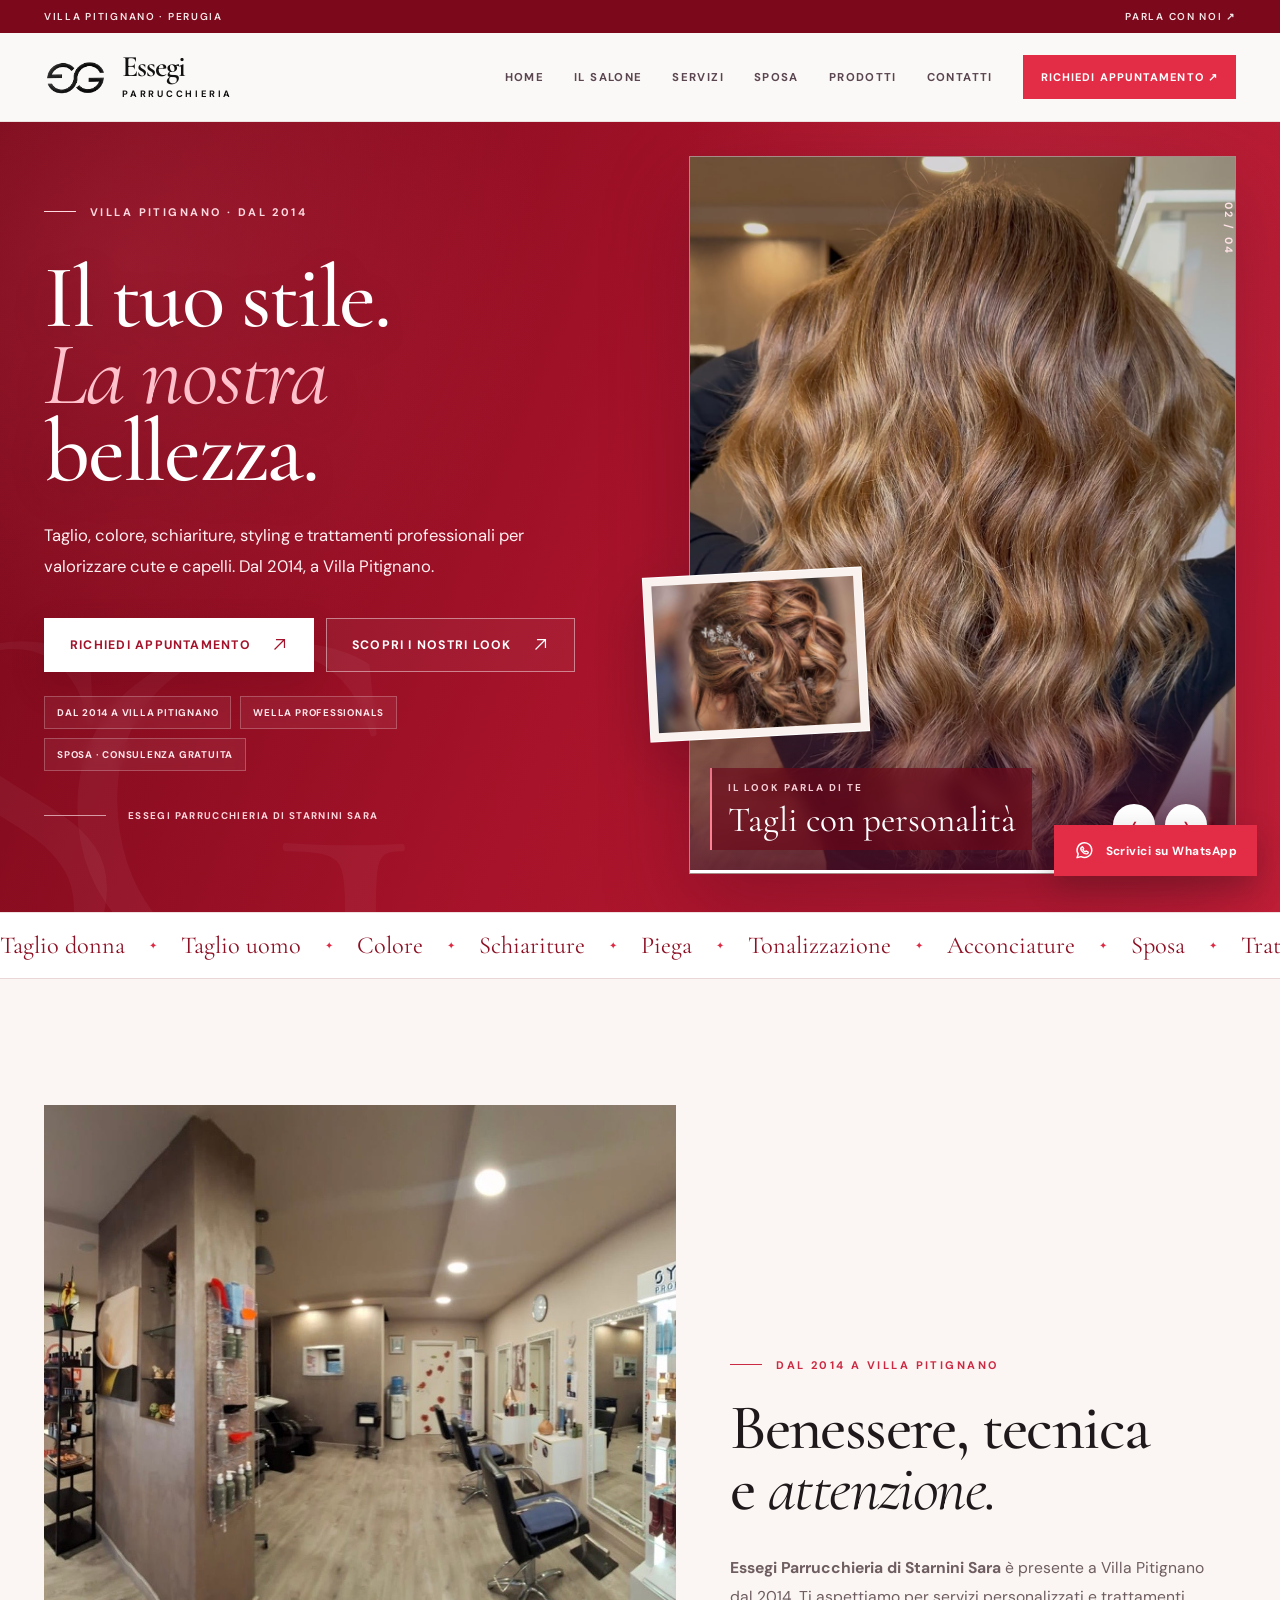
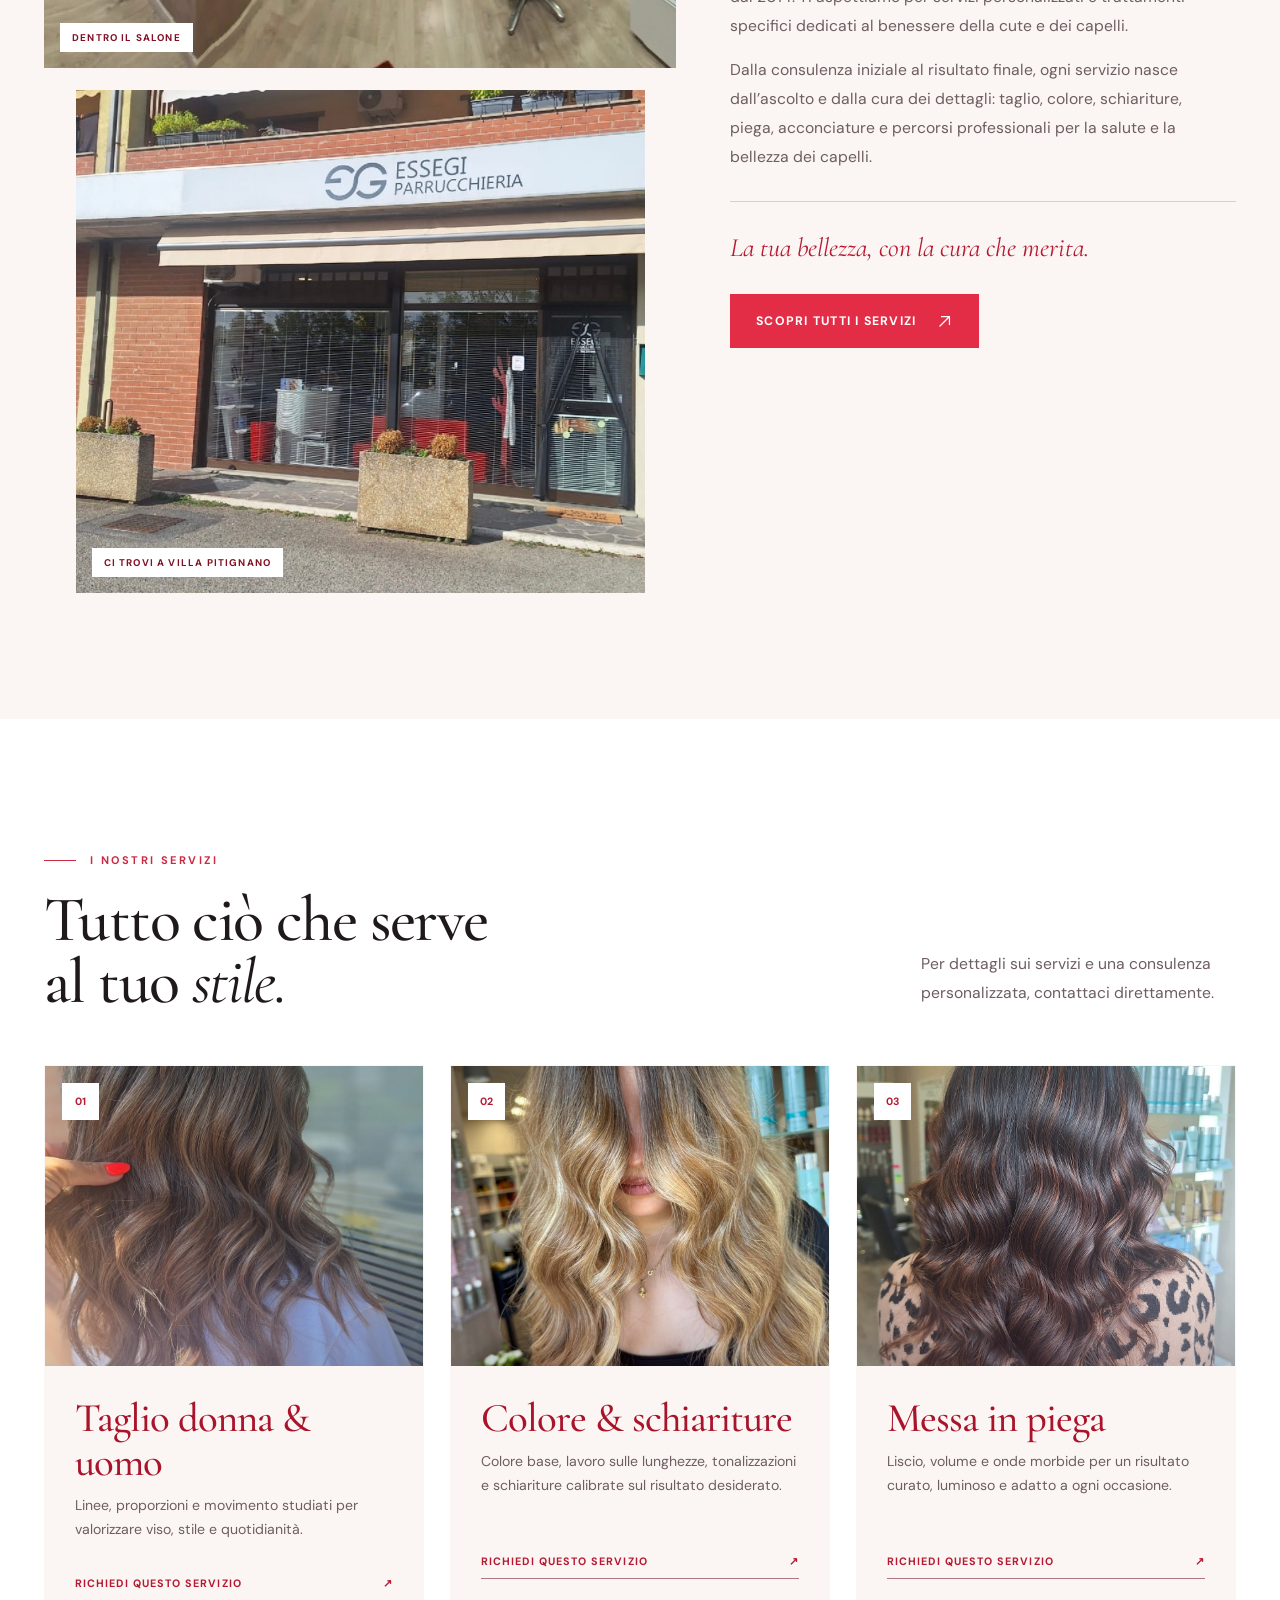
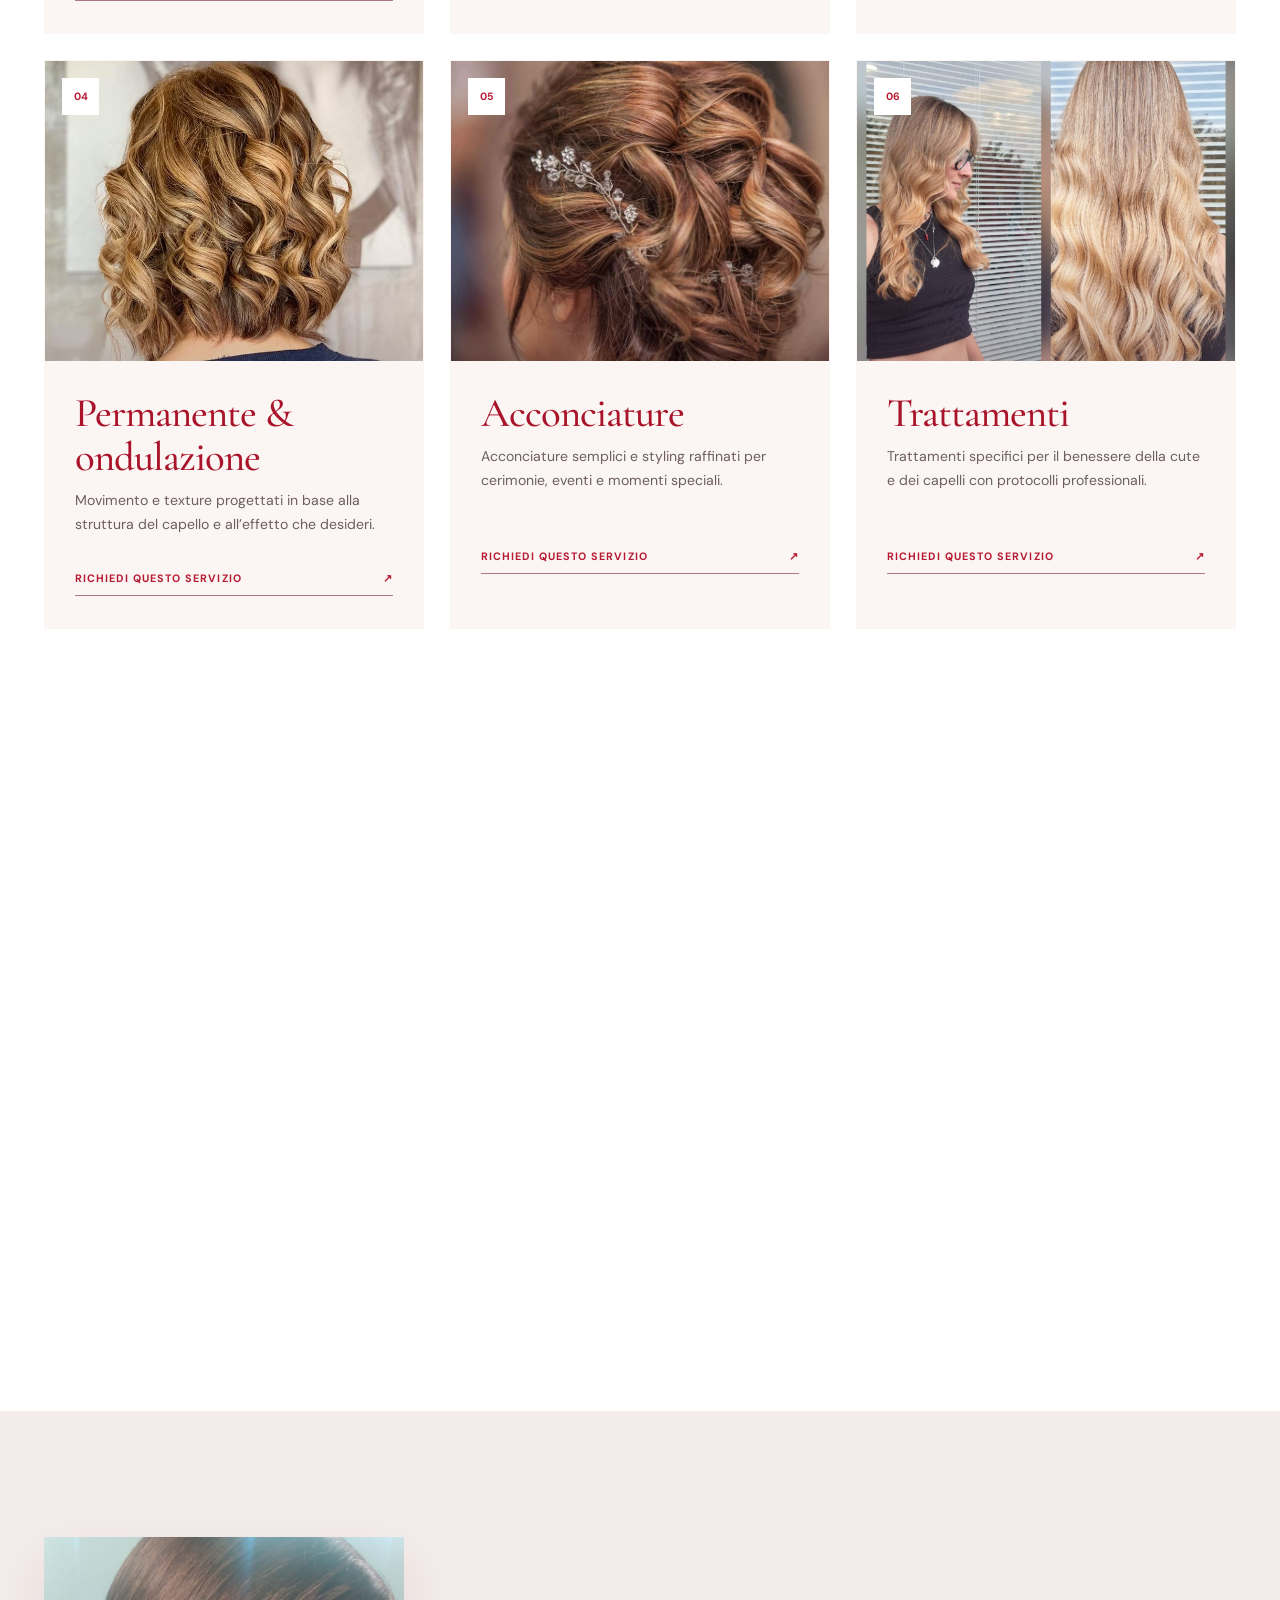
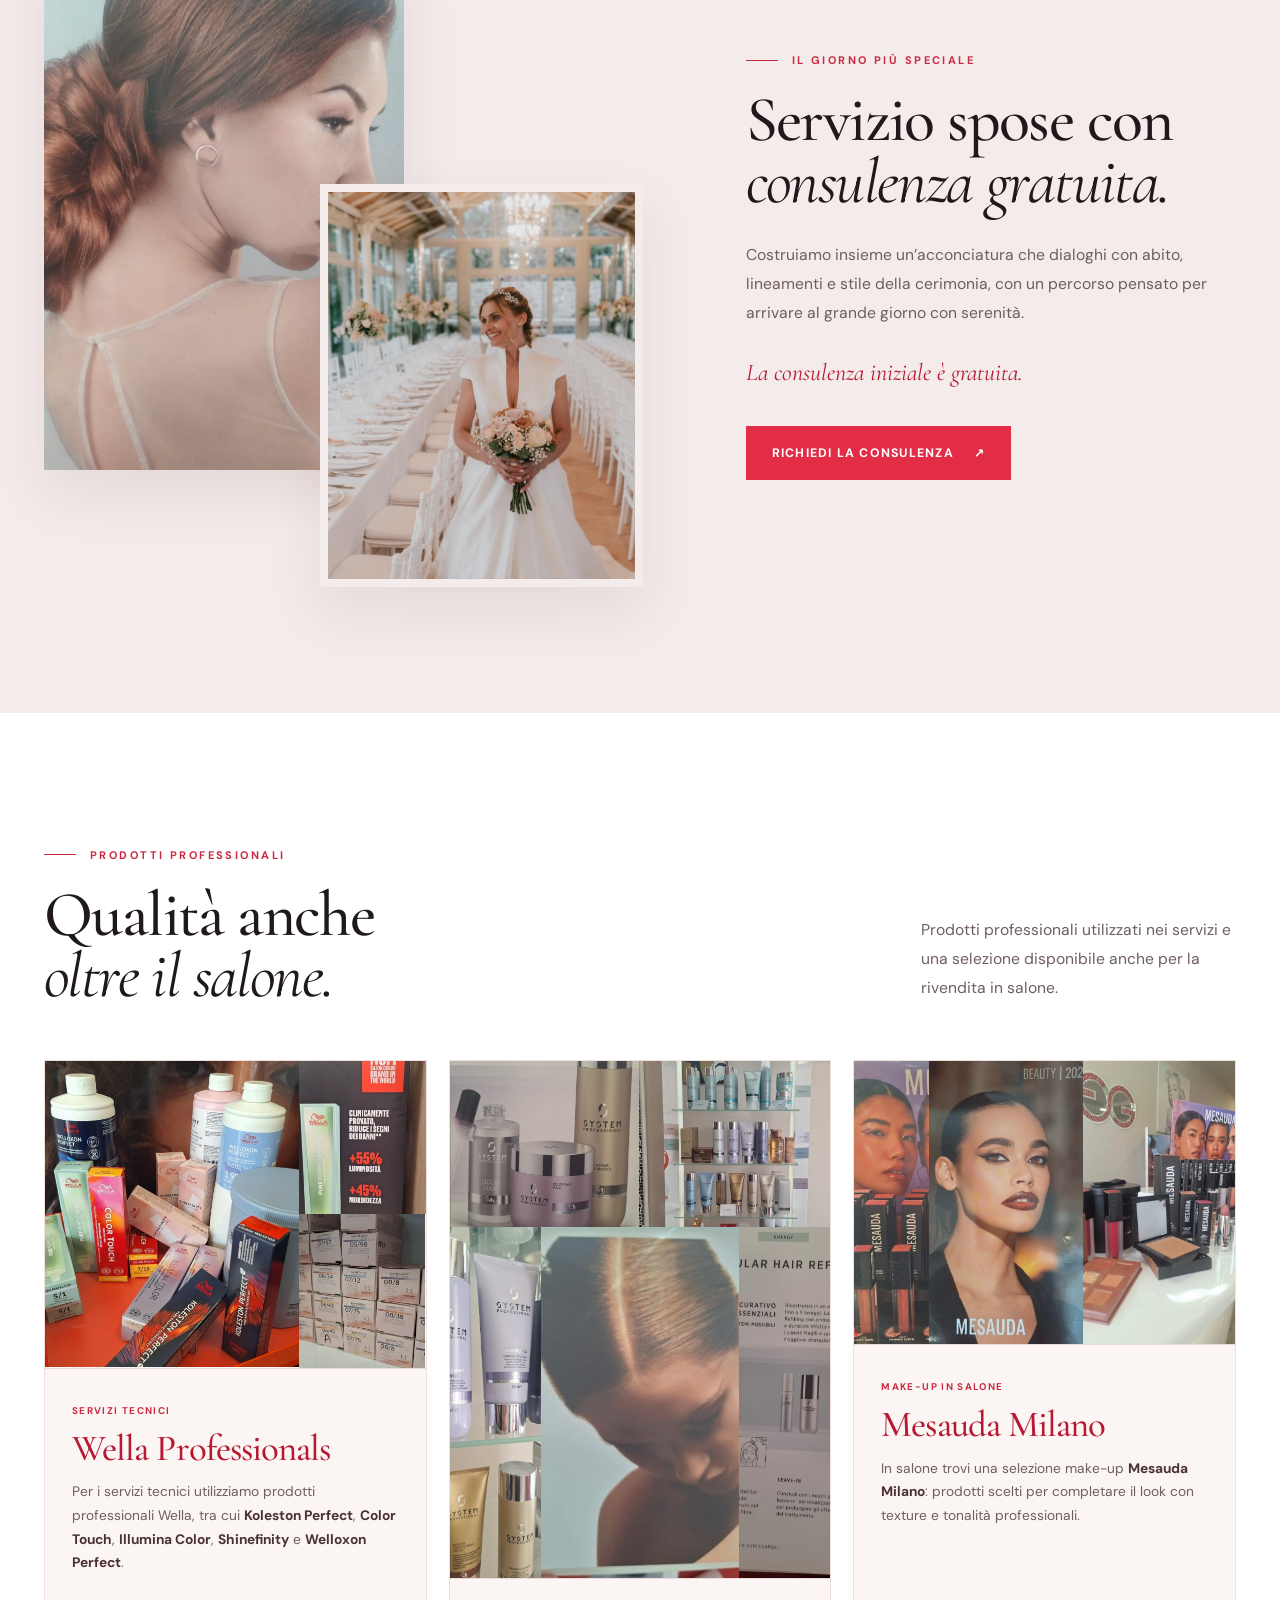
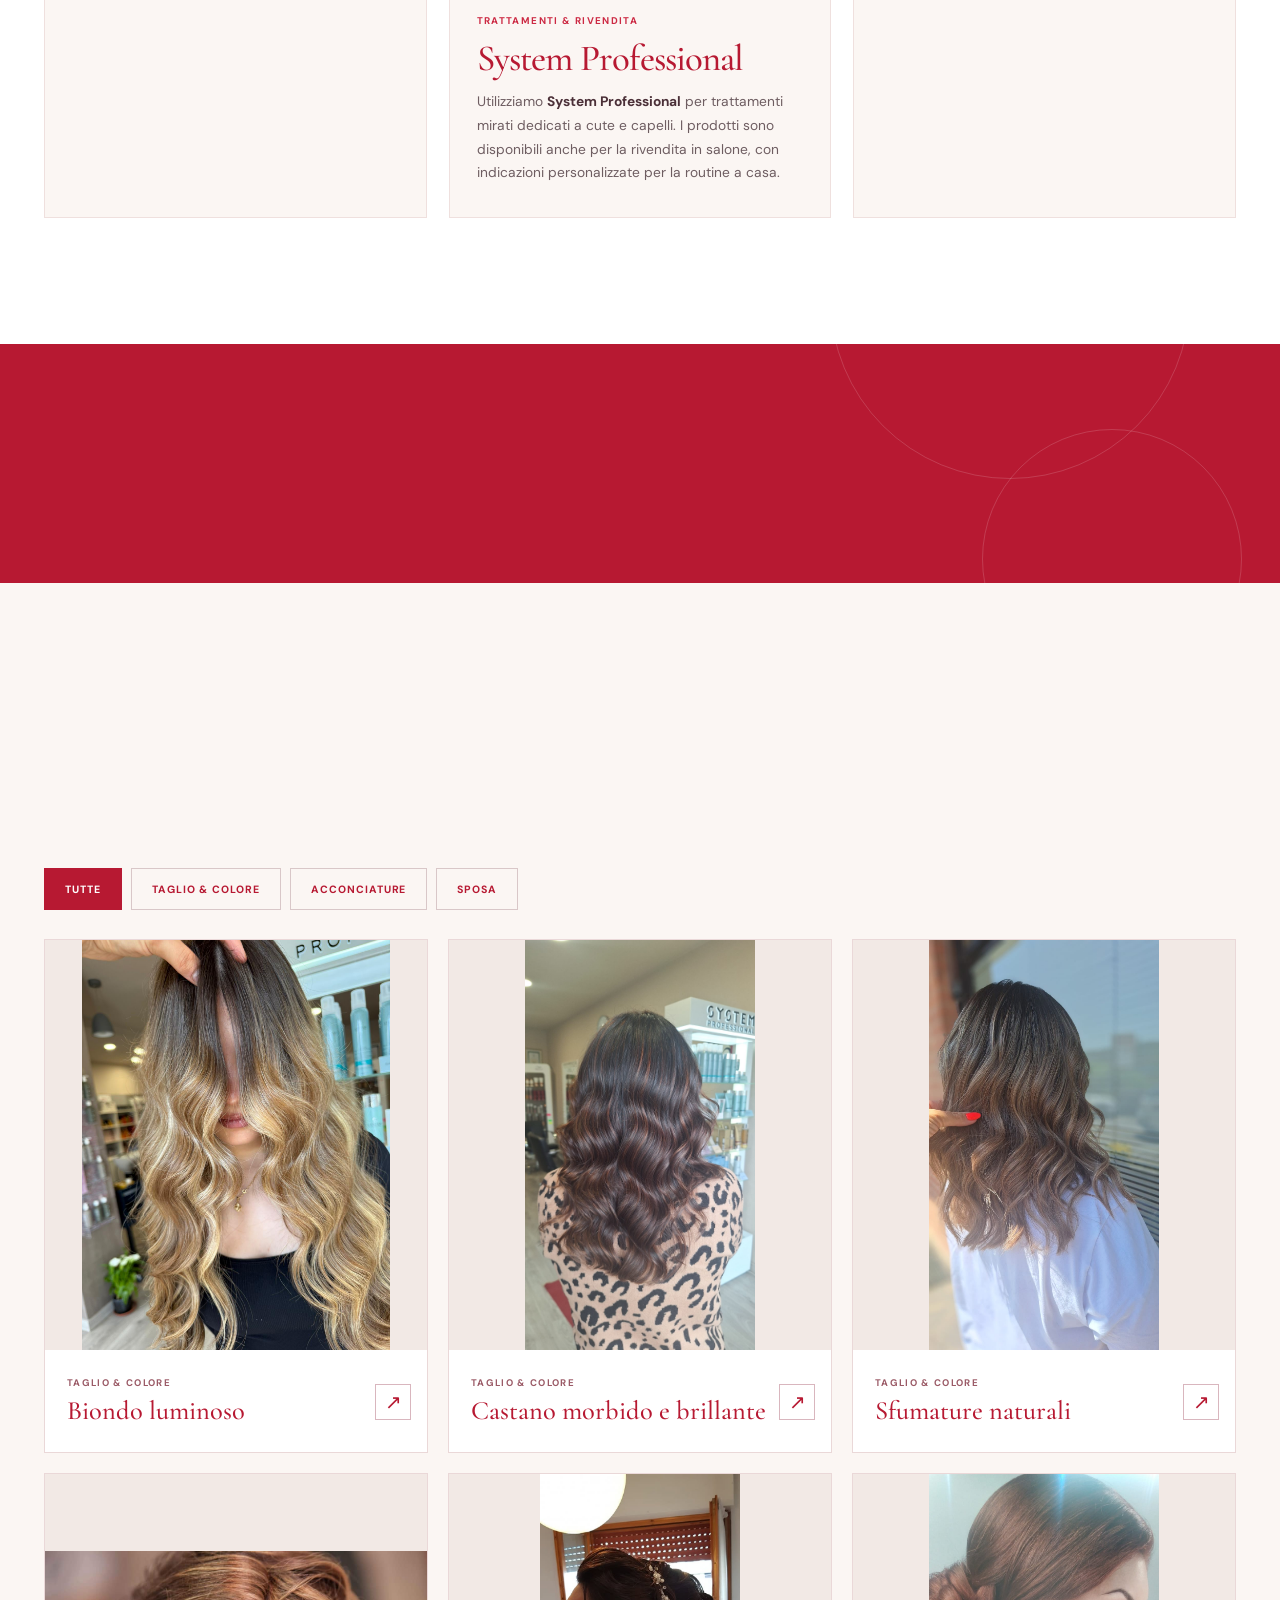
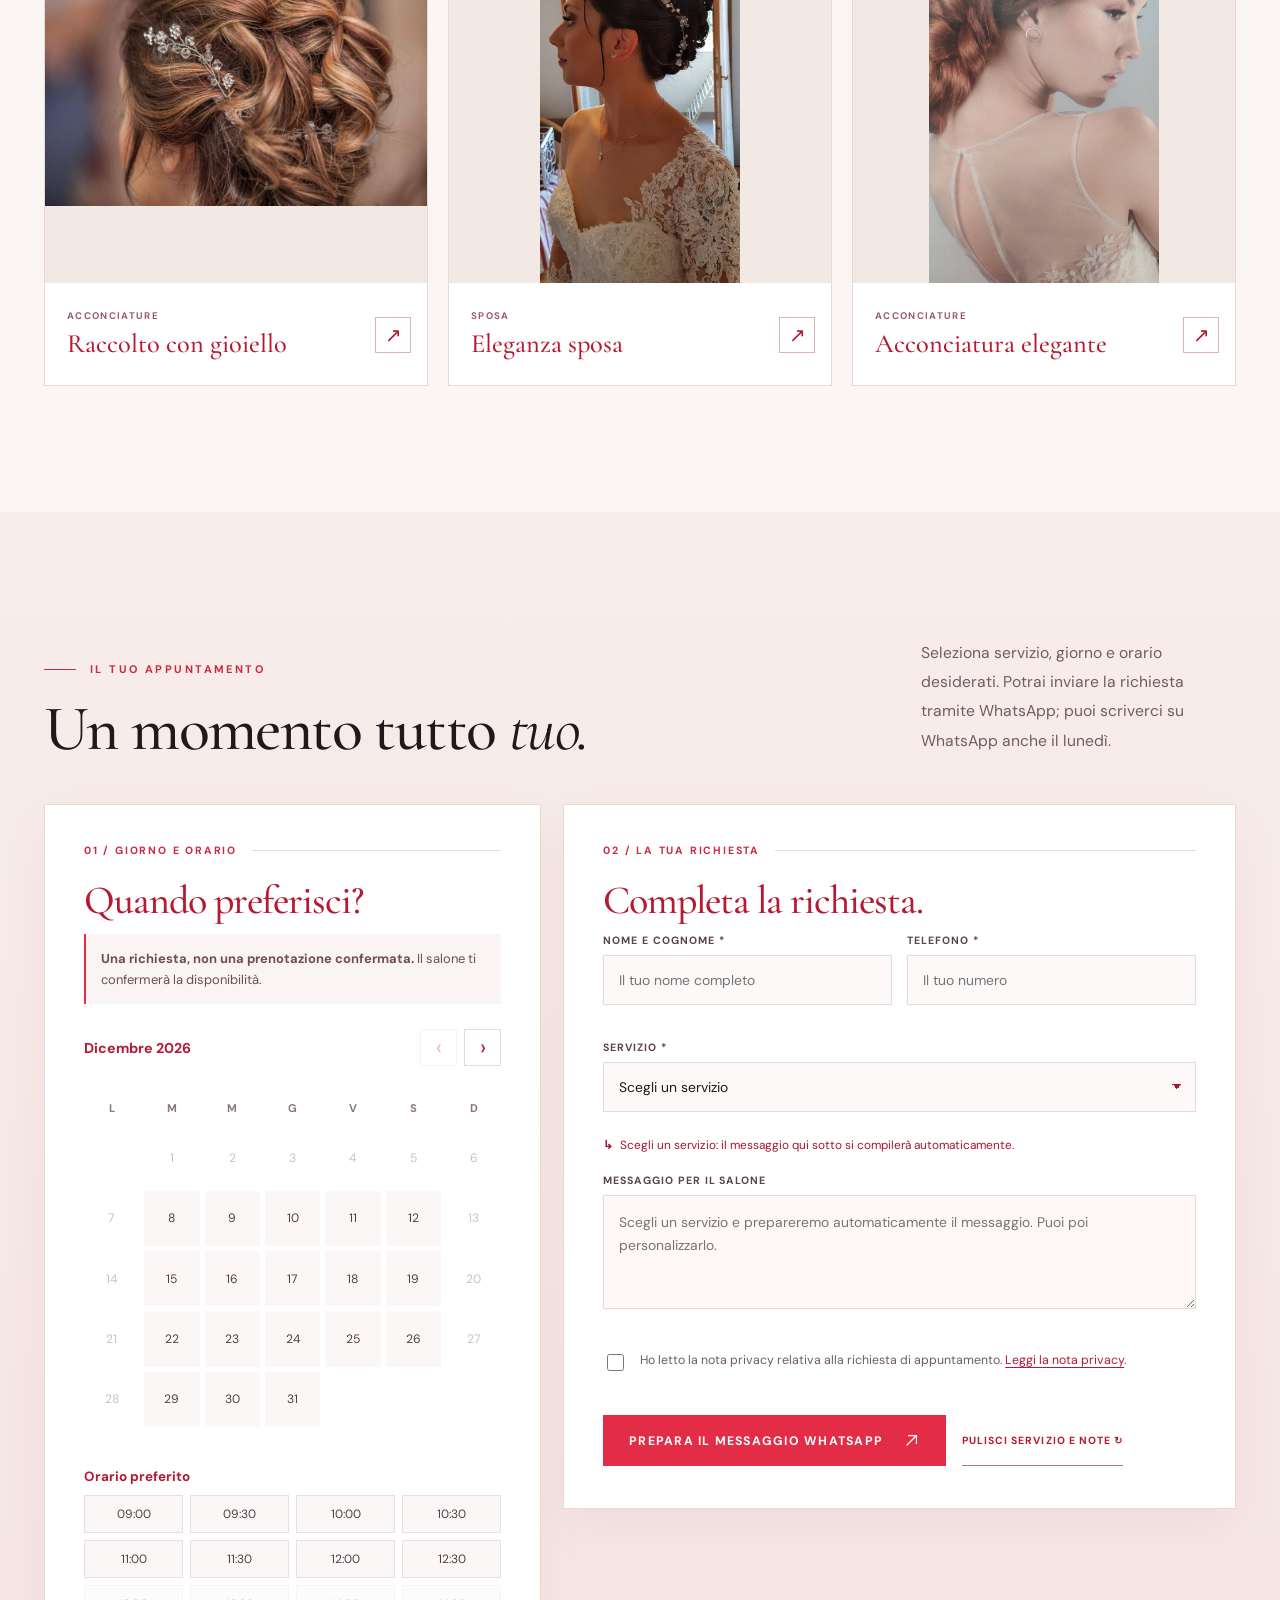
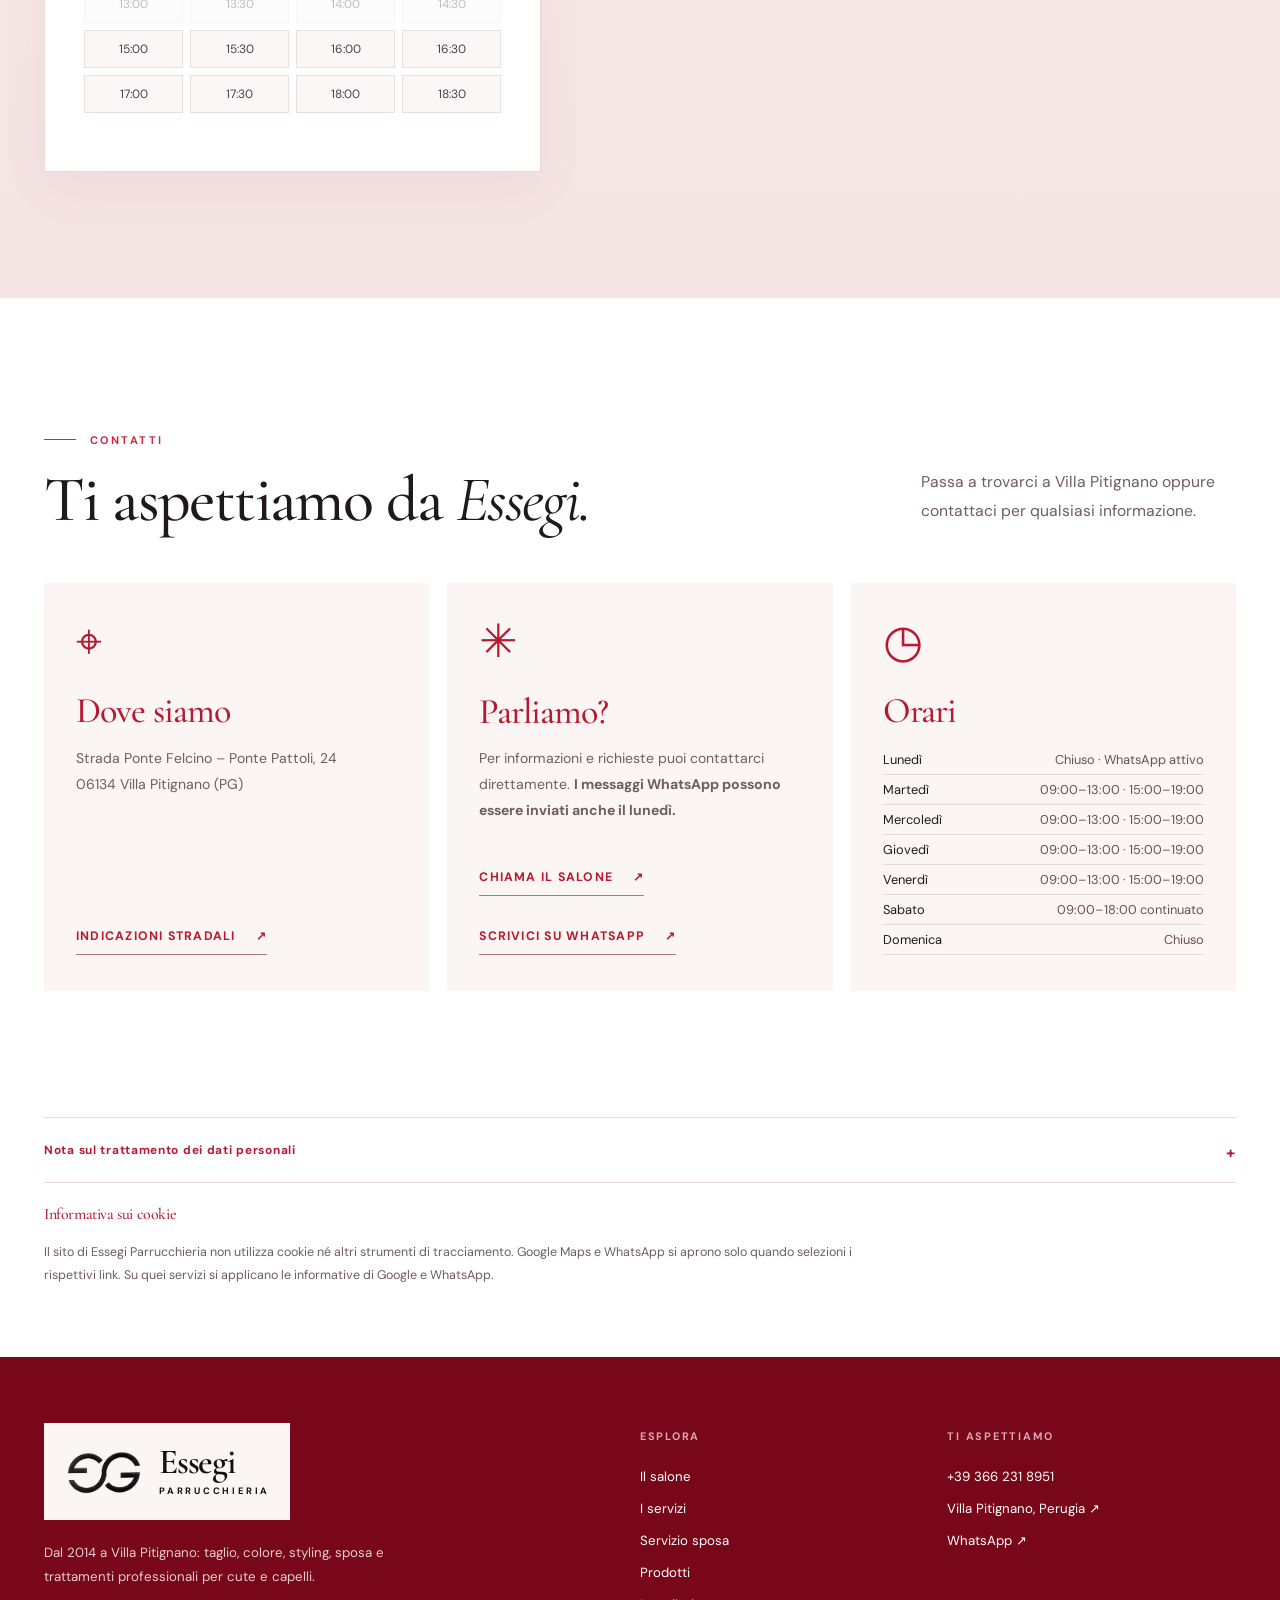
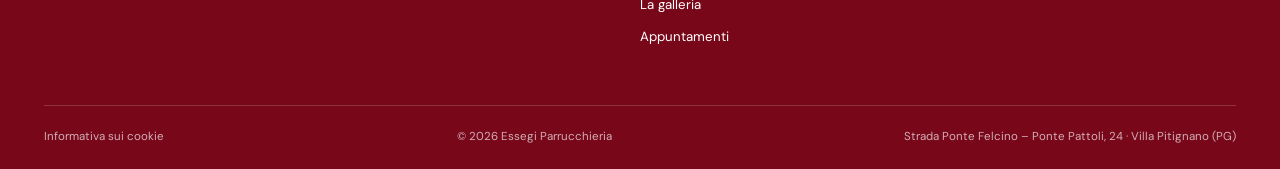
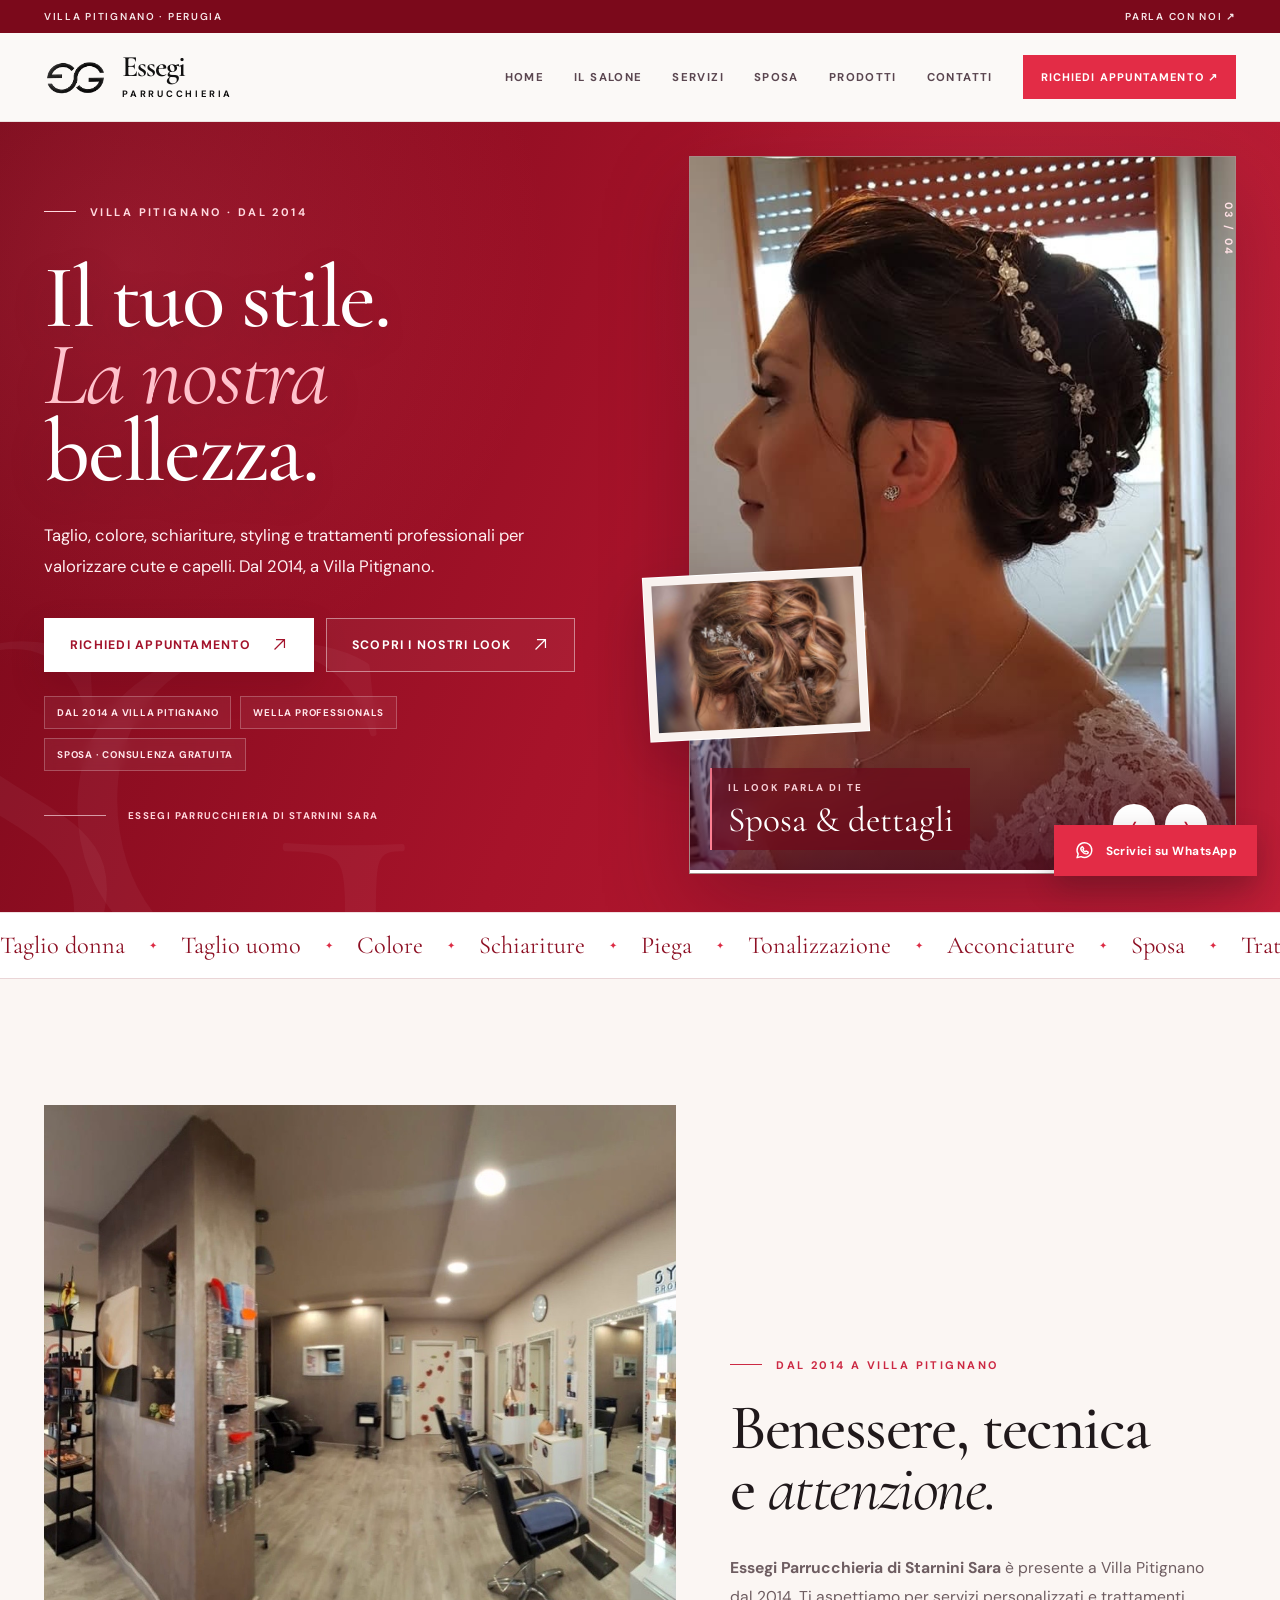
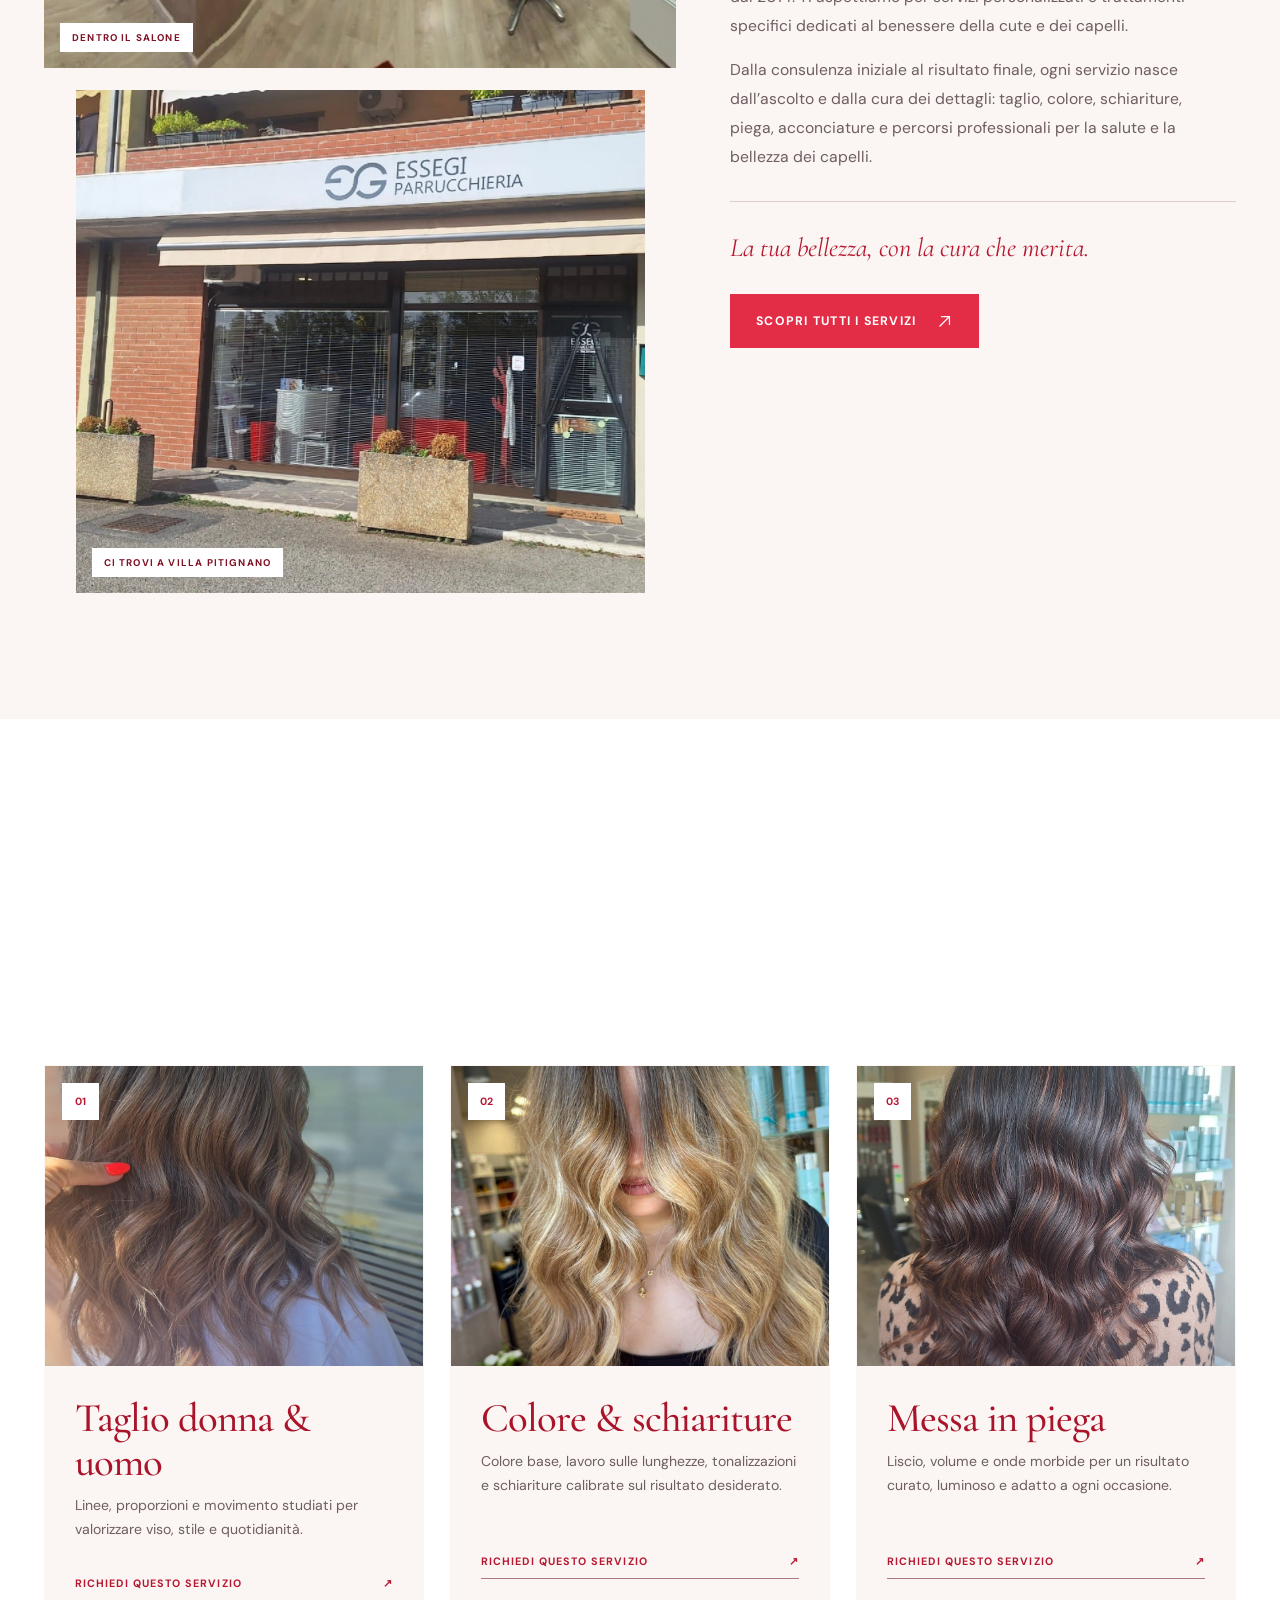
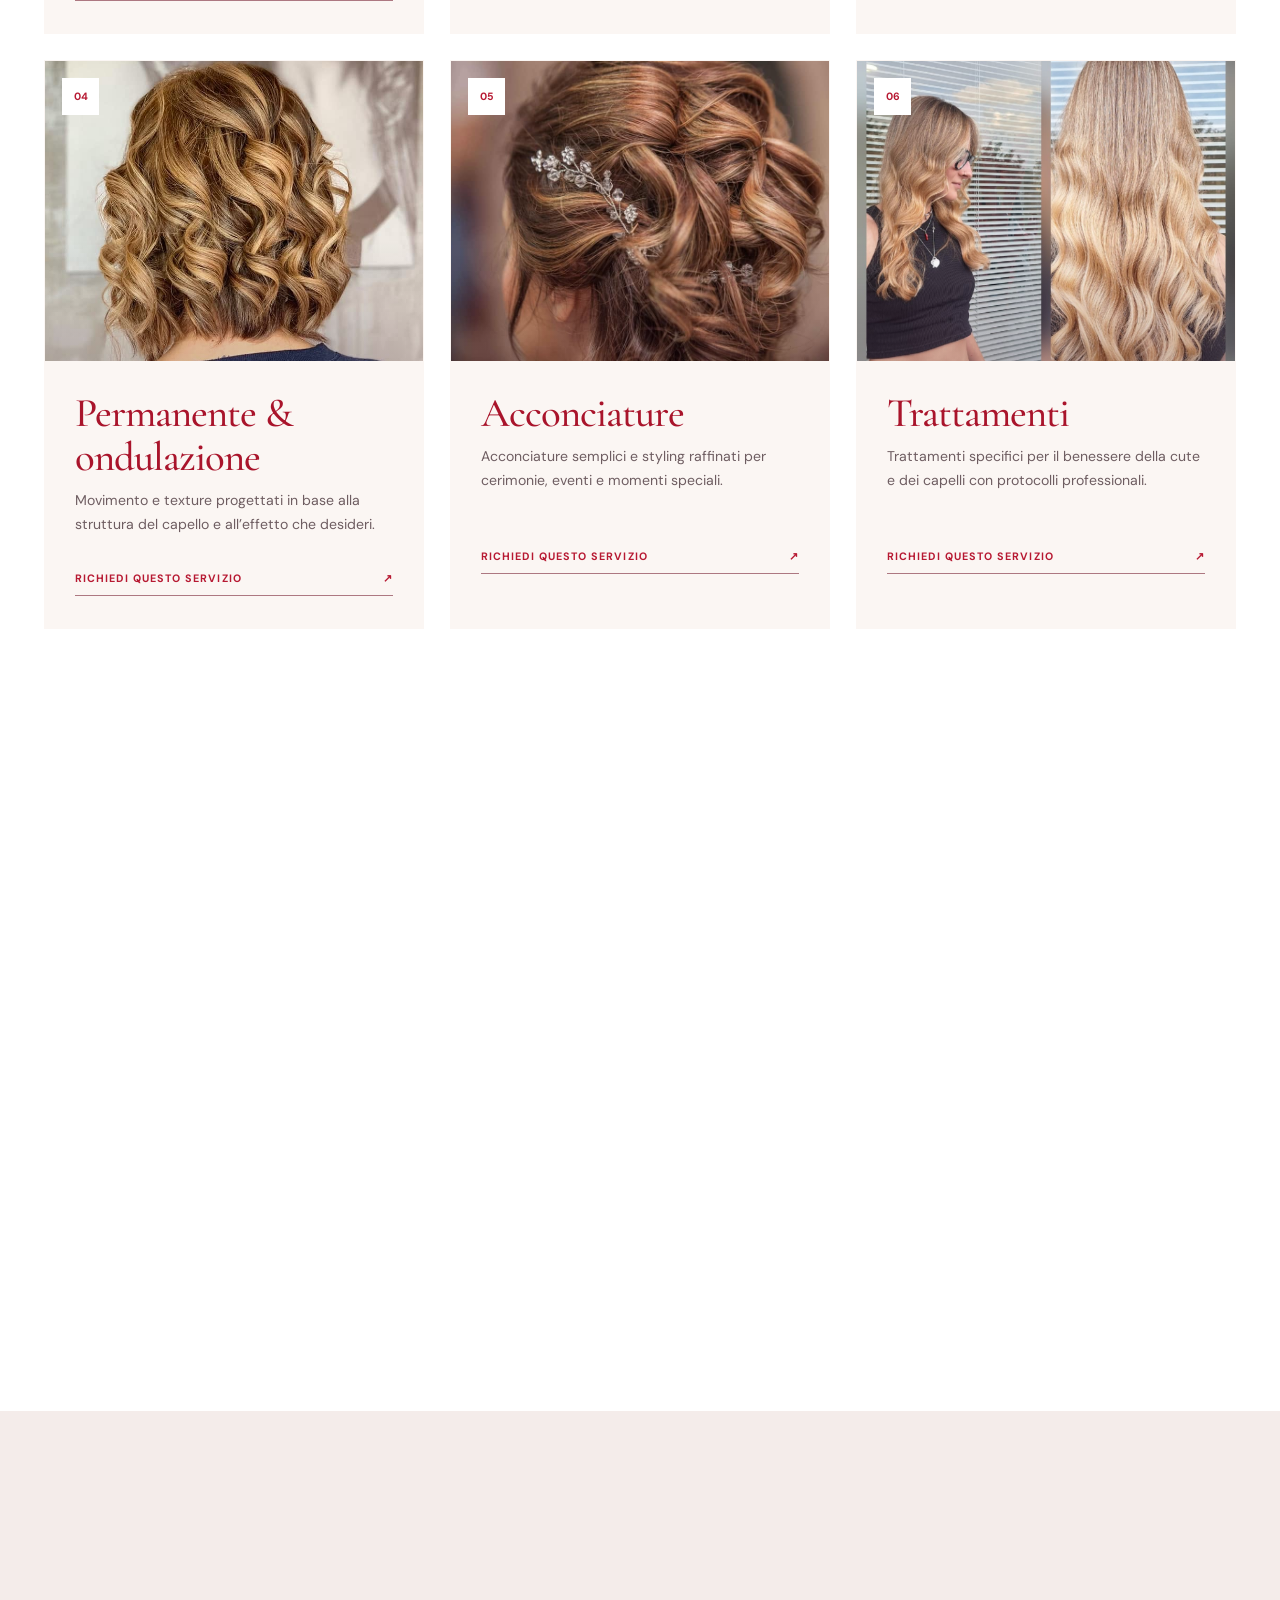
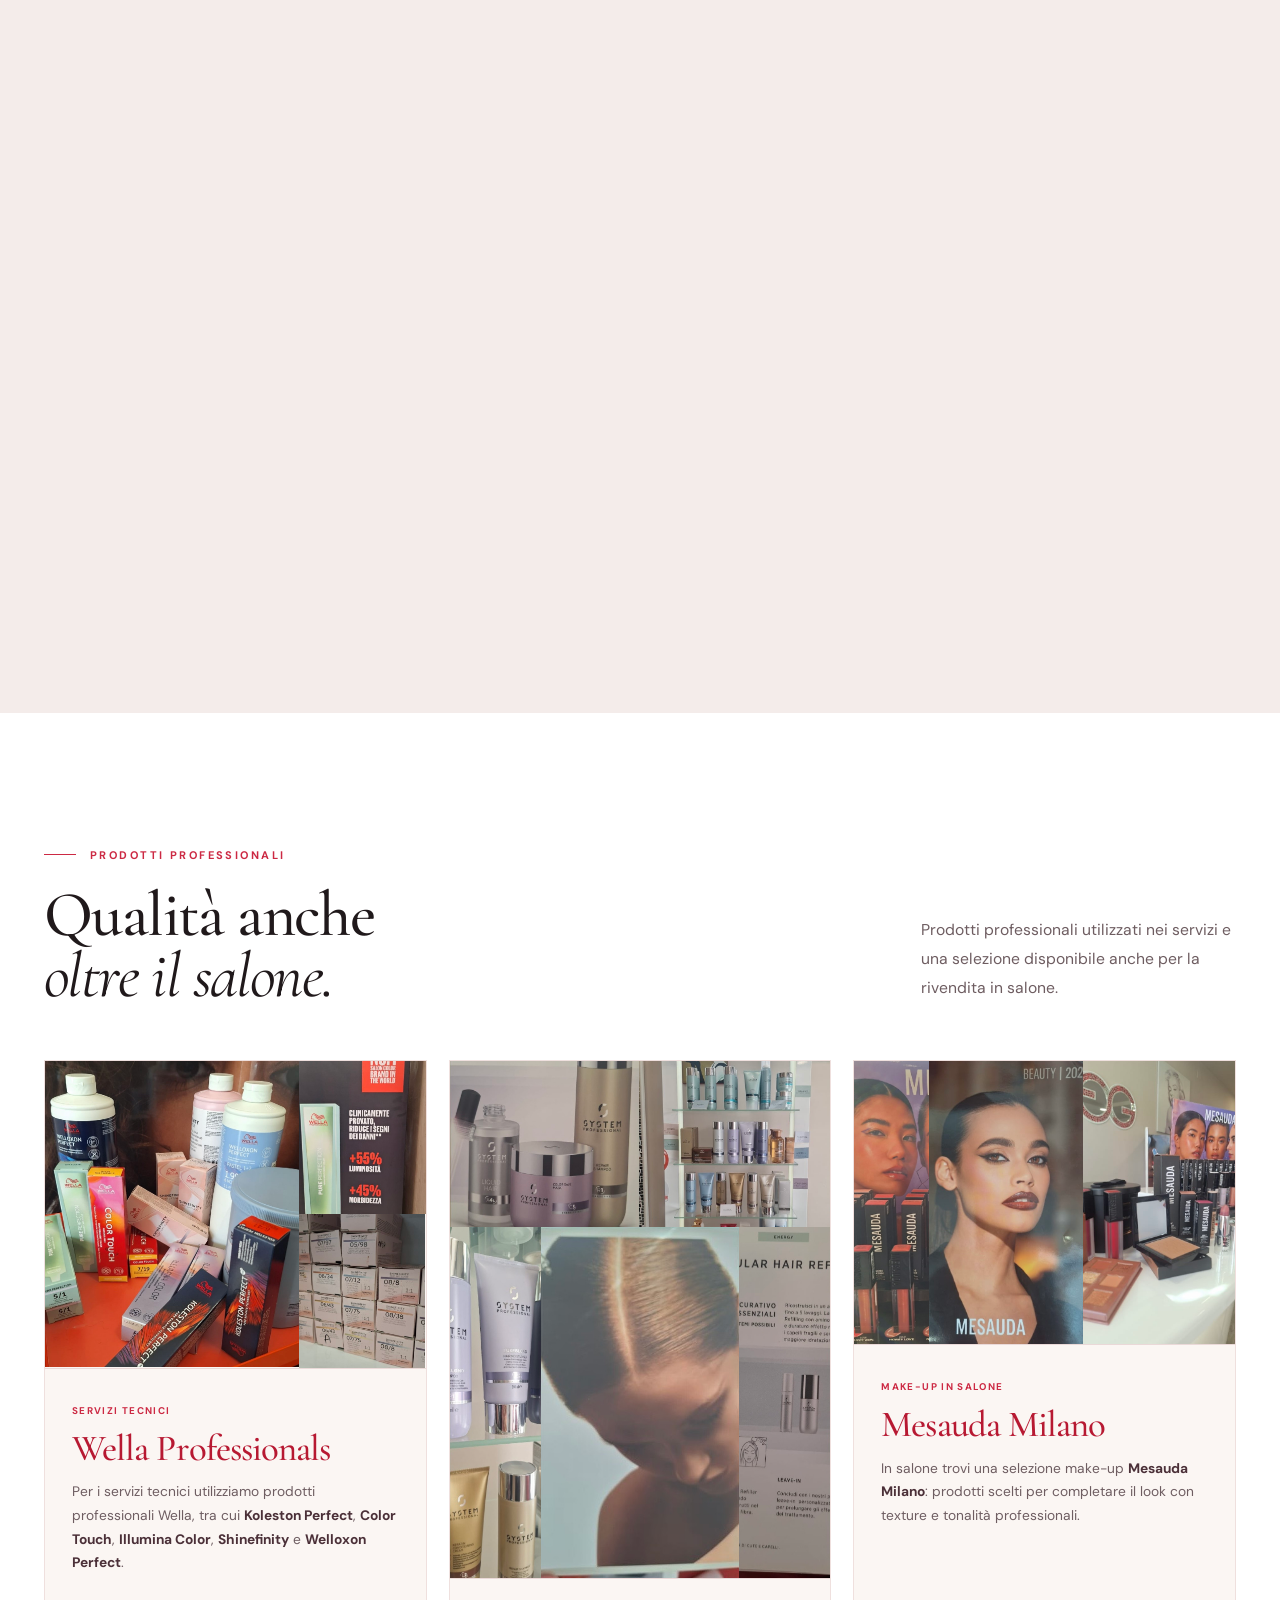
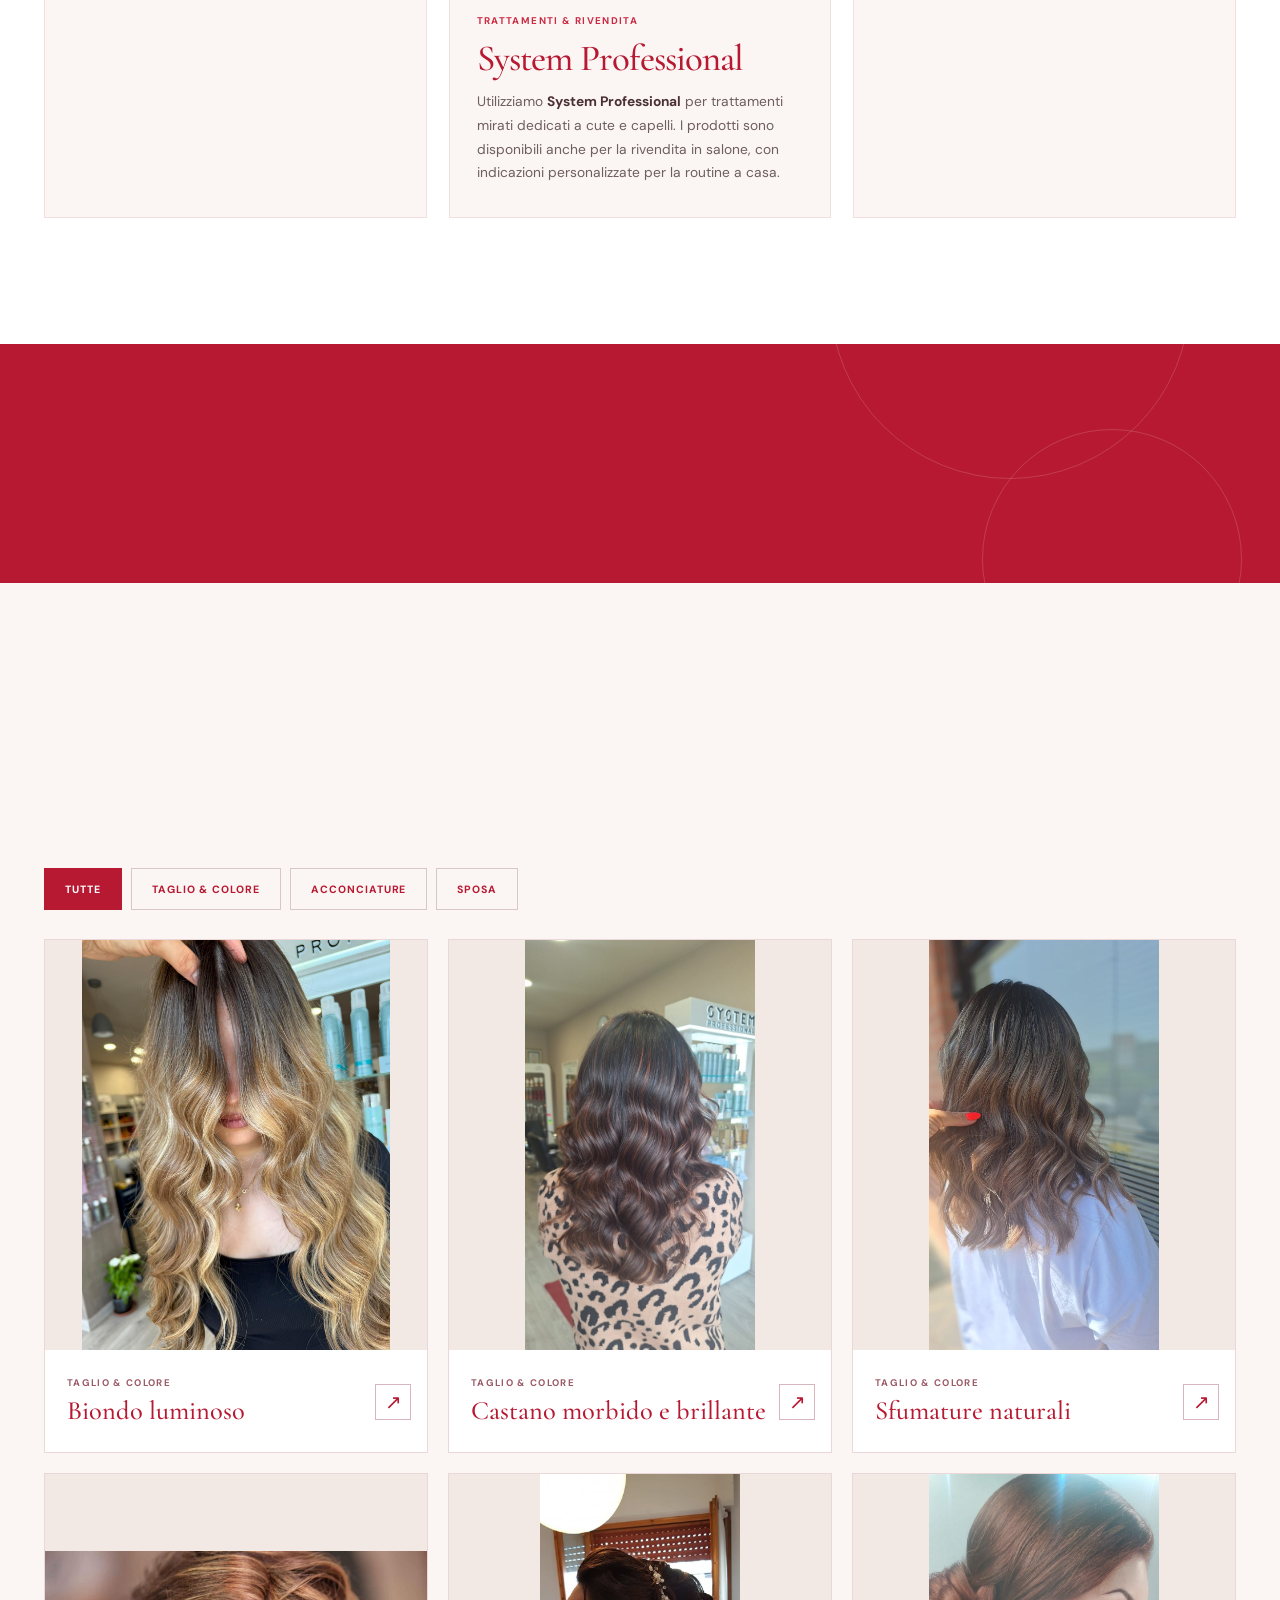
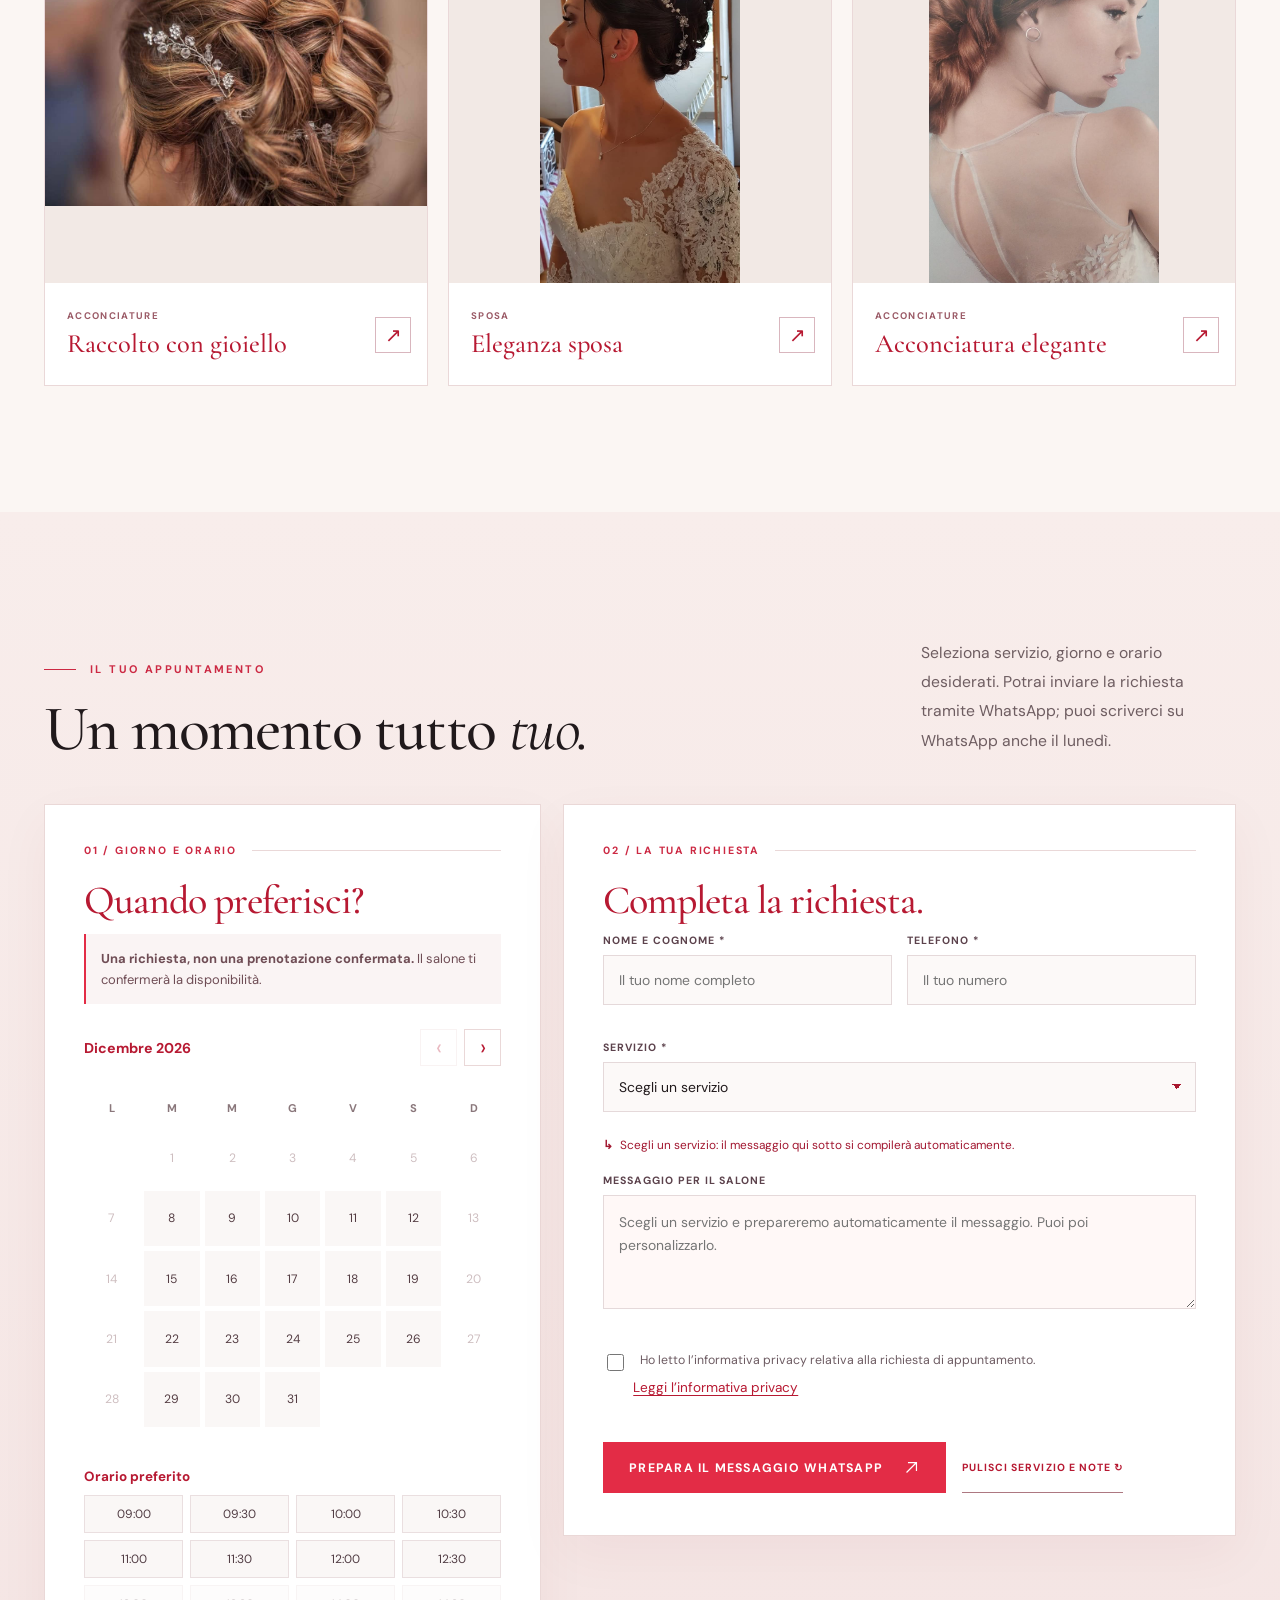
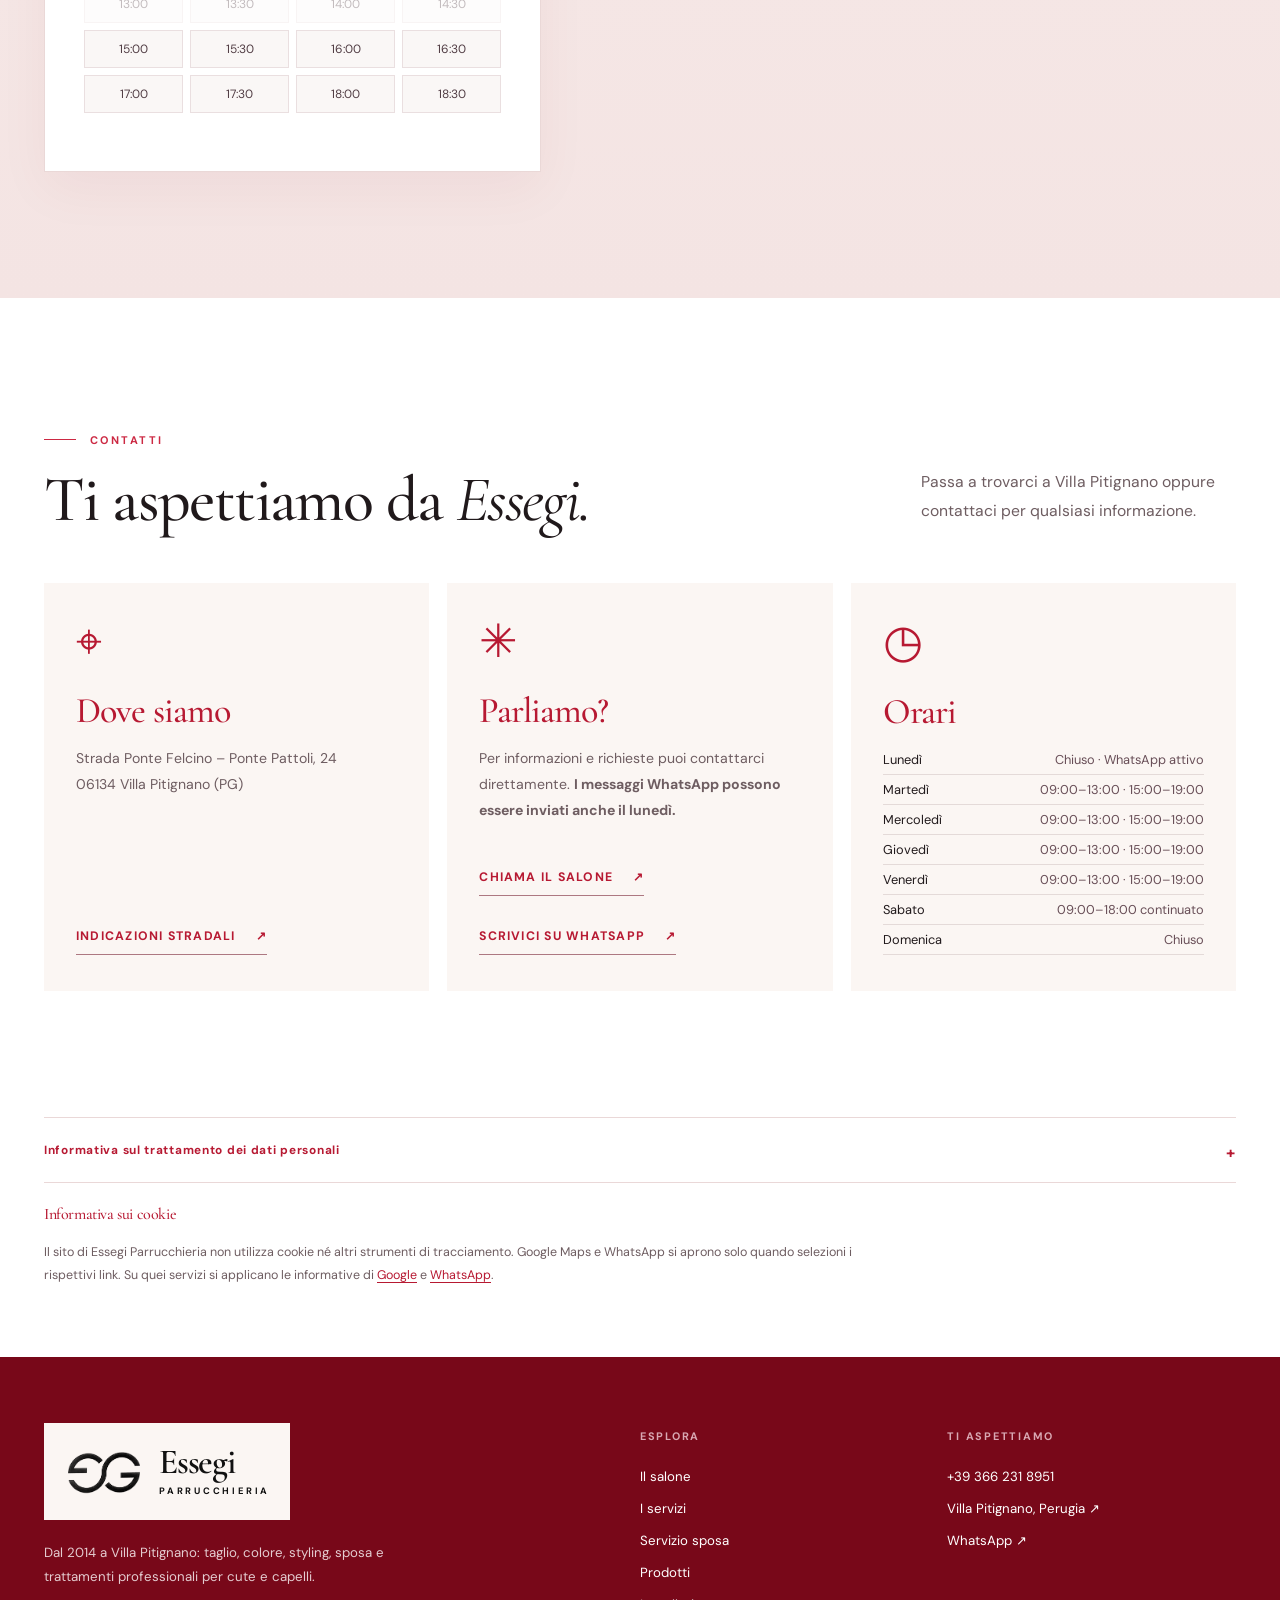
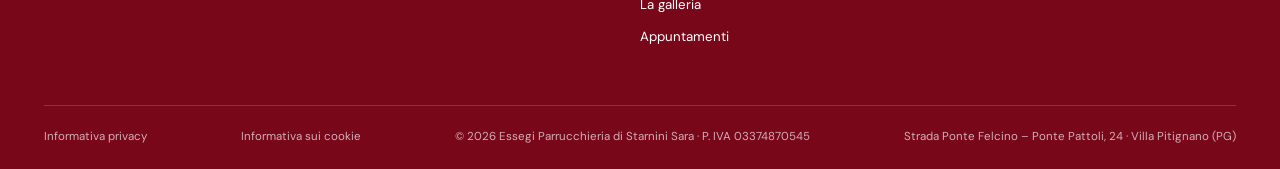
